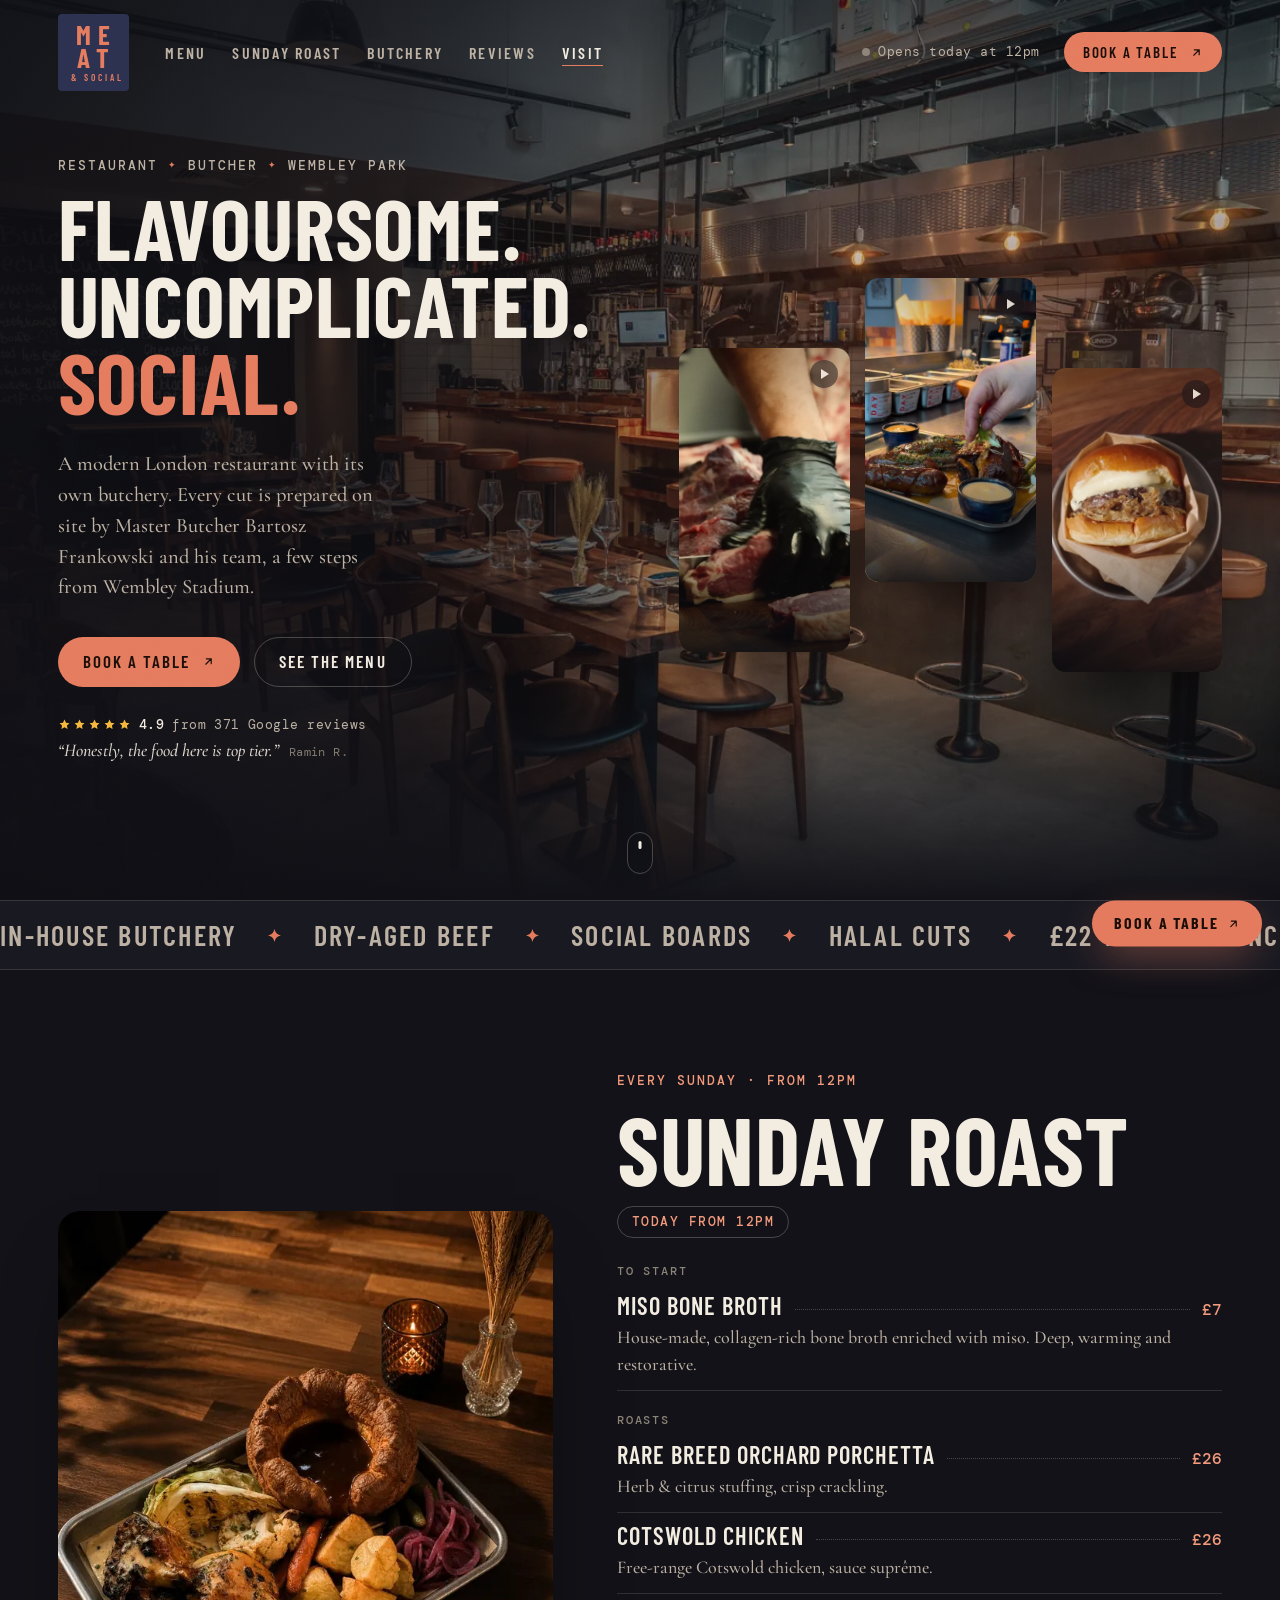
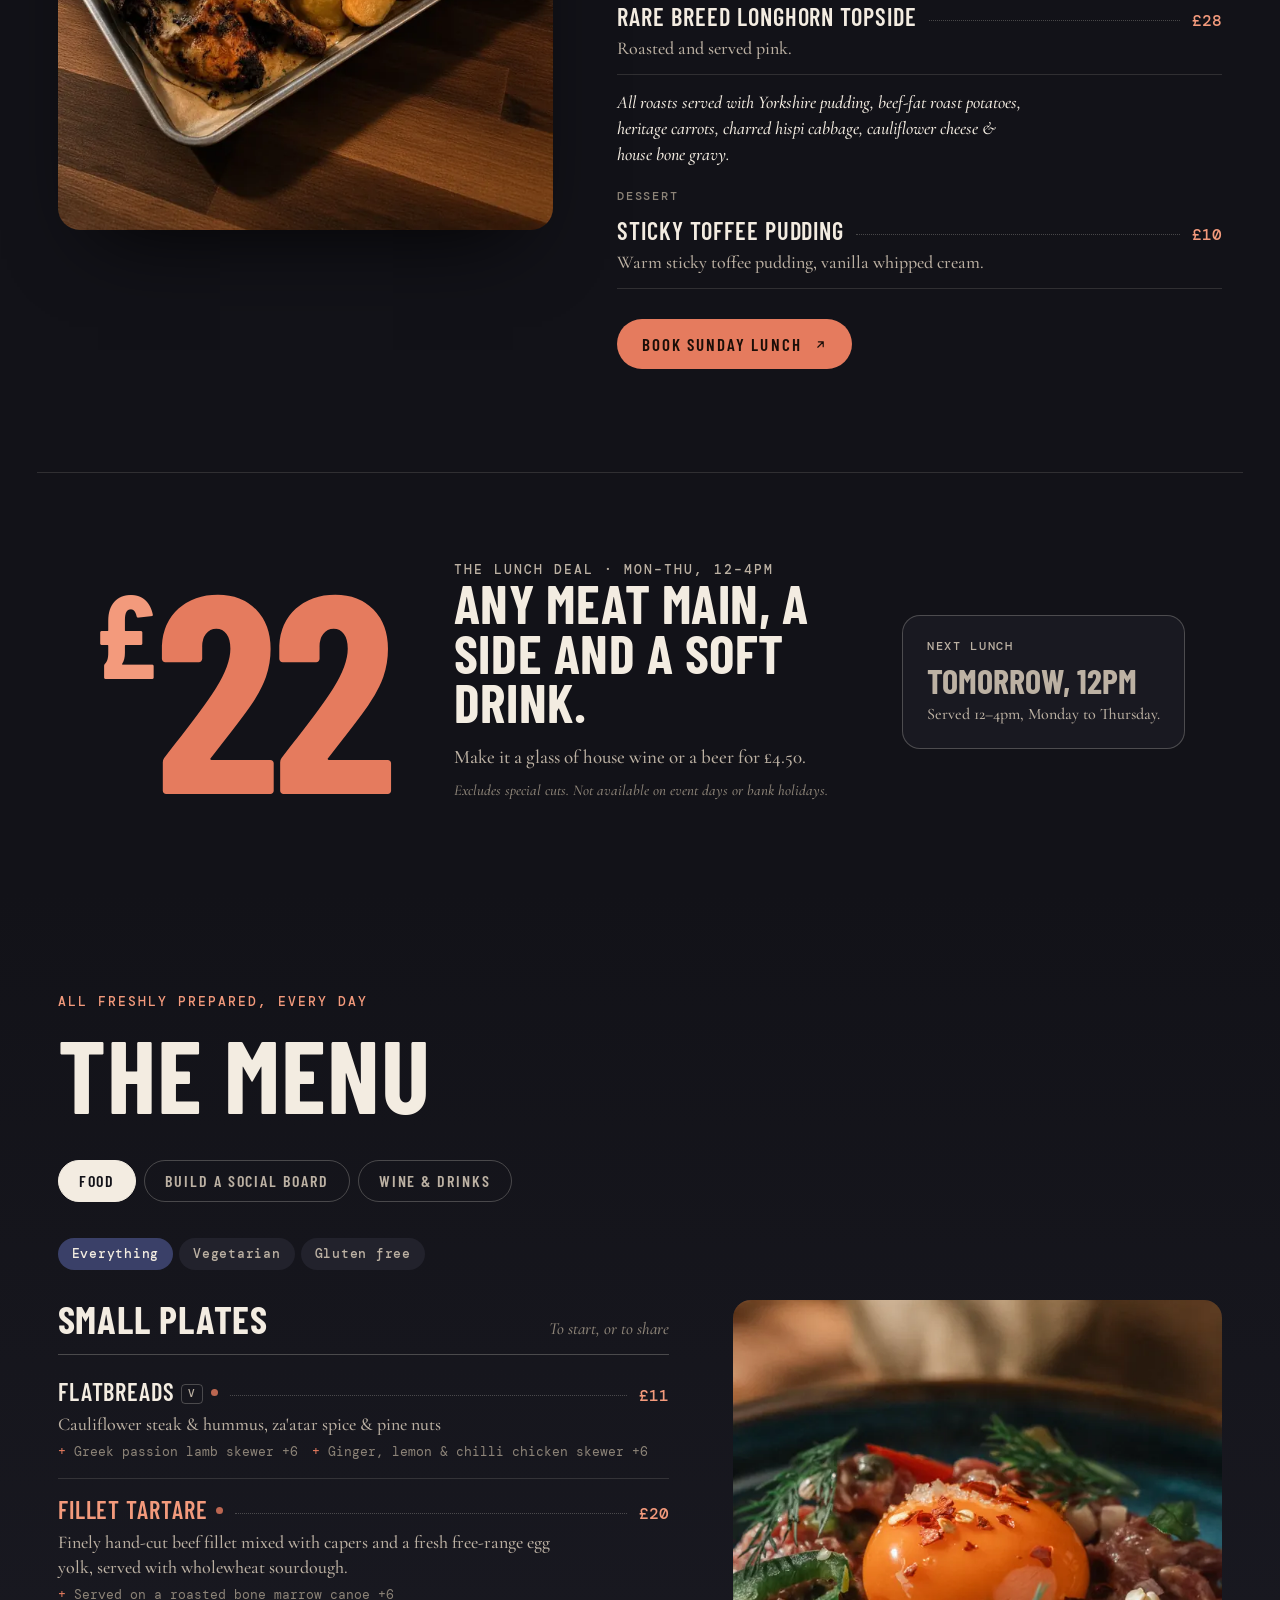
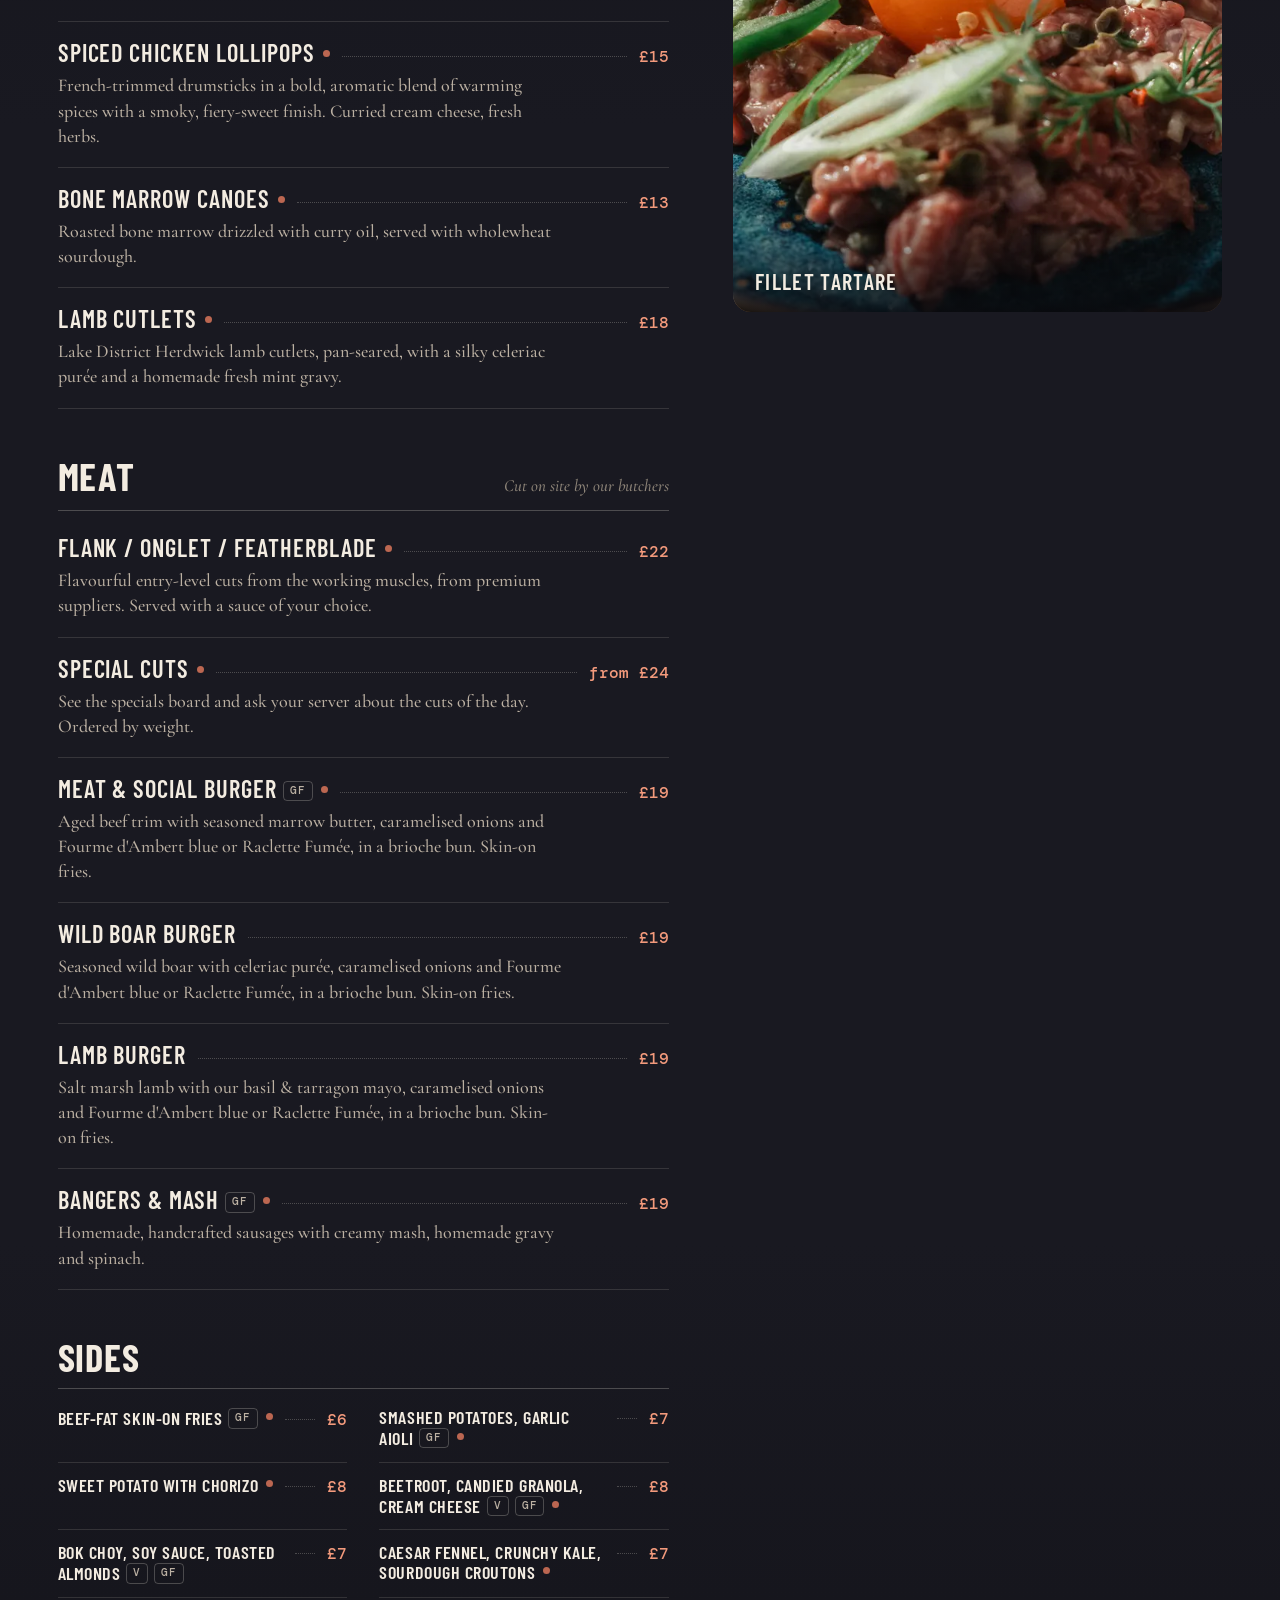
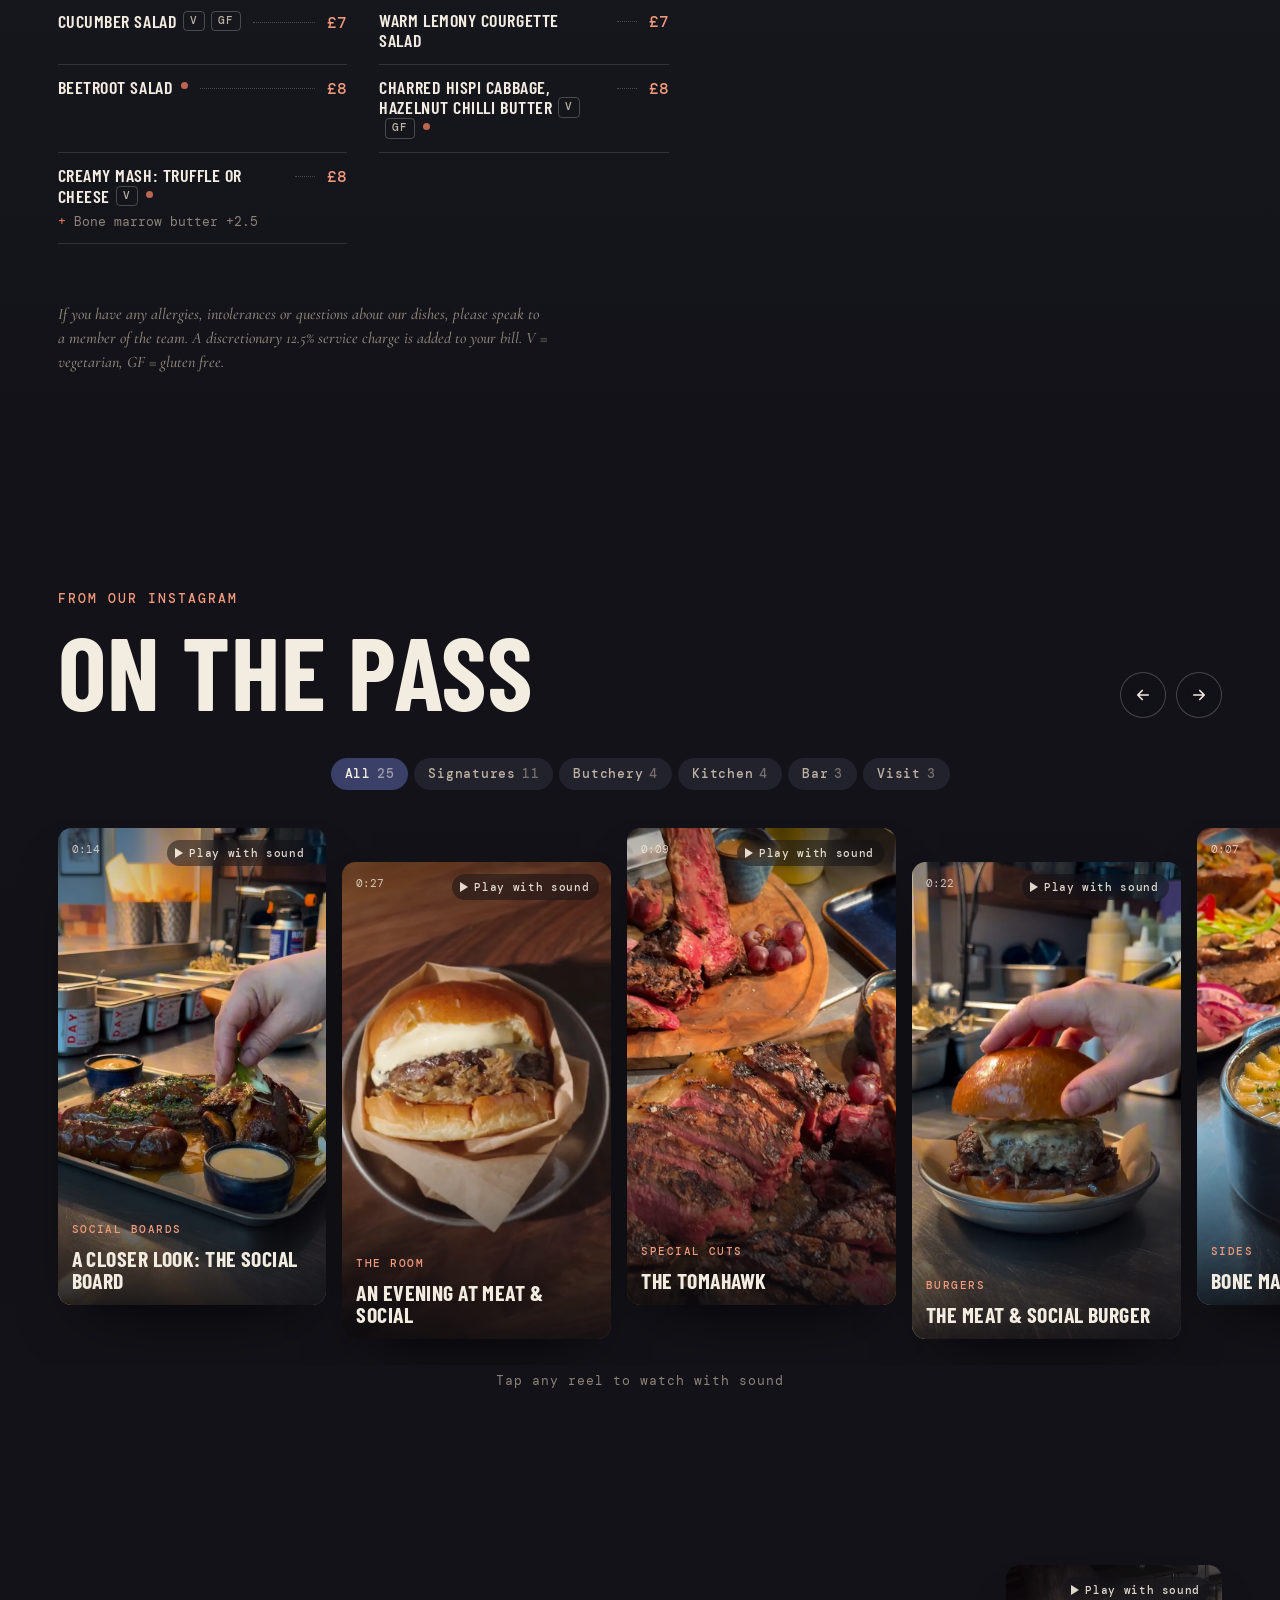
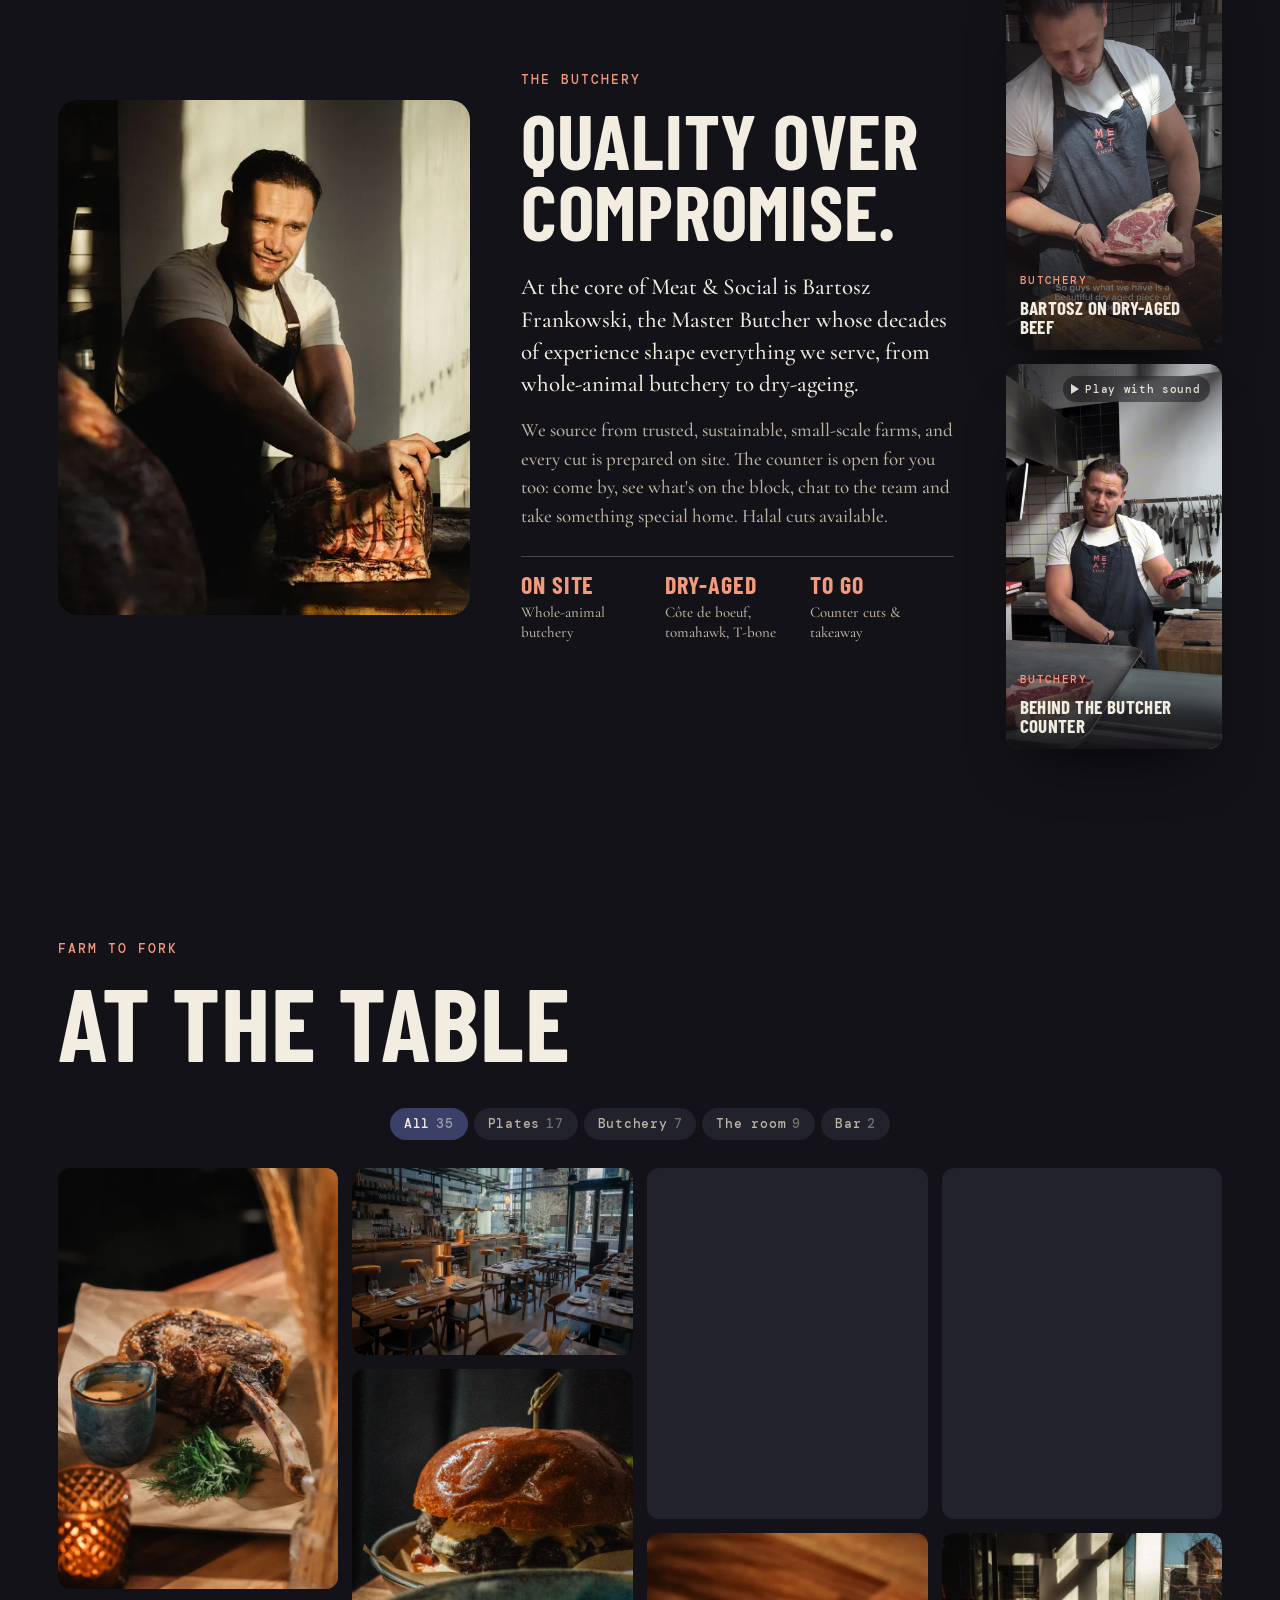
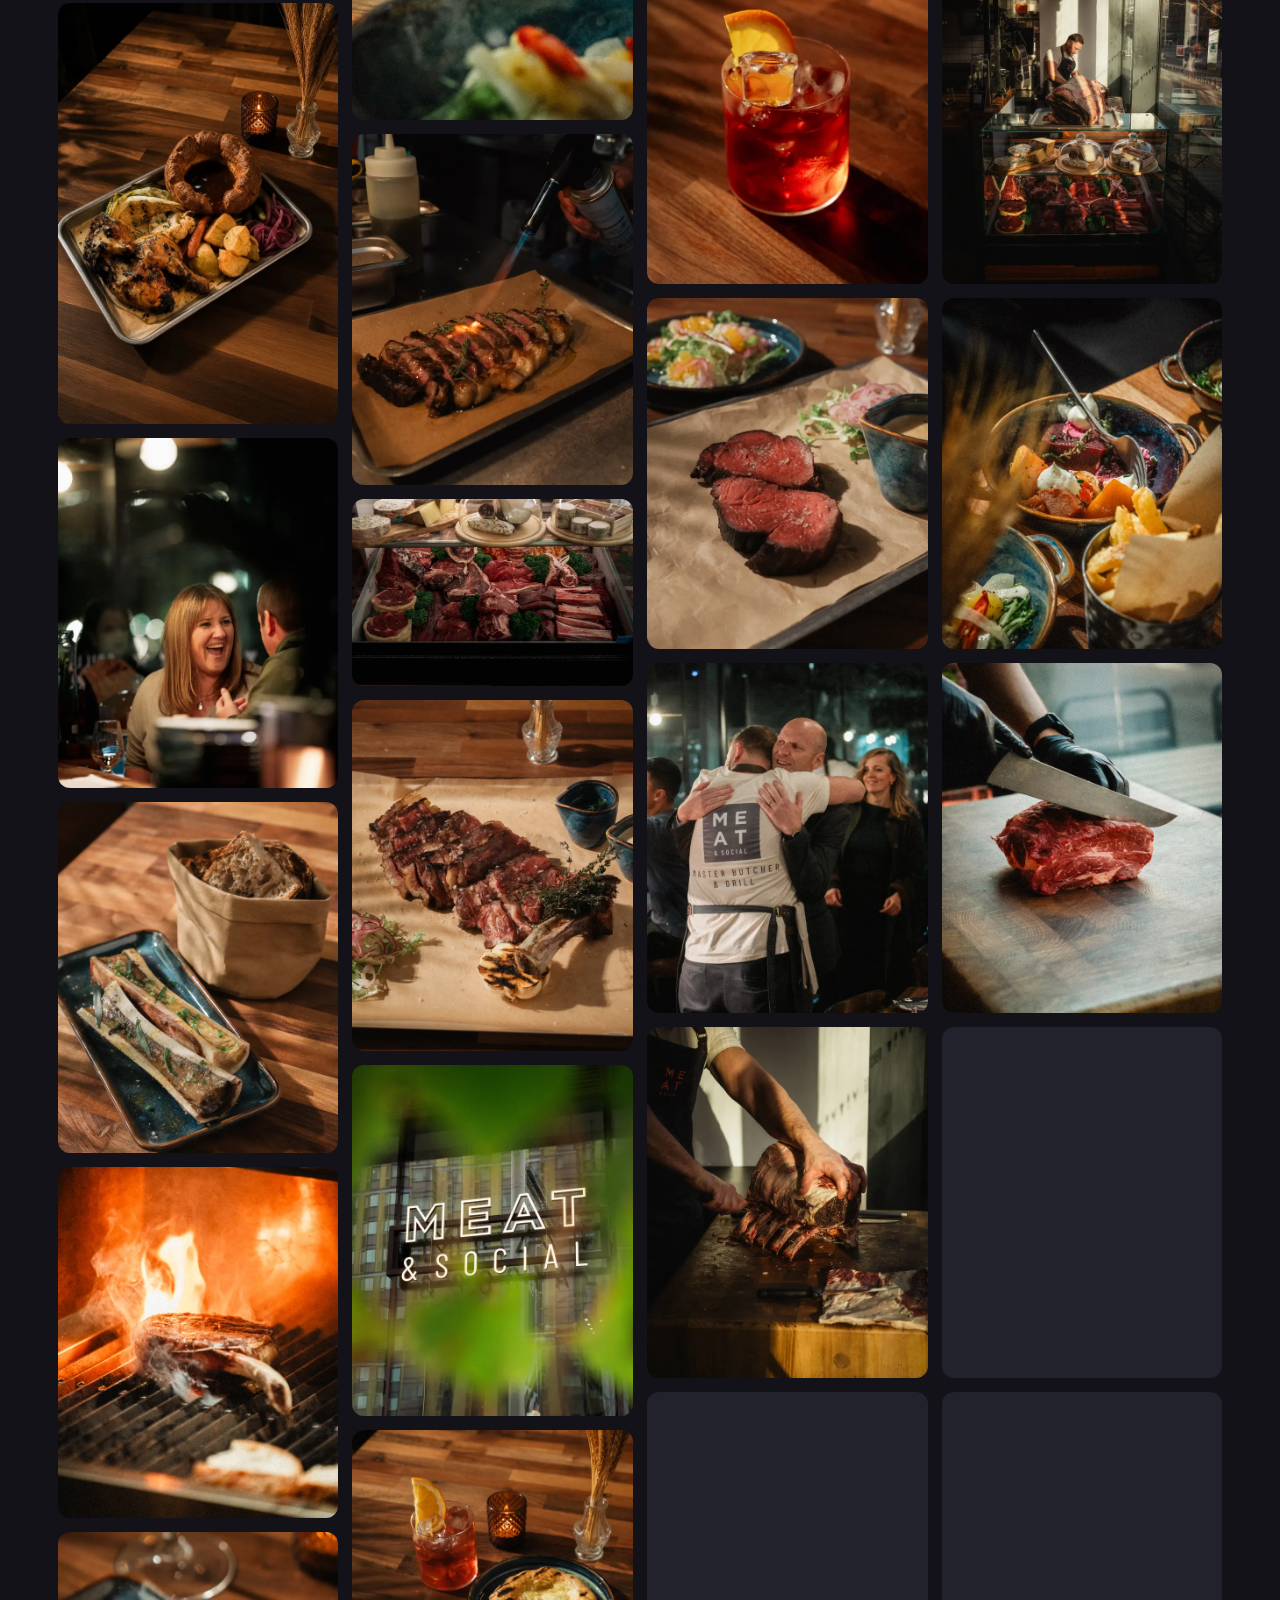
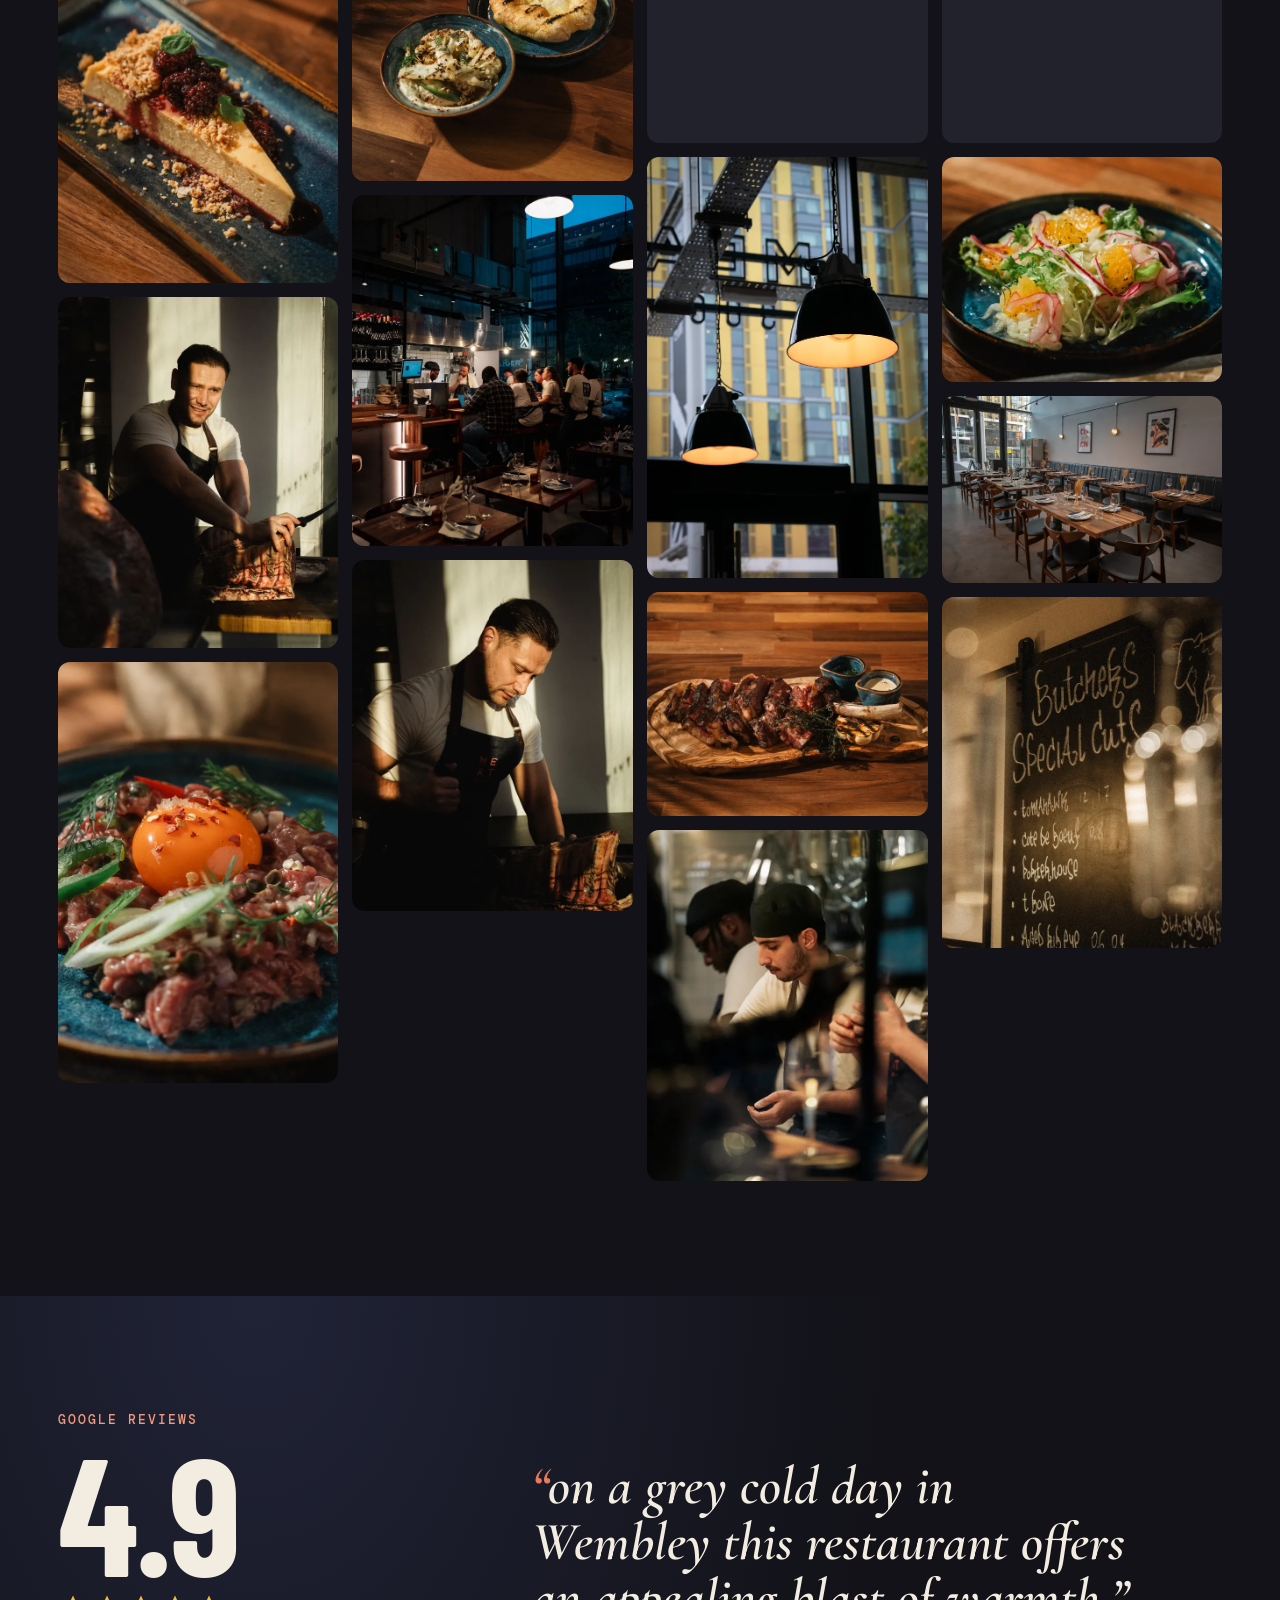
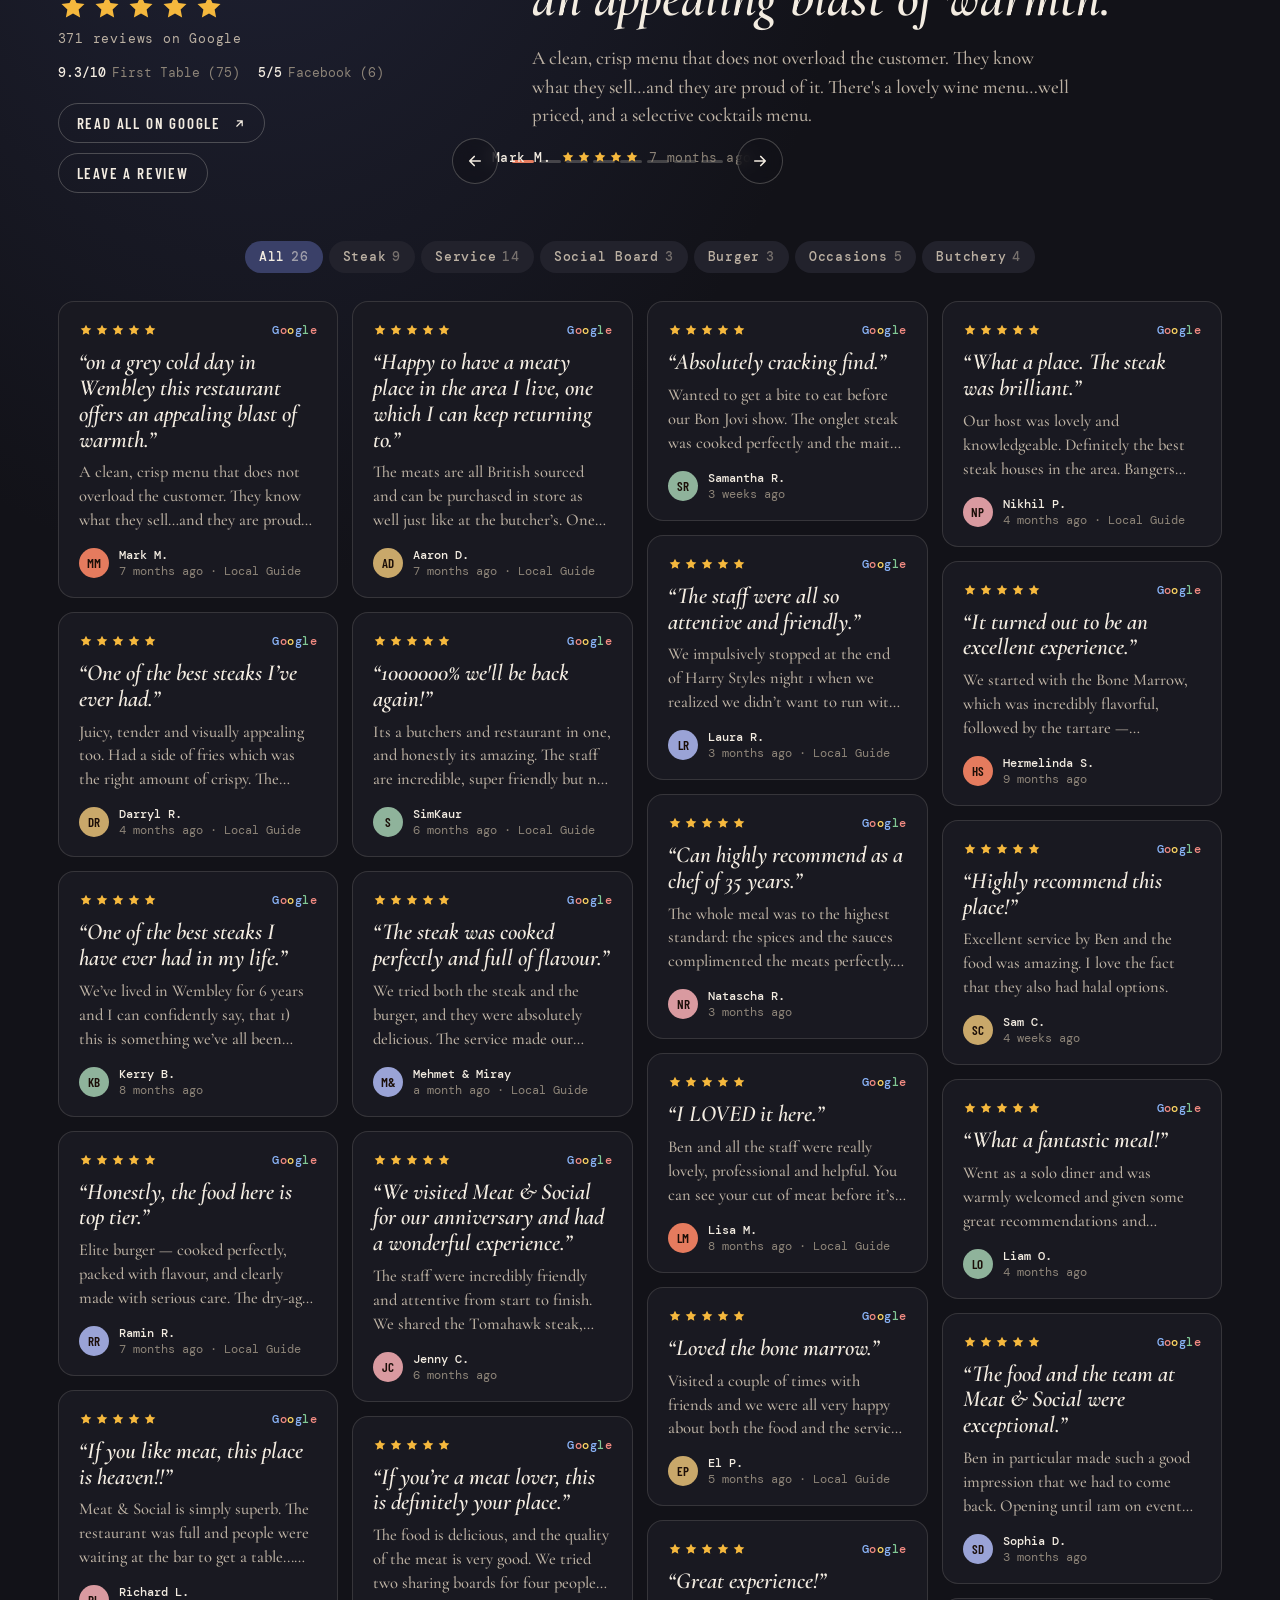
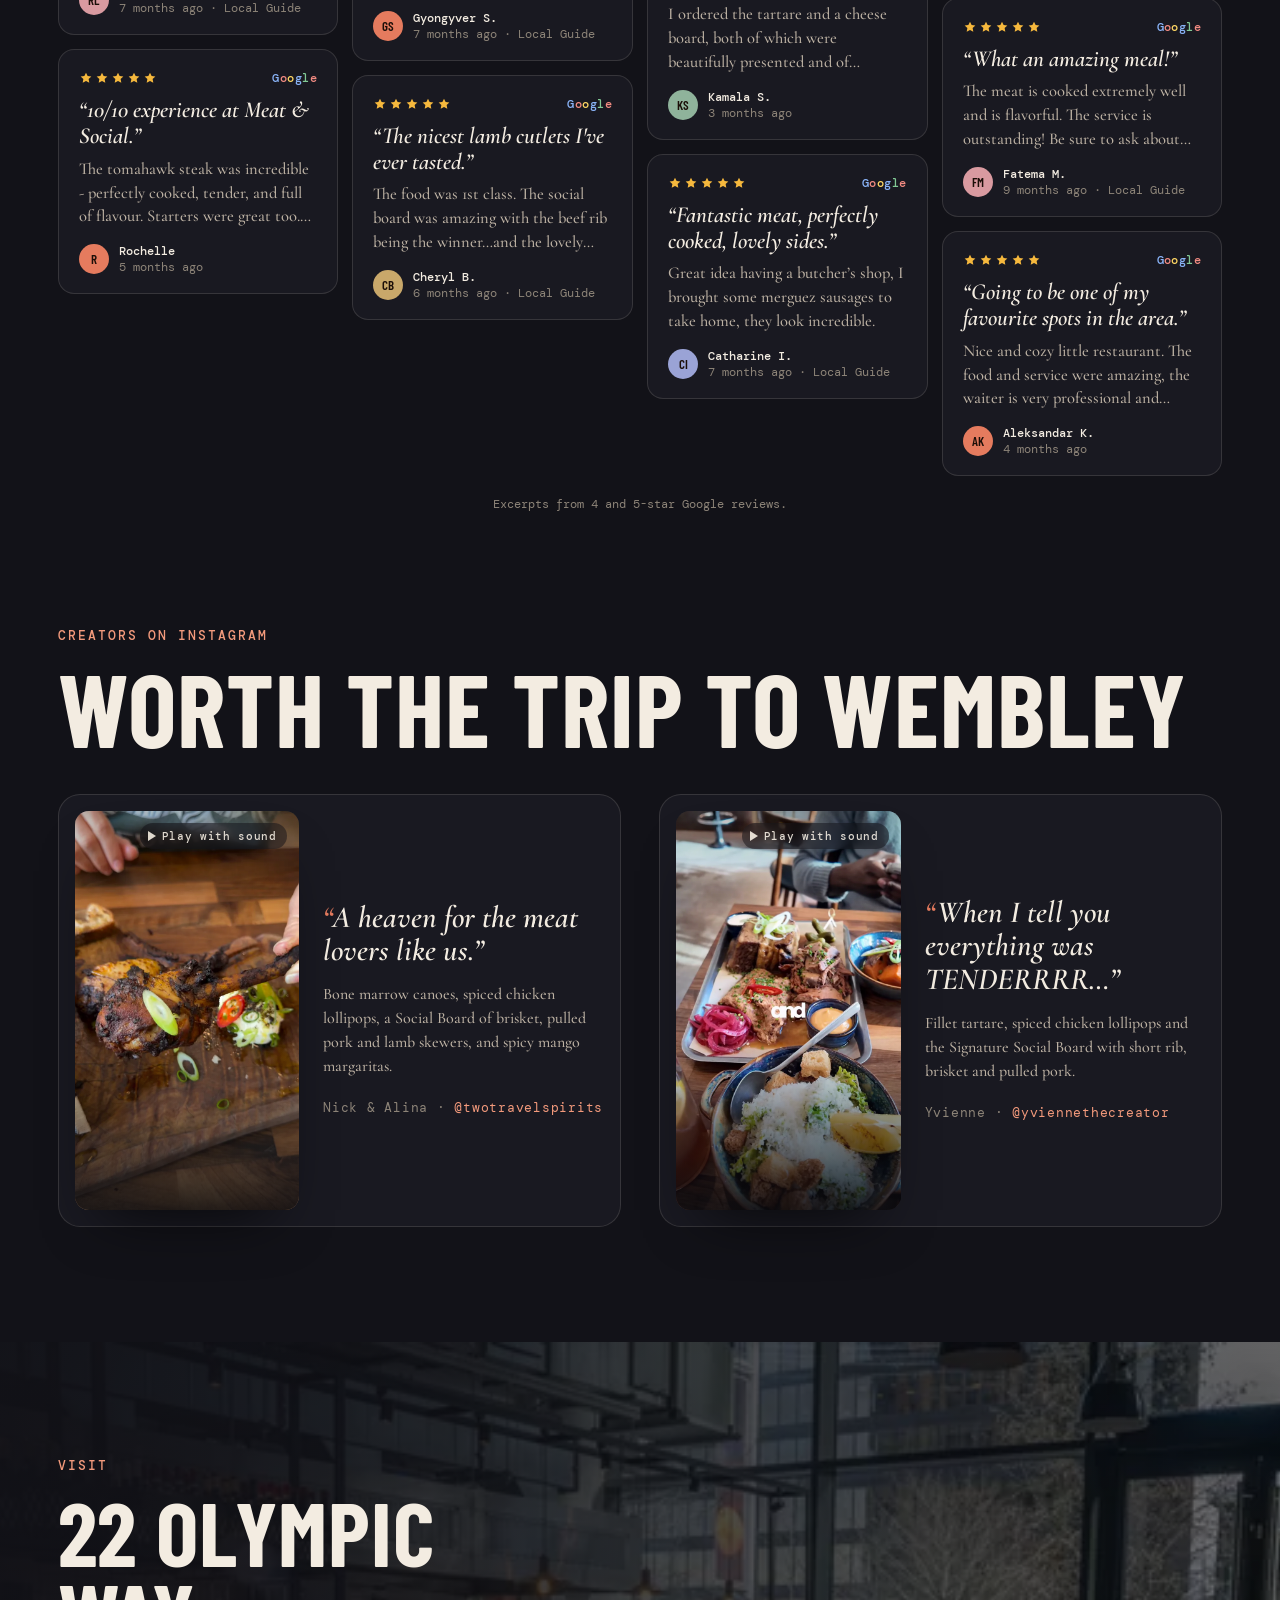
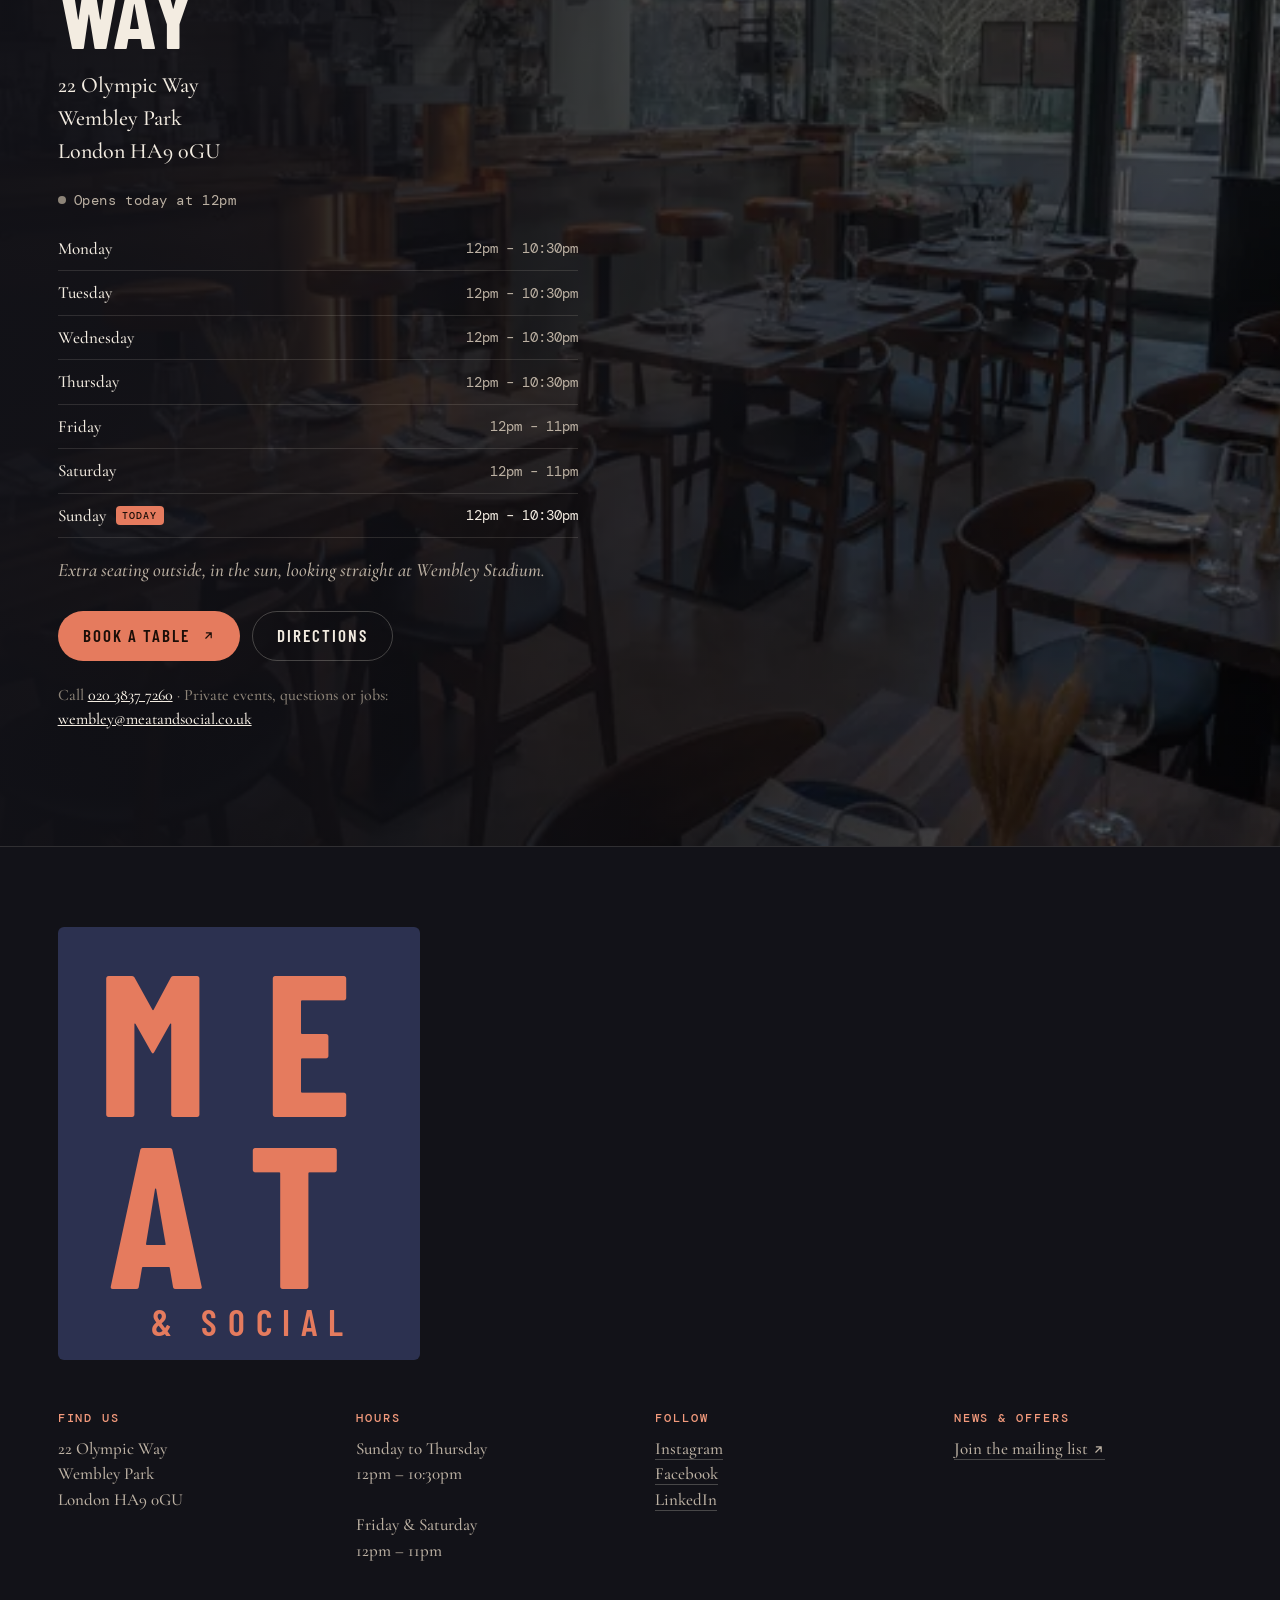
==== site/index.html @ 9e6794b2 "Meat & Social website Static site: menus, Sunday roast, Social Board builder, Instagram reels, photo" ====
<!doctype html>
<html lang="en-GB">
<head>
<meta charset="utf-8">
<meta name="viewport" content="width=device-width, initial-scale=1, viewport-fit=cover">
<title>Meat & Social · Restaurant & Butcher, Wembley Park</title>
<meta name="description" content="Meat & Social is a restaurant and in-house butcher on Olympic Way, Wembley Park. Dry-aged steaks, Social Boards for sharing, a £22 weekday lunch and a curated wine list.">
<meta name="theme-color" content="#14141b">
<link rel="canonical" href="https://www.meatandsocial.co.uk/">
<meta property="og:type" content="website">
<meta property="og:title" content="Meat & Social · Wembley Park">
<meta property="og:description" content="Flavoursome. Uncomplicated. Social. Restaurant and in-house butcher on Olympic Way.">
<meta property="og:image" content="media/og.jpg">
<meta name="twitter:card" content="summary_large_image">
<script src="analytics.js"></script>
<link rel="icon" href="favicon.svg" type="image/svg+xml">
<link rel="preconnect" href="https://fonts.googleapis.com">
<link rel="preconnect" href="https://fonts.gstatic.com" crossorigin>
<link href="https://fonts.googleapis.com/css2?family=Barlow+Condensed:wght@500;600;700&family=Cormorant+Garamond:ital,wght@0,500;0,600;1,500;1,600&family=DM+Mono:wght@400;500&display=swap" rel="stylesheet">
<link rel="stylesheet" href="styles.css">
<script type="application/ld+json">
{"@context":"https://schema.org","@type":"Restaurant","name":"Meat & Social","url":"https://www.meatandsocial.co.uk/","servesCuisine":["Steakhouse","British","Grill"],"priceRange":"££","email":"wembley@meatandsocial.co.uk","address":{"@type":"PostalAddress","streetAddress":"22 Olympic Way","addressLocality":"Wembley Park, London","postalCode":"HA9 0GU","addressCountry":"GB"},"openingHoursSpecification":[{"@type":"OpeningHoursSpecification","dayOfWeek":["Sunday","Monday","Tuesday","Wednesday","Thursday"],"opens":"12:00","closes":"22:30"},{"@type":"OpeningHoursSpecification","dayOfWeek":["Friday","Saturday"],"opens":"12:00","closes":"23:00"}],"acceptsReservations":"https://tables.toasttab.com/restaurants/7b301172-54dc-42ad-a1e6-c377e0faee1c/findTime","sameAs":["https://www.instagram.com/meatandsocial/","https://www.facebook.com/p/Meat-Social-61577580806661/"]}
</script>
<script src="data.js" defer></script>
<script src="app.js" defer></script>
</head>
<body>
<noscript><iframe src="https://www.googletagmanager.com/ns.html?id=GTM-W8H2LJHR" height="0" width="0" style="display:none;visibility:hidden" title="Google Tag Manager"></iframe></noscript>
<a class="skip" href="#main">Skip to content</a>

<header class="nav" id="nav">
  <a class="nav__brand" href="#top" aria-label="Meat & Social, back to top">
    <span class="mark" aria-hidden="true"><span>ME</span><span>AT</span><small>&amp; SOCIAL</small></span>
  </a>
  <nav class="nav__links" aria-label="Sections">
    <a href="#menu">Menu</a>
    <a href="#sunday">Sunday roast</a>
    <a href="#butchery">Butchery</a>
    <a href="#reviews">Reviews</a>
    <a href="#visit">Visit</a>
  </nav>
  <span class="status" data-status hidden><i></i><span></span></span>
  <a class="btn btn--book btn--sm" data-book href="#" target="_blank" rel="noopener">Book a table <svg class="ic" viewBox="0 0 24 24" width="13" height="13" aria-hidden="true" fill="none" stroke="currentColor" stroke-width="2.2" stroke-linecap="round" stroke-linejoin="round"><path d="M7 17 17 7M8 7h9v9"/></svg></a>
</header>

<main id="main">

<!-- HERO -->
<section class="hero" id="top" aria-label="Meat & Social">
  <div class="hero__bg" aria-hidden="true" data-hero-img></div>
  <div class="hero__copy">
    <p class="eyebrow"><span>Restaurant</span><span>Butcher</span><span>Wembley Park</span></p>
    <h1 class="hero__title">
      <span class="line"><span>Flavour&shy;some.</span></span>
      <span class="line"><span>Uncomplicated.</span></span>
      <span class="line accent"><span>Social.</span></span>
    </h1>
    <p class="hero__lede">A modern London restaurant with its own butchery. Every cut is prepared on site by Master Butcher Bartosz Frankowski and his team, a few steps from Wembley Stadium.</p>
    <div class="hero__ctas">
      <a class="btn btn--book" data-book href="#" target="_blank" rel="noopener">Book a table <svg class="ic" viewBox="0 0 24 24" width="13" height="13" aria-hidden="true" fill="none" stroke="currentColor" stroke-width="2.2" stroke-linecap="round" stroke-linejoin="round"><path d="M7 17 17 7M8 7h9v9"/></svg></a>
      <a class="btn btn--ghost" href="#menu">See the menu</a>
    </div>
    <a class="proof" href="#reviews" data-proof>
      <span class="proof__score"><span class="stars stars--sm" data-stars="4.9" aria-hidden="true"></span><b data-hrating>4.9</b> from <span data-hcount>371</span> Google reviews</span>
      <span class="proof__q" data-hquote aria-live="polite"></span>
    </a>
  </div>
  <div class="hero__reels" data-hero-reels></div>
  <a class="hero__scroll" href="#lunch" aria-label="Scroll to lunch and Sunday roast"><span></span></a>
</section>

<!-- TICKER -->
<div class="ticker" aria-hidden="true"><div class="ticker__track" data-ticker>
  <span>In-house butchery</span><span>Dry-aged beef</span><span>Social Boards</span><span>Halal cuts</span><span>£22 weekday lunch</span><span>Curated wine list</span><span>Now doing takeaway</span><span>Outside seating facing Wembley Stadium</span>
</div></div>

<!-- LUNCH & SUNDAY (order follows the day: Sunday leads Fri–Sun, lunch leads Mon–Thu) -->
<section class="deals" id="lunch" aria-label="Weekday lunch and Sunday roast" data-deals>
  <article class="sunday" id="sunday" aria-labelledby="sunday-h">
    <div class="sunday__img" data-img="roast"></div>
    <div class="sunday__body">
      <p class="kicker">Every Sunday · from 12pm</p>
      <h2 id="sunday-h" class="display">Sunday roast</h2>
      <p class="sunday__live" data-sunday-live aria-live="polite"></p>
      <div class="sunday__menu" data-sunday></div>
      <a class="btn btn--book" data-book href="#" target="_blank" rel="noopener">Book Sunday lunch <svg class="ic" viewBox="0 0 24 24" width="13" height="13" aria-hidden="true" fill="none" stroke="currentColor" stroke-width="2.2" stroke-linecap="round" stroke-linejoin="round"><path d="M7 17 17 7M8 7h9v9"/></svg></a>
    </div>
  </article>
  <article class="lunch" aria-labelledby="lunch-h">
    <div class="lunch__price" aria-hidden="true"><span class="cur">£</span><span>22</span></div>
    <div class="lunch__copy">
      <p class="kicker">The lunch deal · Mon–Thu, 12–4pm</p>
      <h2 id="lunch-h">Any meat main, a side and a soft drink.</h2>
      <p>Make it a glass of house wine or a beer for £4.50. <span class="small">Excludes special cuts. Not available on event days or bank holidays.</span></p>
    </div>
    <div class="lunch__live" data-lunch-live aria-live="polite"></div>
  </article>
</section>

<!-- MENU -->
<section class="menu" id="menu" aria-labelledby="menu-h">
  <header class="sec-head">
    <p class="kicker">All freshly prepared, every day</p>
    <h2 id="menu-h" class="display">The menu</h2>
  </header>
  <div class="tabs" role="tablist" aria-label="Menus" data-tabs>
    <button role="tab" id="tab-food" aria-controls="panel-food" aria-selected="true">Food</button>
    <button role="tab" id="tab-board" aria-controls="panel-board" aria-selected="false" tabindex="-1">Build a Social Board</button>
    <button role="tab" id="tab-drinks" aria-controls="panel-drinks" aria-selected="false" tabindex="-1">Wine &amp; drinks</button>
  </div>

  <div class="panel" role="tabpanel" id="panel-food" aria-labelledby="tab-food" tabindex="0">
    <div class="filters" role="group" aria-label="Dietary filter" data-diet>
      <button aria-pressed="true" data-diet-v="all">Everything</button>
      <button aria-pressed="false" data-diet-v="V">Vegetarian</button>
      <button aria-pressed="false" data-diet-v="GF">Gluten free</button>
    </div>
    <div class="food">
      <div class="food__list" data-food></div>
      <figure class="food__photo" data-food-photo aria-hidden="true">
        <div class="food__frames"></div>
        <figcaption><span data-food-cap>Hover a dish</span></figcaption>
      </figure>
    </div>
    <p class="foot" data-foot></p>
  </div>

  <div class="panel" role="tabpanel" id="panel-board" aria-labelledby="tab-board" tabindex="0" hidden>
    <div class="board" data-board></div>
  </div>

  <div class="panel" role="tabpanel" id="panel-drinks" aria-labelledby="tab-drinks" tabindex="0" hidden>
    <div class="drinks" data-drinks></div>
  </div>
</section>

<!-- REELS -->
<section class="reels" id="reels" aria-labelledby="reels-h">
  <header class="sec-head sec-head--row">
    <div>
      <p class="kicker">From our Instagram</p>
      <h2 id="reels-h" class="display">On the pass</h2>
    </div>
    <div class="reels__nav">
      <button class="round" data-strip-prev aria-label="Scroll reels left"><svg class="ic" viewBox="0 0 24 24" width="18" height="18" aria-hidden="true" fill="none" stroke="currentColor" stroke-width="2.2" stroke-linecap="round" stroke-linejoin="round"><path d="M19 12H5M11 6l-6 6 6 6"/></svg></button>
      <button class="round" data-strip-next aria-label="Scroll reels right"><svg class="ic" viewBox="0 0 24 24" width="18" height="18" aria-hidden="true" fill="none" stroke="currentColor" stroke-width="2.2" stroke-linecap="round" stroke-linejoin="round"><path d="M5 12h14M13 6l6 6-6 6"/></svg></button>
    </div>
  </header>
  <div class="filters filters--center" role="group" aria-label="Filter reels" data-reel-cats></div>
  <div class="strip" data-strip role="list"></div>
  <p class="reels__hint">Tap any reel to watch with sound</p>
</section>

<!-- BUTCHERY -->
<section class="butchery" id="butchery" aria-labelledby="butch-h">
  <div class="butchery__img" data-img="bartosz"></div>
  <div class="butchery__copy">
    <p class="kicker">The butchery</p>
    <h2 id="butch-h" class="display">Quality over<br>compromise.</h2>
    <p class="lead">At the core of Meat &amp; Social is Bartosz Frankowski, the Master Butcher whose decades of experience shape everything we serve, from whole-animal butchery to dry-ageing.</p>
    <p>We source from trusted, sustainable, small-scale farms, and every cut is prepared on site. The counter is open for you too: come by, see what's on the block, chat to the team and take something special home. Halal cuts available.</p>
    <ul class="facts">
      <li><strong>On site</strong><span>Whole-animal butchery</span></li>
      <li><strong>Dry-aged</strong><span>Côte de boeuf, tomahawk, T-bone</span></li>
      <li><strong>To go</strong><span>Counter cuts &amp; takeaway</span></li>
    </ul>
  </div>
  <div class="butchery__reels" data-butch-reels></div>
</section>

<!-- GALLERY -->
<section class="table" id="table" aria-labelledby="table-h">
  <header class="sec-head">
    <p class="kicker">Farm to fork</p>
    <h2 id="table-h" class="display">At the table</h2>
  </header>
  <div class="filters filters--center" role="group" aria-label="Filter photos" data-gal-cats></div>
  <div class="masonry" data-gallery></div>
</section>

<!-- REVIEWS -->
<section class="reviews" id="reviews" aria-labelledby="reviews-h">
  <div class="reviews__head">
    <div class="score" data-score>
      <p class="kicker">Google reviews</p>
      <p class="score__num"><span data-rating>4.9</span></p>
      <p class="score__stars" aria-hidden="true"><span class="stars stars--lg" data-stars="4.9"></span></p>
      <p class="score__count"><span data-rcount>371</span> reviews on Google</p>
      <ul class="score__else" data-elsewhere></ul>
      <div class="score__ctas">
        <a class="btn btn--ghost btn--sm" data-g-all href="#" target="_blank" rel="noopener">Read all on Google <svg class="ic" viewBox="0 0 24 24" width="13" height="13" aria-hidden="true" fill="none" stroke="currentColor" stroke-width="2.2" stroke-linecap="round" stroke-linejoin="round"><path d="M7 17 17 7M8 7h9v9"/></svg></a>
        <a class="btn btn--ghost btn--sm" data-g-write href="#" target="_blank" rel="noopener">Leave a review</a>
      </div>
    </div>
    <div class="feature" data-feature aria-live="polite">
      <h2 id="reviews-h" class="sr">What guests say</h2>
      <div class="feature__stage" data-feature-stage></div>
      <div class="feature__nav">
        <button class="round" data-fprev aria-label="Previous review"><svg class="ic" viewBox="0 0 24 24" width="18" height="18" aria-hidden="true" fill="none" stroke="currentColor" stroke-width="2.2" stroke-linecap="round" stroke-linejoin="round"><path d="M19 12H5M11 6l-6 6 6 6"/></svg></button>
        <div class="feature__dots" data-fdots></div>
        <button class="round" data-fnext aria-label="Next review"><svg class="ic" viewBox="0 0 24 24" width="18" height="18" aria-hidden="true" fill="none" stroke="currentColor" stroke-width="2.2" stroke-linecap="round" stroke-linejoin="round"><path d="M5 12h14M13 6l6 6-6 6"/></svg></button>
      </div>
    </div>
  </div>
  <div class="filters filters--center" role="group" aria-label="Filter reviews by topic" data-topics></div>
  <div class="wall" data-wall></div>
  <p class="reviews__note" data-rnote>Excerpts from 4 and 5-star Google reviews.</p>
</section>

<!-- GUESTS -->
<section class="guests" aria-labelledby="guests-h">
  <header class="sec-head">
    <p class="kicker">Creators on Instagram</p>
    <h2 id="guests-h" class="display">Worth the trip to Wembley</h2>
  </header>
  <div class="guests__grid" data-press></div>
</section>

<!-- VISIT -->
<section class="visit" id="visit" aria-labelledby="visit-h">
  <div class="visit__img" data-img="room"></div>
  <div class="visit__card">
    <p class="kicker">Visit</p>
    <h2 id="visit-h" class="display">22 Olympic Way</h2>
    <p class="addr" data-addr></p>
    <p class="status status--lg" data-status hidden><i></i><span></span></p>
    <table class="hours" data-hours><caption class="sr">Opening hours</caption></table>
    <p class="visit__note">Extra seating outside, in the sun, looking straight at Wembley Stadium.</p>
    <div class="visit__ctas">
      <a class="btn btn--book" data-book href="#" target="_blank" rel="noopener">Book a table <svg class="ic" viewBox="0 0 24 24" width="13" height="13" aria-hidden="true" fill="none" stroke="currentColor" stroke-width="2.2" stroke-linecap="round" stroke-linejoin="round"><path d="M7 17 17 7M8 7h9v9"/></svg></a>
      <a class="btn btn--ghost" data-maps href="#" target="_blank" rel="noopener">Directions</a>
    </div>
    <p class="visit__mail">Call <a data-tel href="#"></a> · Private events, questions or jobs: <a data-email href="#"></a></p>
  </div>
</section>

</main>

<footer class="foot-main">
  <div class="foot-main__mark" aria-hidden="true"><span class="mark mark--xl"><span>ME</span><span>AT</span><small>&amp; SOCIAL</small></span></div>
  <div class="foot-main__cols">
    <div><h3>Find us</h3><p data-addr></p></div>
    <div><h3>Hours</h3><p data-hours-short></p></div>
    <div><h3>Follow</h3><p><a data-ig href="#" target="_blank" rel="noopener">Instagram</a><br><a data-fb href="#" target="_blank" rel="noopener">Facebook</a><br><a data-li href="#" target="_blank" rel="noopener">LinkedIn</a></p></div>
    <div><h3>News &amp; offers</h3><p><a data-mailing href="#" target="_blank" rel="noopener">Join the mailing list <svg class="ic" viewBox="0 0 24 24" width="13" height="13" aria-hidden="true" fill="none" stroke="currentColor" stroke-width="2.2" stroke-linecap="round" stroke-linejoin="round"><path d="M7 17 17 7M8 7h9v9"/></svg></a></p></div>
  </div>
  <p class="foot-main__small">© Meat &amp; Social · Wembley Park, London · <a href="https://www.meatandsocial.co.uk/privacypolicy" target="_blank" rel="noopener">Privacy policy</a> · <button type="button" class="linkish" data-cookie-settings>Cookie settings</button></p>
</footer>

<a class="pill" data-book data-pill href="#" target="_blank" rel="noopener" aria-hidden="true" tabindex="-1">Book a table <svg class="ic" viewBox="0 0 24 24" width="13" height="13" aria-hidden="true" fill="none" stroke="currentColor" stroke-width="2.2" stroke-linecap="round" stroke-linejoin="round"><path d="M7 17 17 7M8 7h9v9"/></svg></a>

<!-- Reel player -->
<div class="player" data-player role="dialog" aria-modal="true" aria-label="Reel player" hidden>
  <div class="player__bars" data-bars></div>
  <div class="player__stage">
    <video data-pv playsinline preload="auto"></video>
    <button class="player__tap player__tap--prev" data-pprev aria-label="Previous reel"></button>
    <button class="player__tap player__tap--next" data-pnext aria-label="Next reel"></button>
    <div class="player__meta">
      <p class="player__tag" data-ptag></p>
      <h3 data-ptitle></h3>
      <p data-pblurb></p>
      <a data-plink target="_blank" rel="noopener">View on Instagram <svg class="ic" viewBox="0 0 24 24" width="13" height="13" aria-hidden="true" fill="none" stroke="currentColor" stroke-width="2.2" stroke-linecap="round" stroke-linejoin="round"><path d="M7 17 17 7M8 7h9v9"/></svg></a>
    </div>
  </div>
  <div class="player__ctrls">
    <button class="round" data-pmute aria-label="Mute"><svg class="ic" viewBox="0 0 24 24" width="19" height="19" aria-hidden="true" fill="none" stroke="currentColor" stroke-width="2.2" stroke-linecap="round" stroke-linejoin="round"><path d="M11 5 6 9H3v6h3l5 4V5z"/><path d="M15.5 8.5a5 5 0 0 1 0 7M18.5 5.5a9 9 0 0 1 0 13"/></svg></button>
    <button class="round" data-pclose aria-label="Close player"><svg class="ic" viewBox="0 0 24 24" width="18" height="18" aria-hidden="true" fill="none" stroke="currentColor" stroke-width="2.2" stroke-linecap="round" stroke-linejoin="round"><path d="M6 6l12 12M18 6 6 18"/></svg></button>
  </div>
  <div class="player__side">
    <button class="round" data-pprev2 aria-label="Previous reel"><svg class="ic" viewBox="0 0 24 24" width="18" height="18" aria-hidden="true" fill="none" stroke="currentColor" stroke-width="2.2" stroke-linecap="round" stroke-linejoin="round"><path d="M19 12H5M11 6l-6 6 6 6"/></svg></button>
    <button class="round" data-pnext2 aria-label="Next reel"><svg class="ic" viewBox="0 0 24 24" width="18" height="18" aria-hidden="true" fill="none" stroke="currentColor" stroke-width="2.2" stroke-linecap="round" stroke-linejoin="round"><path d="M5 12h14M13 6l6 6-6 6"/></svg></button>
  </div>
</div>

<!-- Lightbox -->
<div class="lightbox" data-lb role="dialog" aria-modal="true" aria-label="Photo" hidden>
  <figure><img data-lbimg alt=""><figcaption data-lbcap></figcaption></figure>
  <button class="round lightbox__close" data-lbclose aria-label="Close"><svg class="ic" viewBox="0 0 24 24" width="18" height="18" aria-hidden="true" fill="none" stroke="currentColor" stroke-width="2.2" stroke-linecap="round" stroke-linejoin="round"><path d="M6 6l12 12M18 6 6 18"/></svg></button>
  <button class="round lightbox__prev" data-lbprev aria-label="Previous photo"><svg class="ic" viewBox="0 0 24 24" width="18" height="18" aria-hidden="true" fill="none" stroke="currentColor" stroke-width="2.2" stroke-linecap="round" stroke-linejoin="round"><path d="M19 12H5M11 6l-6 6 6 6"/></svg></button>
  <button class="round lightbox__next" data-lbnext aria-label="Next photo"><svg class="ic" viewBox="0 0 24 24" width="18" height="18" aria-hidden="true" fill="none" stroke="currentColor" stroke-width="2.2" stroke-linecap="round" stroke-linejoin="round"><path d="M5 12h14M13 6l6 6-6 6"/></svg></button>
</div>
</body>
</html>
---- site/styles.css ----
/* Meat & Social — dark, warm, editorial. Brand navy + terracotta; the food is the colour. */
:root {
  --bg: #121218;
  --bg-2: #191921;
  --bg-3: #22222c;
  --navy: #2c3150;
  --navy-2: #3a4068;
  --bone: #f3ece1;
  --dim: #bcb1a3;
  --faint: #8d8478;
  --terra: #e57b5e;
  --terra-2: #f39a7c;
  --walnut: #6d4125;
  --line: rgba(243, 236, 225, .13);
  --line-2: rgba(243, 236, 225, .24);
  --display: "Barlow Condensed", "Arial Narrow", sans-serif;
  --serif: "Cormorant Garamond", Georgia, serif;
  --mono: "DM Mono", ui-monospace, Menlo, monospace;
  --pad: clamp(16px, 4.5vw, 64px);
  --max: 1360px;
  --ease: cubic-bezier(.2, .7, .1, 1);
  color-scheme: dark;
}
* { box-sizing: border-box; }
html { scroll-behavior: smooth; scroll-padding-top: 76px; -webkit-text-size-adjust: 100%; }
body {
  margin: 0; background: var(--bg); color: var(--bone);
  font: 500 19px/1.5 var(--serif); overflow-x: hidden;
  -webkit-font-smoothing: antialiased;
}
body::after { /* film grain */
  content: ""; position: fixed; inset: 0; pointer-events: none; z-index: 90; opacity: .07; mix-blend-mode: overlay;
  background-image: url("data:image/svg+xml,%3Csvg xmlns='http://www.w3.org/2000/svg' width='180' height='180'%3E%3Cfilter id='n'%3E%3CfeTurbulence type='fractalNoise' baseFrequency='.85' numOctaves='3' stitchTiles='stitch'/%3E%3C/filter%3E%3Crect width='100%25' height='100%25' filter='url(%23n)'/%3E%3C/svg%3E");
}
img, video { display: block; max-width: 100%; }
a { color: inherit; }
button { font: inherit; color: inherit; cursor: pointer; }
:focus-visible { outline: 2px solid var(--terra-2); outline-offset: 3px; border-radius: 4px; }
.sr { position: absolute; width: 1px; height: 1px; overflow: hidden; clip: rect(0 0 0 0); white-space: nowrap; }
.skip { position: fixed; left: 12px; top: -60px; z-index: 200; background: var(--terra); color: #1a0f0a; padding: 10px 14px; border-radius: 8px; font: 500 14px var(--mono); }
.skip:focus { top: 12px; }

/* ---------- type ---------- */
.display, h1, h2 { font-family: var(--display); font-weight: 700; text-transform: uppercase; letter-spacing: .01em; line-height: .92; margin: 0; }
.display { font-size: clamp(48px, 8vw, 118px); }
.kicker, .eyebrow { font: 500 12.5px/1.3 var(--mono); letter-spacing: .16em; text-transform: uppercase; color: var(--terra-2); margin: 0 0 16px; }
.eyebrow { display: flex; gap: 10px; flex-wrap: wrap; color: var(--dim); }
.eyebrow span + span::before { content: "\2726\FE0E"; color: var(--terra); margin-right: 10px; font-size: 9px; vertical-align: 2px; }
.sec-head { padding: 0 var(--pad); max-width: var(--max); margin: 0 auto 40px; }
.sec-head--row { display: flex; align-items: end; justify-content: space-between; gap: 24px; }

/* ---------- logo mark ---------- */
.mark { display: inline-grid; grid-template-columns: 1fr; place-items: center; background: var(--navy); color: var(--terra);
  font: 700 17px/0.86 var(--display); letter-spacing: .28em; padding: 7px 4px 6px 9px; border-radius: 3px; }
.mark small { font: 600 6.5px/1 var(--display); letter-spacing: .3em; margin-top: 3px; }
.mark--xl { font-size: clamp(90px, 16vw, 200px); padding: .12em .06em .1em .2em; border-radius: 6px; }
.mark--xl small { font-size: .18em; margin-top: .25em; }

/* ---------- buttons ---------- */
.btn { display: inline-flex; align-items: center; gap: 10px; min-height: 50px; padding: 0 24px; border-radius: 999px;
  font: 600 17px/1 var(--display); letter-spacing: .12em; text-transform: uppercase; text-decoration: none;
  transition: transform .25s var(--ease), background .25s, color .25s, border-color .25s; border: 1px solid transparent; }
.btn--book { background: var(--terra); color: #1b0e08; }
.btn--book:hover { background: var(--terra-2); transform: translateY(-2px); }
.btn--ghost { border-color: var(--line-2); color: var(--bone); }
.btn--ghost:hover { border-color: var(--bone); transform: translateY(-2px); }
.btn--sm { min-height: 40px; padding: 0 18px; font-size: 15px; }
.round { width: 46px; height: 46px; border-radius: 50%; border: 1px solid var(--line-2); background: rgba(18,18,24,.55);
  backdrop-filter: blur(8px); -webkit-backdrop-filter: blur(8px); display: grid; place-items: center; font: 500 17px var(--mono); transition: background .2s, border-color .2s; }
.round:hover { background: var(--bone); color: var(--bg); border-color: var(--bone); }

/* ---------- nav ---------- */
.nav { position: fixed; inset: 0 0 auto; z-index: 50; display: flex; align-items: center; gap: 24px; padding: 12px var(--pad);
  transition: background .35s, border-color .35s, transform .35s var(--ease); border-bottom: 1px solid transparent; }
.nav.is-solid { background: rgba(18,18,24,.82); backdrop-filter: blur(14px) saturate(1.2); -webkit-backdrop-filter: blur(14px) saturate(1.2); border-color: var(--line); }
.nav.is-hidden { transform: translateY(-100%); }
.nav__brand { text-decoration: none; }
.nav__links { display: flex; gap: 26px; margin-left: 12px; }
.nav__links a { font: 600 16px var(--display); letter-spacing: .14em; text-transform: uppercase; text-decoration: none; color: var(--dim); position: relative; }
.nav__links a::after { content: ""; position: absolute; left: 0; right: 100%; bottom: -4px; height: 1px; background: var(--terra); transition: right .3s var(--ease); }
.nav__links a:hover, .nav__links a.is-on { color: var(--bone); }
.nav__links a:hover::after, .nav__links a.is-on::after { right: 0; }
.nav .status { margin-left: auto; }
.status { display: inline-flex; align-items: center; gap: 8px; font: 400 12.5px var(--mono); color: var(--dim); letter-spacing: .04em; }
.status i { width: 8px; height: 8px; border-radius: 50%; background: var(--faint); }
.status.is-open i { background: #7fd49a; box-shadow: 0 0 0 0 rgba(127,212,154,.6); animation: pulse 2s infinite; }
.status--lg { font-size: 14px; margin: 0 0 18px; }
@keyframes pulse { 70% { box-shadow: 0 0 0 8px rgba(127,212,154,0); } 100% { box-shadow: 0 0 0 0 rgba(127,212,154,0); } }

/* ---------- hero ---------- */
.hero { position: relative; min-height: 100svh; display: grid; grid-template-columns: minmax(0, 1.05fr) minmax(0, 1fr);
  align-items: center; gap: clamp(24px, 4vw, 64px); padding: 110px var(--pad) 90px; max-width: 1600px; margin: 0 auto; isolation: isolate; }
.hero__bg { position: absolute; inset: 0; z-index: -1; overflow: hidden; }
.hero__bg::before { content: ""; position: absolute; inset: -10%;
  background: radial-gradient(60% 55% at 72% 45%, rgba(229,123,94,.22), transparent 70%), radial-gradient(50% 60% at 10% 90%, rgba(44,49,80,.7), transparent 70%); }
.hero__title { font-size: clamp(54px, 6.7vw, 132px); line-height: .86; margin: 0 0 28px; }
.hero__title .line { display: block; overflow: hidden; padding-bottom: .04em; }
.hero__title .line > span { display: inline-block; transform: translateY(105%); transition: transform 1.1s var(--ease); }
.hero__title .accent { color: var(--terra); }
.is-ready .hero__title .line > span { transform: none; }
.is-ready .hero__title .line:nth-child(2) > span { transition-delay: .09s; }
.is-ready .hero__title .line:nth-child(3) > span { transition-delay: .18s; }
.hero__lede { max-width: 33ch; font-size: clamp(19px, 1.6vw, 23px); color: var(--dim); margin: 0 0 34px; }
.hero__ctas { display: flex; gap: 14px; flex-wrap: wrap; }
.hero__copy > *:not(h1) { opacity: 0; transform: translateY(16px); transition: opacity .9s .35s, transform .9s .35s var(--ease); }
.is-ready .hero__copy > * { opacity: 1; transform: none; }

.hero__reels { position: relative; display: grid; grid-template-columns: repeat(3, 1fr); gap: clamp(10px, 1.2vw, 18px); align-items: center; perspective: 1200px; }
.hero__reels .rtile { transform: translate3d(var(--px, 0), calc(var(--py, 0px) + var(--lift, 0px)), 0); transition: transform .9s var(--ease), opacity 1s; opacity: 0; }
.is-ready .hero__reels .rtile { opacity: 1; }
.hero__reels .rtile:nth-child(1) { --lift: 40px; transition-delay: .25s; }
.hero__reels .rtile:nth-child(2) { --lift: -30px; transition-delay: .4s; }
.hero__reels .rtile:nth-child(3) { --lift: 60px; transition-delay: .55s; }
.hero__scroll { position: absolute; left: 50%; bottom: 26px; width: 26px; height: 42px; border: 1px solid var(--line-2); border-radius: 20px; transform: translateX(-50%); }
.hero__scroll span { position: absolute; left: 50%; top: 8px; width: 3px; height: 8px; border-radius: 2px; background: var(--bone); transform: translateX(-50%); animation: scrolly 1.8s infinite var(--ease); }
@keyframes scrolly { 0% { opacity: 0; transform: translate(-50%, 0); } 30% { opacity: 1; } 100% { opacity: 0; transform: translate(-50%, 14px); } }

/* ---------- reel tile (shared) ---------- */
.rtile { position: relative; display: block; width: 100%; aspect-ratio: 9 / 16; border-radius: 14px; overflow: hidden; background: var(--bg-3);
  border: 0; padding: 0; text-align: left; box-shadow: 0 30px 60px -30px rgba(0,0,0,.8); isolation: isolate; }
.rtile img, .rtile video { position: absolute; inset: 0; width: 100%; height: 100%; object-fit: cover; }
.rtile video { opacity: 0; transition: opacity .6s; }
.rtile video.is-playing { opacity: 1; }
.rtile::after { content: ""; position: absolute; inset: 0; background: linear-gradient(180deg, rgba(0,0,0,.25) 0%, transparent 25%, transparent 55%, rgba(10,10,14,.88) 100%); }
.rtile__meta { position: absolute; left: 14px; right: 14px; bottom: 14px; z-index: 2; }
.rtile__tag { font: 500 10.5px var(--mono); letter-spacing: .14em; text-transform: uppercase; color: var(--terra-2); }
.rtile__title { display: block; font: 700 clamp(20px, 1.7vw, 26px)/1 var(--display); text-transform: uppercase; letter-spacing: .02em; margin-top: 6px; }
.rtile__play { position: absolute; top: 12px; right: 12px; z-index: 2; display: inline-flex; align-items: center; gap: 6px; padding: 6px 10px 6px 8px;
  border-radius: 999px; background: rgba(18,18,24,.55); backdrop-filter: blur(6px); -webkit-backdrop-filter: blur(6px); font: 500 11px var(--mono); letter-spacing: .06em; opacity: .9; white-space: nowrap; }
.rtile__play::before { content: ""; border-left: 8px solid currentColor; border-top: 5px solid transparent; border-bottom: 5px solid transparent; }
.rtile__dur { position: absolute; top: 14px; left: 14px; z-index: 2; font: 400 11px var(--mono); color: rgba(243,236,225,.8); }
.rtile:hover img, .rtile:hover video { transform: scale(1.04); }
.rtile img, .rtile video { transition: transform 1.2s var(--ease), opacity .6s; }
.hero .rtile__meta { display: none; }
.hero .rtile__play { font-size: 0; gap: 0; padding: 9px 9px 9px 11px; }
.hero .rtile__dur { display: none; }

/* ---------- ticker ---------- */
.ticker { border-block: 1px solid var(--line); overflow: hidden; background: var(--bg-2); }
.ticker__track { display: flex; width: max-content; animation: tick 48s linear infinite; }
.ticker span { font: 600 clamp(20px, 2.2vw, 30px)/1 var(--display); text-transform: uppercase; letter-spacing: .08em; padding: 20px 0; white-space: nowrap; color: var(--dim); }
.ticker span::after { content: "\2726\FE0E"; color: var(--terra); margin: 0 30px; font-size: .6em; vertical-align: .25em; }
@keyframes tick { to { transform: translateX(-50%); } }

/* ---------- lunch ---------- */
.lunch { max-width: var(--max); margin: 0 auto; padding: clamp(70px, 10vw, 130px) var(--pad); display: grid; grid-template-columns: auto 1fr auto; gap: clamp(24px, 5vw, 80px); align-items: center; }
.lunch__price { font: 700 clamp(140px, 22vw, 300px)/.78 var(--display); color: var(--terra); letter-spacing: -.02em; display: flex; }
.lunch__price .cur { font-size: .42em; margin-top: .12em; margin-right: .04em; color: var(--terra-2); }
.lunch h2 { font-size: clamp(34px, 4.2vw, 60px); margin-bottom: 16px; max-width: 16ch; }
.lunch p { margin: 0; color: var(--dim); max-width: 44ch; }
.lunch .small { display: block; font-size: 15px; color: var(--faint); margin-top: 8px; font-style: italic; }
.lunch__live { border: 1px solid var(--line-2); border-radius: 18px; padding: 22px 24px; min-width: 230px; background: var(--bg-2); }
.lunch__live .l1 { font: 500 12px var(--mono); letter-spacing: .14em; text-transform: uppercase; color: var(--dim); display: flex; gap: 8px; align-items: center; }
.lunch__live .l2 { font: 700 34px/1 var(--display); text-transform: uppercase; margin: 10px 0 4px; }
.lunch__live .l3 { font-size: 16px; color: var(--dim); }
.lunch__live.is-on { border-color: rgba(127,212,154,.5); }
.lunch__live.is-on .l2 { color: #9fe2b5; }

/* ---------- tabs / panels ---------- */
.menu { padding: clamp(60px, 8vw, 110px) 0; background: linear-gradient(var(--bg), var(--bg-2) 30%, var(--bg-2) 70%, var(--bg)); }
.tabs { display: flex; gap: 8px; padding: 0 var(--pad); max-width: var(--max); margin: 0 auto 36px; overflow-x: auto; scrollbar-width: none; }
.tabs::-webkit-scrollbar { display: none; }
.tabs button { flex: none; border: 1px solid var(--line-2); background: transparent; padding: 12px 20px; border-radius: 999px;
  font: 600 16px/1 var(--display); letter-spacing: .12em; text-transform: uppercase; color: var(--dim); transition: all .25s; }
.tabs button[aria-selected="true"] { background: var(--bone); color: var(--bg); border-color: var(--bone); }
.tabs button:hover:not([aria-selected="true"]) { color: var(--bone); border-color: var(--bone); }
.panel { max-width: var(--max); margin: 0 auto; padding: 0 var(--pad); }
.panel:focus-visible { outline-offset: 8px; }
.panel.is-entering { animation: panelIn .55s var(--ease); }
@keyframes panelIn { from { opacity: 0; transform: translateY(14px); } }

.filters { display: flex; gap: 6px; flex-wrap: wrap; margin-bottom: 30px; }
.filters button { border: 0; background: var(--bg-3); padding: 8px 14px; border-radius: 999px; font: 500 12.5px var(--mono); letter-spacing: .06em; color: var(--dim); }
.filters button[aria-pressed="true"] { background: var(--navy-2); color: var(--bone); }

/* ---------- food ---------- */
.food { display: grid; grid-template-columns: minmax(0, 1.25fr) minmax(0, 1fr); gap: clamp(30px, 5vw, 80px); align-items: start; }
.cat { margin-bottom: 48px; }
.cat__head { display: flex; align-items: baseline; justify-content: space-between; gap: 16px; border-bottom: 1px solid var(--line-2); padding-bottom: 12px; margin-bottom: 6px; }
.cat__head h3 { font: 700 clamp(30px, 3vw, 42px)/1 var(--display); text-transform: uppercase; margin: 0; letter-spacing: .02em; }
.cat__head p { margin: 0; font-style: italic; color: var(--faint); font-size: 17px; }
.dish { position: relative; display: block; width: 100%; text-align: left; background: none; border: 0; border-bottom: 1px solid var(--line); padding: 18px 0 18px; transition: opacity .35s, padding .35s var(--ease); }
.dish.is-dim { opacity: .22; }
.dish__row { display: flex; align-items: baseline; gap: 12px; }
.dish__name { font: 600 clamp(21px, 1.9vw, 26px)/1.1 var(--display); text-transform: uppercase; letter-spacing: .04em; transition: color .25s; }
.dish__lead { flex: 1; border-bottom: 1px dotted var(--line-2); transform: translateY(-5px); min-width: 20px; }
.dish__price { font: 500 16px var(--mono); color: var(--terra-2); white-space: nowrap; }
.dish__desc { margin: 6px 0 0; color: var(--dim); font-size: 18px; line-height: 1.4; max-width: 56ch; }
.dish__opts { margin: 6px 0 0; padding: 0; list-style: none; display: flex; flex-wrap: wrap; gap: 6px 14px; font: 400 13px var(--mono); color: var(--faint); }
.dish__opts li::before { content: "+ "; color: var(--terra); }
.tag { display: inline-block; font: 500 10.5px/1 var(--mono); letter-spacing: .08em; padding: 4px 6px; border-radius: 4px; border: 1px solid var(--line-2); color: var(--dim); vertical-align: 4px; margin-left: 6px; }
.dish__cam { display: inline-block; width: 7px; height: 7px; border-radius: 50%; background: var(--terra); margin-left: 8px; vertical-align: 5px; opacity: .8; }
.dish:hover .dish__name, .dish.is-active .dish__name { color: var(--terra-2); }
.dish__thumb { display: none; }
.sides { display: grid; grid-template-columns: 1fr 1fr; column-gap: 32px; }
.sides .dish { padding: 13px 0; }
.sides .dish__name { font-size: 18px; letter-spacing: .03em; }
.food__photo { position: sticky; top: 96px; margin: 0; border-radius: 18px; overflow: hidden; aspect-ratio: 4 / 5; background: var(--bg-3); }
.food__frames img { position: absolute; inset: 0; width: 100%; height: 100%; object-fit: cover; opacity: 0; transform: scale(1.06); transition: opacity .7s, transform 1.6s var(--ease); }
.food__frames img.is-on { opacity: 1; transform: scale(1); }
.food__photo figcaption { position: absolute; left: 0; right: 0; bottom: 0; padding: 60px 22px 20px; background: linear-gradient(transparent, rgba(8,8,12,.85));
  font: 600 22px/1 var(--display); text-transform: uppercase; letter-spacing: .06em; }
.foot { color: var(--faint); font-style: italic; font-size: 16px; max-width: 70ch; margin: 10px 0 0; }

/* ---------- board builder ---------- */
.board { display: grid; grid-template-columns: minmax(0, 1.1fr) minmax(0, .9fr); gap: clamp(28px, 4vw, 64px); align-items: start; }
.board__intro h3 { font: 700 clamp(34px, 3.6vw, 52px)/.95 var(--display); text-transform: uppercase; margin: 0 0 10px; }
.board__intro p { margin: 0 0 30px; color: var(--dim); }
.step { margin-bottom: 30px; }
.step__head { display: flex; justify-content: space-between; align-items: baseline; margin-bottom: 12px; }
.step__head h4 { margin: 0; font: 600 20px var(--display); letter-spacing: .12em; text-transform: uppercase; }
.step__head span { font: 400 13px var(--mono); color: var(--faint); }
.step__head span.is-full { color: #9fe2b5; }
.chips { display: flex; flex-wrap: wrap; gap: 8px; }
.chip { border: 1px solid var(--line-2); background: transparent; border-radius: 999px; padding: 10px 16px; font: 500 17px/1 var(--serif); color: var(--bone);
  transition: background .2s, border-color .2s, transform .2s var(--ease), opacity .2s; }
.chip small { font: 400 10.5px var(--mono); letter-spacing: .1em; text-transform: uppercase; color: var(--faint); margin-right: 6px; }
.chip:hover { border-color: var(--bone); }
.chip[aria-pressed="true"] { background: var(--terra); border-color: var(--terra); color: #1b0e08; }
.chip[aria-pressed="true"] small { color: rgba(27,14,8,.65); }
.chip:disabled { opacity: .35; cursor: not-allowed; }
.chip.bump { animation: bump .4s var(--ease); }
@keyframes bump { 40% { transform: scale(1.08); } }
.tray { position: sticky; top: 96px; border-radius: 22px; overflow: hidden; background: var(--bg-3); border: 1px solid var(--line); }
.tray__img { position: relative; aspect-ratio: 4 / 3; overflow: hidden; }
.tray__img img { width: 100%; height: 100%; object-fit: cover; filter: saturate(1.05); }
.tray__img::after { content: ""; position: absolute; inset: 0; background: linear-gradient(transparent 40%, rgba(20,20,26,.95)); }
.tray__picked { position: absolute; left: 18px; right: 18px; bottom: 16px; z-index: 2; display: flex; flex-wrap: wrap; gap: 6px; }
.tray__picked span { background: rgba(243,236,225,.94); color: var(--bg); font: 600 14px/1 var(--display); letter-spacing: .08em; text-transform: uppercase; padding: 7px 10px; border-radius: 6px; animation: drop .45s var(--ease); }
.tray__picked span.s { background: var(--navy-2); color: var(--bone); }
.tray__picked span.c { background: var(--terra); color: #1b0e08; }
@keyframes drop { from { opacity: 0; transform: translateY(-10px) scale(.9); } }
.tray__body { padding: 22px 24px 26px; }
.people { display: flex; align-items: center; justify-content: space-between; gap: 16px; padding-bottom: 18px; border-bottom: 1px solid var(--line); }
.people__lbl { font: 600 18px var(--display); letter-spacing: .12em; text-transform: uppercase; }
.stepper { display: flex; align-items: center; gap: 14px; }
.stepper output { font: 700 32px/1 var(--display); min-width: 2ch; text-align: center; }
.stepper .round { width: 40px; height: 40px; }
.total { display: flex; justify-content: space-between; align-items: baseline; padding: 18px 0 6px; }
.total span { font: 400 13px var(--mono); color: var(--dim); letter-spacing: .06em; }
.total strong { font: 700 52px/1 var(--display); color: var(--terra); }
.tray__note { font-size: 15px; color: var(--faint); font-style: italic; margin: 0 0 18px; }
.tray__ready { font: 500 12.5px var(--mono); letter-spacing: .06em; color: var(--dim); margin: 0 0 16px; }
.tray__ready.is-done { color: #9fe2b5; }
.tray .btn { width: 100%; justify-content: center; }

/* ---------- drinks ---------- */
.drinks__bar { display: flex; flex-wrap: wrap; justify-content: space-between; gap: 14px; align-items: center; margin-bottom: 30px; }
.seg { display: inline-flex; background: var(--bg-3); border-radius: 999px; padding: 4px; }
.seg button { border: 0; background: none; padding: 9px 16px; border-radius: 999px; font: 500 12.5px var(--mono); letter-spacing: .06em; color: var(--dim); }
.seg button[aria-pressed="true"] { background: var(--bone); color: var(--bg); }
.drinks__grid { display: grid; grid-template-columns: repeat(2, minmax(0, 1fr)); gap: 0 56px; margin-top: 30px; }
.wine { display: grid; grid-template-columns: 1fr 58px 64px; gap: 12px; align-items: center; padding: 15px 0; border-bottom: 1px solid var(--line); animation: panelIn .5s var(--ease) both; }
.wine--head { padding: 0 0 8px; border-color: var(--line-2); animation: none; }
.wine--head span { font: 500 10.5px var(--mono); letter-spacing: .14em; text-transform: uppercase; color: var(--faint); text-align: right; }
.wine__txt { display: flex; flex-direction: column; gap: 2px; }
.wine__name { font: 600 20px/1.15 var(--display); text-transform: uppercase; letter-spacing: .04em; }
.wine__maker { font-style: italic; color: var(--faint); font-size: 16px; }
.wine__p { font: 500 15px var(--mono); color: var(--terra-2); text-align: right; }
.wine.is-na { opacity: .3; }
.drinks__lede { font-style: italic; color: var(--dim); max-width: 60ch; margin: 0; }

/* ---------- reels strip ---------- */
.reels { padding: clamp(70px, 9vw, 120px) 0 60px; }
.reels__nav { display: flex; gap: 10px; }
.strip { display: grid; grid-auto-flow: column; grid-auto-columns: clamp(220px, 21vw, 300px); gap: 16px; overflow-x: auto; scroll-snap-type: x mandatory;
  padding: 10px var(--pad) 26px; scroll-padding: 0 var(--pad); scrollbar-width: thin; scrollbar-color: var(--line-2) transparent; }
.strip .rtile { scroll-snap-align: start; }
.strip .rtile:nth-child(even) { margin-top: 34px; }
.reels__hint { text-align: center; font: 400 12.5px var(--mono); letter-spacing: .08em; color: var(--faint); margin: 8px 0 0; }

/* ---------- butchery ---------- */
.butchery { max-width: var(--max); margin: 0 auto; padding: clamp(70px, 9vw, 130px) var(--pad); display: grid; grid-template-columns: minmax(0, .95fr) minmax(0, 1fr) minmax(0, .5fr); gap: clamp(24px, 4vw, 60px); align-items: center; }
.butchery__img { position: relative; aspect-ratio: 4 / 5; border-radius: 20px; overflow: hidden; }
.butchery__img img { width: 100%; height: 115%; object-fit: cover; transform: translateY(var(--par, 0)); }
.butchery .display { font-size: clamp(48px, 6vw, 90px); margin-bottom: 26px; }
.lead { font-size: clamp(21px, 1.8vw, 25px); line-height: 1.4; margin: 0 0 16px; }
.butchery__copy p:not(.kicker):not(.lead) { color: var(--dim); margin: 0 0 26px; }
.facts { list-style: none; margin: 0; padding: 0; display: grid; grid-template-columns: repeat(3, 1fr); border-top: 1px solid var(--line-2); }
.facts li { padding: 16px 12px 0 0; }
.facts strong { display: block; font: 700 24px/1 var(--display); text-transform: uppercase; color: var(--terra-2); letter-spacing: .04em; }
.facts span { font-size: 15px; color: var(--dim); line-height: 1.3; display: block; margin-top: 6px; }
.butchery__reels { display: grid; gap: 14px; }
.butchery__reels .rtile__title { font-size: 19px; }

/* ---------- gallery ---------- */
.table { padding: clamp(40px, 6vw, 90px) 0 clamp(70px, 9vw, 120px); }
.masonry { columns: 4 260px; column-gap: 14px; padding: 0 var(--pad); max-width: 1600px; margin: 0 auto; }
.ph { display: block; width: 100%; break-inside: avoid; margin: 0 0 14px; border: 0; padding: 0; background: var(--bg-3); border-radius: 12px; overflow: hidden; position: relative; }
.ph img { width: 100%; height: auto; transition: transform 1.2s var(--ease), filter .6s; }
.ph:hover img { transform: scale(1.045); }
.ph::after { content: "\2922\FE0E"; position: absolute; right: 12px; top: 10px; font: 400 16px var(--mono); opacity: 0; transition: opacity .3s; text-shadow: 0 1px 6px rgba(0,0,0,.6); }
.ph:hover::after { opacity: 1; }

/* ---------- guests ---------- */
.guests { padding: 0 0 clamp(70px, 9vw, 120px); }
.guests__grid { max-width: var(--max); margin: 0 auto; padding: 0 var(--pad); display: grid; grid-template-columns: 1fr 1fr; gap: clamp(20px, 3vw, 40px); }
.gcard { display: grid; grid-template-columns: minmax(150px, .8fr) 1fr; gap: 24px; align-items: center; background: var(--bg-2); border: 1px solid var(--line); border-radius: 22px; padding: 16px; }
.gcard blockquote { margin: 0; }
.gcard q { display: block; font: italic 600 clamp(26px, 2.4vw, 36px)/1.1 var(--serif); quotes: "“" "”"; }
.gcard q::before { color: var(--terra); }
.gcard p { color: var(--dim); font-size: 16px; margin: 14px 0; }
.gcard cite { font: 400 12.5px var(--mono); font-style: normal; letter-spacing: .06em; color: var(--faint); }
.gcard cite a { color: var(--terra-2); text-decoration: none; }

/* ---------- visit ---------- */
.visit { position: relative; min-height: 88vh; display: grid; align-items: center; padding: clamp(70px, 9vw, 120px) var(--pad); isolation: isolate; }
.visit__img { position: absolute; inset: 0; z-index: -1; overflow: hidden; }
.visit__img img { width: 100%; height: 100%; object-fit: cover; filter: brightness(.55) saturate(.9); }
.visit__img::after { content: ""; position: absolute; inset: 0; background: linear-gradient(90deg, rgba(18,18,24,.92) 0%, rgba(18,18,24,.55) 55%, rgba(18,18,24,.2)); }
.visit__card { max-width: 520px; }
.visit .display { font-size: clamp(52px, 7vw, 100px); margin-bottom: 14px; }
.addr { font-size: 22px; margin: 0 0 16px; }
.hours { width: 100%; border-collapse: collapse; margin: 0 0 18px; font-size: 17px; }
.hours td { padding: 9px 0; border-bottom: 1px solid var(--line); }
.hours td:last-child { text-align: right; font: 400 14px var(--mono); color: var(--dim); }
.hours tr.is-today td { color: var(--bone); }
.hours tr.is-today td:first-child::after { content: "Today"; font: 500 10px var(--mono); letter-spacing: .12em; text-transform: uppercase; background: var(--terra); color: #1b0e08; padding: 3px 6px; border-radius: 4px; margin-left: 10px; vertical-align: 2px; }
.visit__note { font-style: italic; color: var(--dim); margin: 0 0 26px; }
.visit__ctas { display: flex; gap: 12px; flex-wrap: wrap; margin-bottom: 22px; }
.visit__mail { font-size: 16px; color: var(--faint); margin: 0; }
.visit__mail a { color: var(--bone); }

/* ---------- footer ---------- */
.foot-main { padding: 80px var(--pad) 40px; border-top: 1px solid var(--line); background: var(--bg); }
.foot-main__mark { margin-bottom: 50px; }
.foot-main__cols { display: grid; grid-template-columns: repeat(4, 1fr); gap: 30px; max-width: var(--max); }
.foot-main h3 { font: 500 12px var(--mono); letter-spacing: .16em; text-transform: uppercase; color: var(--terra-2); margin: 0 0 10px; }
.foot-main p { margin: 0; color: var(--dim); font-size: 17px; }
.foot-main a { text-decoration: none; border-bottom: 1px solid var(--line-2); }
.foot-main a:hover { border-color: var(--terra); color: var(--bone); }
.foot-main__small { font: 400 12px var(--mono) !important; color: var(--faint) !important; margin-top: 50px !important; }

/* ---------- floating pill ---------- */
.pill { position: fixed; right: 18px; bottom: calc(18px + env(safe-area-inset-bottom)); z-index: 60; display: inline-flex; gap: 8px; align-items: center;
  background: var(--terra); color: #1b0e08; text-decoration: none; padding: 15px 22px; border-radius: 999px; font: 700 16px/1 var(--display); letter-spacing: .12em; text-transform: uppercase;
  box-shadow: 0 14px 40px -10px rgba(229,123,94,.55); transform: translateY(140%); transition: transform .5s var(--ease); }
.pill.is-on { transform: none; }

/* ---------- reveal ---------- */
.rv { opacity: 0; transform: translateY(28px); transition: opacity 1s var(--ease), transform 1s var(--ease); }
.rv.is-in { opacity: 1; transform: none; }

/* ---------- player ---------- */
.player { position: fixed; inset: 0; z-index: 120; background: rgba(8,8,11,.94); backdrop-filter: blur(18px); -webkit-backdrop-filter: blur(18px); display: grid; place-items: center; animation: fadeIn .3s; }
.player[hidden], .lightbox[hidden] { display: none; }
@keyframes fadeIn { from { opacity: 0; } }
.player__stage { position: relative; height: min(92svh, 177.7vw); aspect-ratio: 9 / 16; border-radius: 16px; overflow: hidden; background: #000; animation: popIn .45s var(--ease); }
@keyframes popIn { from { transform: scale(.94); opacity: 0; } }
.player__stage video { width: 100%; height: 100%; object-fit: cover; }
.player__stage::after { content: ""; position: absolute; inset: auto 0 0; height: 45%; background: linear-gradient(transparent, rgba(0,0,0,.8)); pointer-events: none; }
.player__bars { position: absolute; top: calc(12px + env(safe-area-inset-top)); left: 50%; transform: translateX(-50%); width: min(560px, 92vw); display: flex; gap: 4px; z-index: 3; }
.player__bars i { flex: 1; height: 3px; border-radius: 2px; background: rgba(255,255,255,.25); overflow: hidden; }
.player__bars i b { display: block; height: 100%; width: 0; background: var(--bone); }
.player__bars i.done b { width: 100%; }
.player__tap { position: absolute; top: 0; bottom: 30%; width: 35%; background: none; border: 0; z-index: 2; }
.player__tap--prev { left: 0; } .player__tap--next { right: 0; }
.player__meta { position: absolute; left: 20px; right: 20px; bottom: 22px; z-index: 3; }
.player__tag { margin: 0; font: 500 11px var(--mono); letter-spacing: .14em; text-transform: uppercase; color: var(--terra-2); }
.player__meta h3 { margin: 6px 0; font: 700 30px/1 var(--display); text-transform: uppercase; }
.player__meta p { margin: 0 0 10px; font-size: 17px; color: var(--dim); }
.player__meta a { font: 500 12.5px var(--mono); color: var(--bone); }
.player__ctrls { position: absolute; top: calc(28px + env(safe-area-inset-top)); right: 20px; display: flex; gap: 10px; z-index: 4; }
.player__side { position: absolute; left: 0; right: 0; top: 50%; display: flex; justify-content: space-between; padding: 0 max(20px, calc(50vw - 26.5svh - 90px)); pointer-events: none; }
.player__side .round { pointer-events: auto; width: 56px; height: 56px; }

/* ---------- lightbox ---------- */
.lightbox { position: fixed; inset: 0; z-index: 120; background: rgba(8,8,11,.95); display: grid; place-items: center; animation: fadeIn .3s; }
.lightbox figure { margin: 0; max-width: 92vw; animation: popIn .4s var(--ease); }
.lightbox img { max-height: 84svh; width: auto; border-radius: 10px; margin: 0 auto; }
.lightbox figcaption { text-align: center; margin-top: 14px; color: var(--dim); font-style: italic; font-size: 17px; }
.lightbox figcaption a { font: 400 12.5px var(--mono); font-style: normal; color: var(--terra-2); margin-left: 8px; }
.lightbox__close { position: absolute; top: 18px; right: 18px; }
.lightbox__prev { position: absolute; left: 18px; top: 50%; }
.lightbox__next { position: absolute; right: 18px; top: 50%; }
body.is-locked { overflow: hidden; }

/* ---------- responsive ---------- */
@media (max-width: 1100px) {
  .nav__links { display: none; }
  .butchery { grid-template-columns: 1fr 1fr; }
  .butchery__reels { grid-column: 1 / -1; grid-template-columns: repeat(2, minmax(0, 260px)); justify-content: center; }
  .lunch { grid-template-columns: auto 1fr; }
  .lunch__live { grid-column: 1 / -1; }
  .gcard { grid-template-columns: 1fr; }
}
@media (max-width: 860px) {
  body { font-size: 18px; }
  .hero { grid-template-columns: 1fr; padding-top: 0; padding-bottom: 60px; min-height: auto; align-items: end; }
  .hero__reels { position: absolute; inset: 0; display: block; z-index: -1; }
  .hero__reels .rtile { position: absolute; inset: 0; height: 100%; aspect-ratio: auto; border-radius: 0; --lift: 0px !important; transform: none; opacity: 0 !important; transition: opacity 1.2s; box-shadow: none; pointer-events: none; }
  .hero__reels .rtile.is-front { opacity: 1 !important; pointer-events: auto; }
  .hero__reels .rtile::after { background: linear-gradient(180deg, rgba(18,18,24,.55) 0%, rgba(18,18,24,.05) 30%, rgba(18,18,24,.5) 55%, rgba(18,18,24,.97) 100%); }
  .hero__reels .rtile__play { top: auto; bottom: auto; top: 76px; }
  .hero__copy { padding-top: 58svh; }
  .hero__lede { color: var(--bone); }
  .hero__scroll { display: none; }
  .hero__dots { position: absolute; top: 80px; left: var(--pad); display: flex; gap: 6px; z-index: 2; }
  .food, .board { grid-template-columns: 1fr; }
  .food__photo { display: none; }
  .dish__thumb { display: block; float: right; width: 74px; height: 74px; border-radius: 10px; object-fit: cover; margin: 4px 0 6px 14px; }
  .tray { position: relative; top: 0; }
  .drinks__grid { grid-template-columns: 1fr; }
  .wcol + .wcol .wine--head { display: none; }
  .guests__grid { grid-template-columns: 1fr; }
  .gcard { grid-template-columns: 140px 1fr; gap: 16px; }
  .gcard q { font-size: 23px; }
  .foot-main__cols { grid-template-columns: 1fr 1fr; }
  .visit__img::after { background: linear-gradient(180deg, rgba(18,18,24,.5), rgba(18,18,24,.92) 45%); }
  .visit { align-items: end; }
}
@media (min-width: 861px) { .hero__dots { display: none; } }
@media (max-width: 620px) {
  .nav .status { display: none; }
  .nav { justify-content: space-between; }
  .sides { grid-template-columns: 1fr; }
  .lunch { grid-template-columns: 1fr; gap: 20px; }
  .lunch__price { font-size: 150px; }
  .butchery { grid-template-columns: 1fr; }
  .butchery__reels { grid-template-columns: 1fr 1fr; }
  .facts { grid-template-columns: 1fr 1fr 1fr; }
  .facts strong { font-size: 19px; }
  .facts span { font-size: 13.5px; }
  .masonry { columns: 2; column-gap: 8px; }
  .ph { margin-bottom: 8px; border-radius: 8px; }
  .strip { grid-auto-columns: 62vw; gap: 10px; }
  .strip .rtile:nth-child(even) { margin-top: 0; }
  .sec-head--row .reels__nav { display: none; }
  .gcard { grid-template-columns: 1fr; }
  .gcard .rtile { max-width: 220px; }
  .player__stage { height: 100svh; width: 100vw; aspect-ratio: auto; border-radius: 0; }
  .player__side { display: none; }
  .lightbox__prev, .lightbox__next { top: auto; bottom: 24px; }
  .pill { left: 16px; right: 16px; justify-content: center; }
  .foot-main__cols { grid-template-columns: 1fr; }
}
.hero__dots i { width: 22px; height: 3px; border-radius: 2px; background: rgba(243,236,225,.3); }
.hero__dots i.is-on { background: var(--bone); }

@media (prefers-reduced-motion: reduce) {
  *, *::before, *::after { animation-duration: .001ms !important; animation-iteration-count: 1 !important; transition-duration: .001ms !important; scroll-behavior: auto !important; }
  .rv { opacity: 1; transform: none; }
}
.gcard .rtile__meta, .gcard .rtile__dur { display: none; }
.butchery__reels .rtile__dur { display: none; }
@media (min-width: 1000px) {
  .player__stage { overflow: visible; background: none; }
  .player__stage video { border-radius: 16px; background: #000; }
  .player__stage::after { display: none; }
  .player__meta { left: calc(100% + 32px); right: auto; width: 260px; bottom: 30px; }
  .player__meta h3 { font-size: 34px; }
  .player__side { padding: 0 max(20px, calc(50vw - 26.5svh - 420px)); }
}

/* ---------- bigger logo ---------- */
.nav .mark { font-size: 27px; padding: 9px 6px 8px 13px; border-radius: 4px; }
.nav .mark small { font-size: 9.5px; margin-top: 4px; }
.nav { padding-top: 14px; padding-bottom: 14px; }
.nav.is-solid .mark { font-size: 22px; }
.nav .mark { transition: font-size .35s var(--ease); }
@media (max-width: 620px) { .nav .mark { font-size: 22px; } .nav.is-solid .mark { font-size: 19px; } }

/* ---------- filter chips (centred rows) ---------- */
.filters--center { justify-content: center; padding: 0 var(--pad); margin: 0 auto 28px; max-width: var(--max); }
.filters button .n { opacity: .55; margin-left: 6px; }
.rtile.is-out, .ph.is-out { display: none; }

/* ---------- reviews ---------- */
.reviews { padding: clamp(70px, 9vw, 120px) 0; background: radial-gradient(70% 50% at 20% 0%, rgba(44,49,80,.55), transparent 70%), var(--bg); }
.reviews__head { max-width: var(--max); margin: 0 auto 48px; padding: 0 var(--pad); display: grid; grid-template-columns: minmax(240px, .6fr) minmax(0, 1.4fr); gap: clamp(30px, 5vw, 80px); align-items: center; }
.score__num { font: 700 clamp(110px, 13vw, 180px)/.8 var(--display); margin: 0; color: var(--bone); letter-spacing: -.02em; }
.score__stars { margin: 14px 0 8px; }
.stars { display: inline-flex; gap: 2px; vertical-align: middle; line-height: 0; }
.stars .st { width: 16px; height: 16px; fill: rgba(243,236,225,.2); overflow: visible; }
.stars .st--full { fill: #f5b83d; }
.stars--sm .st { width: 14px; height: 14px; }
.stars--lg { gap: 4px; }
.stars--lg .st { width: 30px; height: 30px; }
.score .stars--lg .st { transform: scale(0); transition: transform .6s var(--ease); }
.score.is-in .stars--lg .st { transform: none; }
.score.is-in .stars--lg .st:nth-child(2) { transition-delay: .08s; } .score.is-in .stars--lg .st:nth-child(3) { transition-delay: .16s; }
.score.is-in .stars--lg .st:nth-child(4) { transition-delay: .24s; } .score.is-in .stars--lg .st:nth-child(5) { transition-delay: .32s; }
.score__count { font: 400 13px var(--mono); letter-spacing: .06em; color: var(--dim); margin: 0 0 18px; }
.score__else { list-style: none; margin: 0 0 22px; padding: 0; display: flex; gap: 18px; flex-wrap: wrap; }
.score__else li { font: 400 12.5px var(--mono); color: var(--faint); }
.score__else strong { color: var(--bone); font-weight: 500; margin-right: 6px; }
.score__ctas { display: flex; gap: 10px; flex-wrap: wrap; }
.feature { position: relative; }
.feature__stage { position: relative; min-height: 300px; }
.fq { position: absolute; inset: 0; opacity: 0; transform: translateY(18px); transition: opacity .7s var(--ease), transform .9s var(--ease); pointer-events: none; }
.fq.is-on { opacity: 1; transform: none; pointer-events: auto; }
.fq q { display: block; font: italic 600 clamp(34px, 4.2vw, 64px)/1.04 var(--serif); quotes: "“" "”"; text-wrap: balance; }
.fq q::before { color: var(--terra); }
.fq p { color: var(--dim); max-width: 60ch; margin: 18px 0 16px; font-size: 19px; }
.fq cite { font: 400 13px var(--mono); font-style: normal; color: var(--faint); letter-spacing: .04em; display: flex; gap: 10px; align-items: center; flex-wrap: wrap; }
.fq cite b { color: var(--bone); font-weight: 500; }
.badge { font: 500 10px var(--mono); letter-spacing: .1em; text-transform: uppercase; padding: 3px 7px; border-radius: 4px; background: var(--navy-2); color: var(--bone); }
.badge--new { background: #2f6b47; }
.feature__nav { display: flex; align-items: center; gap: 14px; margin-top: 18px; }
.feature__dots { display: flex; gap: 5px; flex-wrap: wrap; }
.feature__dots button { width: 22px; height: 3px; border: 0; padding: 0; border-radius: 2px; background: rgba(243,236,225,.22); }
.feature__dots button[aria-current="true"] { background: var(--terra); }
.feature__dots button b { display: none; }
.wall { columns: 4 280px; column-gap: 14px; max-width: 1600px; margin: 0 auto; padding: 0 var(--pad); }
.rcard { display: block; width: 100%; text-align: left; break-inside: avoid; margin: 0 0 14px; background: var(--bg-2); border: 1px solid var(--line); border-radius: 16px; padding: 20px 20px 18px; transition: border-color .25s, transform .35s var(--ease), background .25s; }
.rcard:hover { border-color: var(--line-2); transform: translateY(-3px); background: var(--bg-3); }
.rcard__top { display: flex; justify-content: space-between; align-items: center; gap: 10px; margin-bottom: 12px; }
.rcard__q { font: italic 600 23px/1.12 var(--serif); margin: 0 0 8px; }
.rcard__t { color: var(--dim); font-size: 16.5px; line-height: 1.45; margin: 0; display: -webkit-box; -webkit-line-clamp: 3; -webkit-box-orient: vertical; overflow: hidden; }
.rcard[aria-expanded="true"] .rcard__t { -webkit-line-clamp: unset; display: block; }
.rcard__by { display: flex; align-items: center; gap: 10px; margin-top: 14px; font: 400 12px var(--mono); color: var(--faint); }
.rcard__av { width: 30px; height: 30px; border-radius: 50%; display: grid; place-items: center; font: 600 13px var(--display); color: #1b0e08; background: var(--terra); flex: none; }
.rcard__by b { color: var(--bone); font-weight: 500; display: block; }
.rcard__more { font: 500 11px var(--mono); color: var(--terra-2); letter-spacing: .06em; margin-top: 10px; display: inline-block; }
.rcard.is-out { display: none; }
.rcard.is-new { border-color: rgba(127,212,154,.35); }
.g-mark { font: 500 12px var(--mono); color: var(--faint); letter-spacing: .04em; }
.g-mark span:nth-child(1) { color: #8ab4f8; } .g-mark span:nth-child(2) { color: #f28b82; } .g-mark span:nth-child(3) { color: #fdd663; } .g-mark span:nth-child(4) { color: #8ab4f8; } .g-mark span:nth-child(5) { color: #81c995; } .g-mark span:nth-child(6) { color: #f28b82; }
.reviews__note { text-align: center; font: 400 12px var(--mono); color: var(--faint); margin: 20px var(--pad) 0; }
@media (max-width: 860px) {
  .reviews__head { grid-template-columns: 1fr; }
  .feature__stage { min-height: 380px; }
  .wall { columns: 1; }
}

/* ---------- hero photo + trust line ---------- */
.hero { max-width: none; }
.hero__bg .hero__photo { position: absolute; inset: 0; width: 100%; height: 100%; object-fit: cover; transform: scale(1.06); animation: drift 26s ease-in-out infinite alternate; }
@keyframes drift { from { transform: scale(1.06) translate3d(0, 0, 0); } to { transform: scale(1.12) translate3d(-1.5%, -1%, 0); } }
.hero__bg::before { z-index: 1; }
.hero__bg::after { content: ""; position: absolute; inset: 0; z-index: 1;
  background: linear-gradient(90deg, rgba(14,14,19,.92) 0%, rgba(14,14,19,.74) 32%, rgba(14,14,19,.18) 64%, rgba(14,14,19,.3) 100%), linear-gradient(180deg, rgba(14,14,19,.45) 0%, transparent 22%, transparent 70%, var(--bg) 100%); }
.hero__copy, .hero__reels { position: relative; z-index: 2; }
.hero__copy, .hero__reels { max-width: 780px; }
.hero__reels { justify-self: end; width: 100%; max-width: 640px; }
.proof { display: inline-flex; flex-direction: column; gap: 6px; margin-top: 30px; text-decoration: none; color: var(--dim); }
.proof__score { font: 400 12.5px var(--mono); letter-spacing: .04em; display: inline-flex; align-items: center; gap: 8px; }
.proof__score b { color: var(--bone); font-weight: 500; }
.proof .stars--sm .st { width: 13px; height: 13px; }
.proof__q { font: italic 500 18px/1.3 var(--serif); color: var(--bone); min-height: 1.3em; opacity: 0; transform: translateY(4px); transition: opacity .35s, transform .35s var(--ease); }
.proof__q.is-on { opacity: .9; transform: none; }
.proof__q span { font: normal 400 11.5px var(--mono); color: var(--faint); margin-left: 6px; letter-spacing: .04em; }
.proof:hover .proof__score b { color: var(--terra-2); }
@media (max-width: 860px) {
  .hero__bg .hero__photo { object-position: 30% 50%; }
  .hero__bg::after { background: linear-gradient(180deg, rgba(14,14,19,.55) 0%, rgba(14,14,19,.2) 30%, rgba(14,14,19,.75) 58%, var(--bg) 100%); }
  .hero__copy { padding-top: 46svh; }
  .hero__reels { position: absolute; inset: 0; width: 100%; max-width: none; justify-self: stretch; z-index: 1; display: block; }
  .hero__reels .rtile { position: absolute; inset: 0; height: 100%; aspect-ratio: auto; border-radius: 0; box-shadow: none; outline: 0; transition: opacity 1.4s var(--ease); }
  .hero__reels .rtile::after { background: linear-gradient(180deg, rgba(14,14,19,.55) 0%, rgba(14,14,19,.1) 28%, rgba(14,14,19,.6) 55%, var(--bg) 100%); }
  .hero__reels .rtile__play { top: 92px; right: var(--pad); }
  .hero__dots { top: 100px; left: var(--pad); right: auto; z-index: 3; }
}
@media (prefers-reduced-motion: reduce) { .hero__bg .hero__photo { animation: none; } }

.ic { display: inline-block; vertical-align: -2px; flex: none; }
.btn .ic { margin-left: 2px; }

/* ---------- consent ---------- */
.consent { position: fixed; left: 16px; bottom: calc(16px + env(safe-area-inset-bottom)); z-index: 150; max-width: 420px; background: rgba(25,25,33,.96);
  backdrop-filter: blur(14px); -webkit-backdrop-filter: blur(14px); border: 1px solid var(--line-2); border-radius: 16px; padding: 18px 18px 16px;
  box-shadow: 0 24px 60px -20px rgba(0,0,0,.8); transform: translateY(20px); opacity: 0; transition: opacity .4s, transform .5s var(--ease); }
.consent.is-on { transform: none; opacity: 1; }
.consent p { margin: 0 0 14px; font-size: 16px; line-height: 1.4; color: var(--dim); }
.consent strong { color: var(--bone); font-weight: 600; display: block; margin-bottom: 2px; }
.consent a { color: var(--terra-2); }
.consent__btns { display: flex; gap: 8px; justify-content: flex-end; }
.consent__btns button { border-radius: 999px; padding: 10px 18px; font: 600 14px/1 var(--display); letter-spacing: .12em; text-transform: uppercase; border: 1px solid var(--line-2); background: transparent; }
.consent__yes { background: var(--terra) !important; border-color: var(--terra) !important; color: #1b0e08; }
.linkish { background: none; border: 0; padding: 0; font: inherit; color: inherit; text-decoration: underline; text-underline-offset: 3px; }
.foot-main__small a { border: 0; text-decoration: underline; text-underline-offset: 3px; }
@media (max-width: 620px) { .consent { left: 12px; right: 12px; max-width: none; bottom: calc(84px + env(safe-area-inset-bottom)); } }

/* ---------- lunch & Sunday ---------- */
.deals { display: flex; flex-direction: column; }
.deals .sunday { order: 2; }
.deals .lunch { order: 1; }
.deals.is-sunday-first .sunday { order: 1; }
.deals.is-sunday-first .lunch { order: 2; }
.sunday { max-width: var(--max); width: 100%; margin: 0 auto; padding: clamp(60px, 8vw, 110px) var(--pad); display: grid; grid-template-columns: minmax(0, .9fr) minmax(0, 1.1fr); gap: clamp(28px, 5vw, 80px); align-items: center; scroll-margin-top: 60px; }
.deals .lunch { padding-top: clamp(50px, 7vw, 100px); padding-bottom: clamp(50px, 7vw, 100px); }
.deals .sunday + .lunch, .deals .lunch + .sunday { border-top: 1px solid var(--line); }
.sunday__img { position: relative; border-radius: 22px; overflow: hidden; aspect-ratio: 4 / 5; box-shadow: 0 40px 80px -40px rgba(0,0,0,.9); }
.sunday__img img { width: 100%; height: 100%; object-fit: cover; transition: transform 1.6s var(--ease); }
.sunday__img:hover img { transform: scale(1.03); }
.sunday .display { font-size: clamp(56px, 7.4vw, 108px); margin-bottom: 14px; }
.sunday__live { display: inline-flex; align-items: center; gap: 8px; font: 500 12.5px var(--mono); letter-spacing: .12em; text-transform: uppercase; color: var(--terra-2); border: 1px solid var(--line-2); border-radius: 999px; padding: 7px 14px; margin: 0 0 26px; }
.sunday__live.is-on { color: #9fe2b5; border-color: rgba(127,212,154,.5); }
.sunday__live .status { margin: 0; }
.sunday__h { font: 500 11.5px var(--mono); letter-spacing: .16em; text-transform: uppercase; color: var(--faint); margin: 22px 0 4px; }
.sunday__h:first-child { margin-top: 0; }
.srow { padding: 10px 0 12px; border-bottom: 1px solid var(--line); }
.srow__top { display: flex; align-items: baseline; gap: 12px; }
.srow__name { font: 600 clamp(20px, 1.9vw, 25px)/1.1 var(--display); text-transform: uppercase; letter-spacing: .04em; }
.srow__price { font: 500 16px var(--mono); color: var(--terra-2); white-space: nowrap; }
.srow__desc { margin: 4px 0 0; color: var(--dim); font-size: 18px; }
.sunday__with { margin: 14px 0 0; font-style: italic; color: var(--bone); font-size: 18px; line-height: 1.45; max-width: 52ch; }
.sunday__body .btn { margin-top: 30px; }
@media (max-width: 860px) {
  .sunday { grid-template-columns: 1fr; }
  .sunday__img { aspect-ratio: 4 / 4.4; }
}
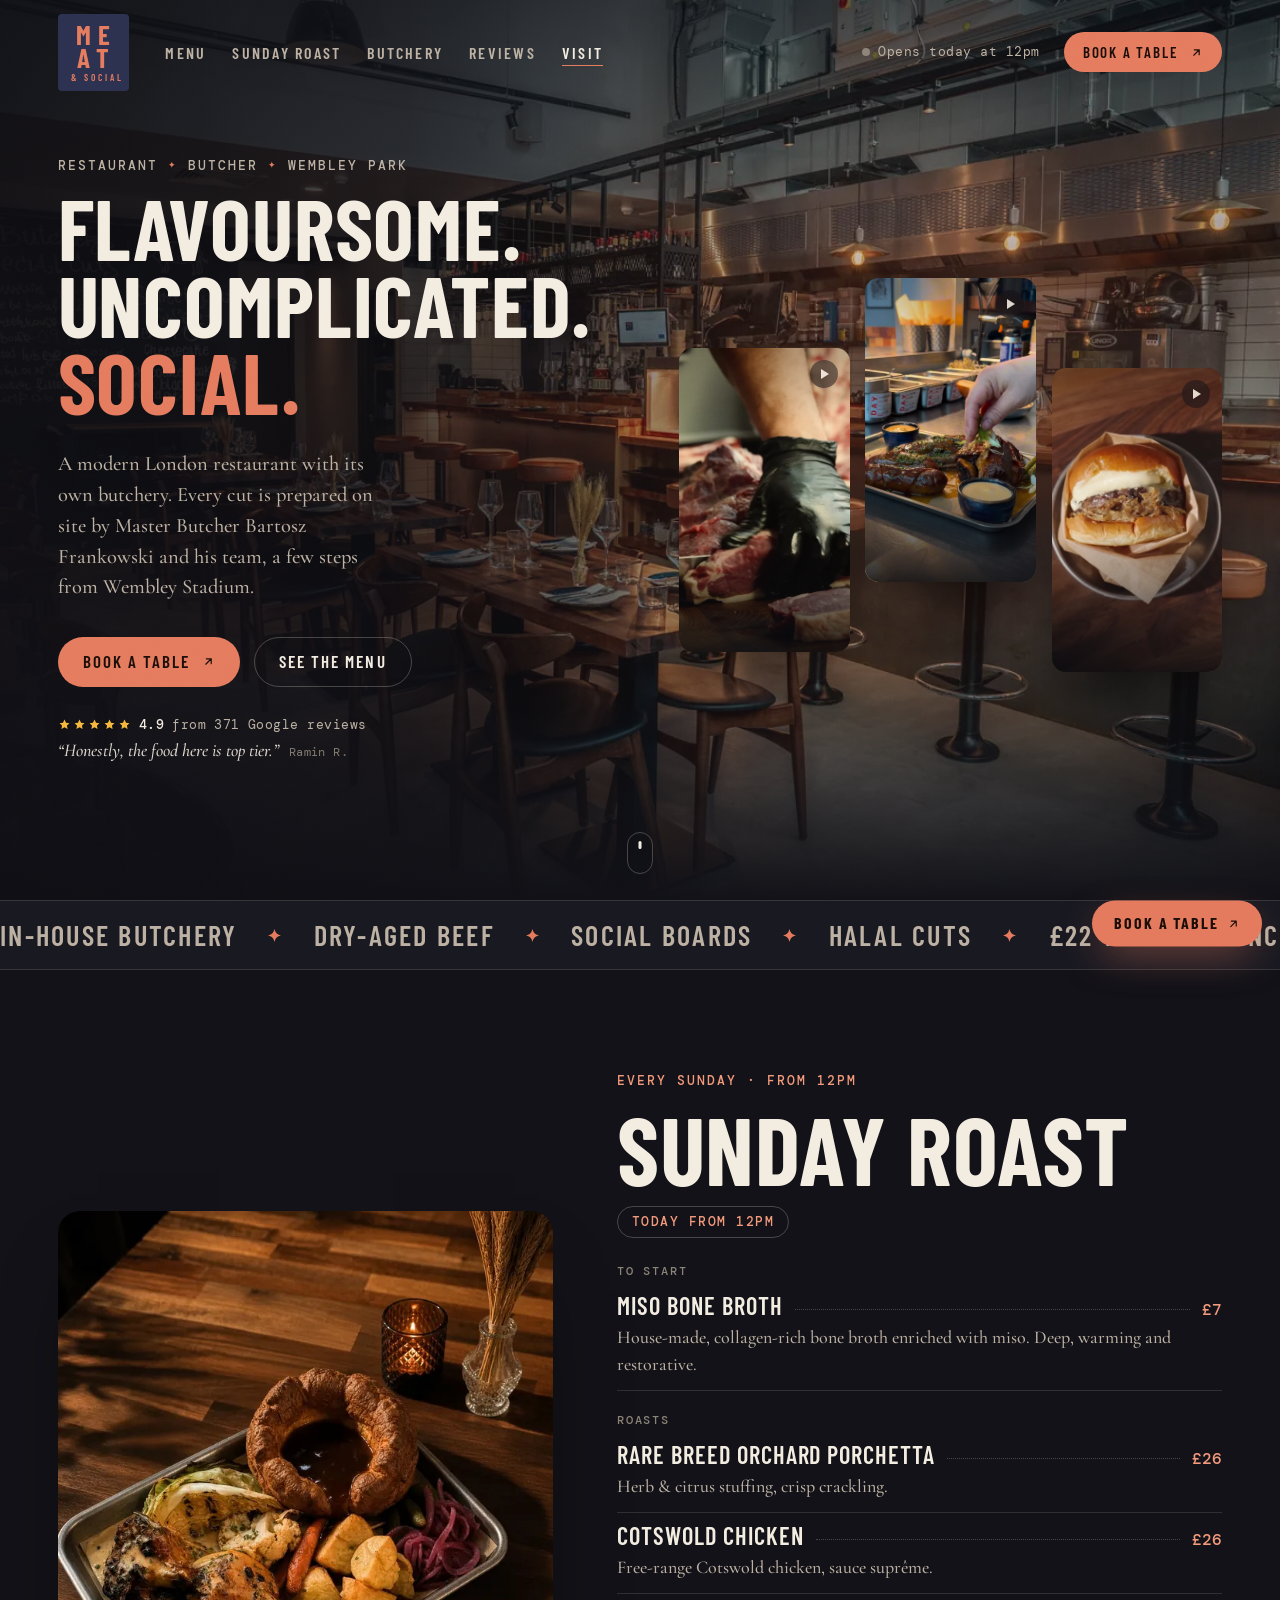
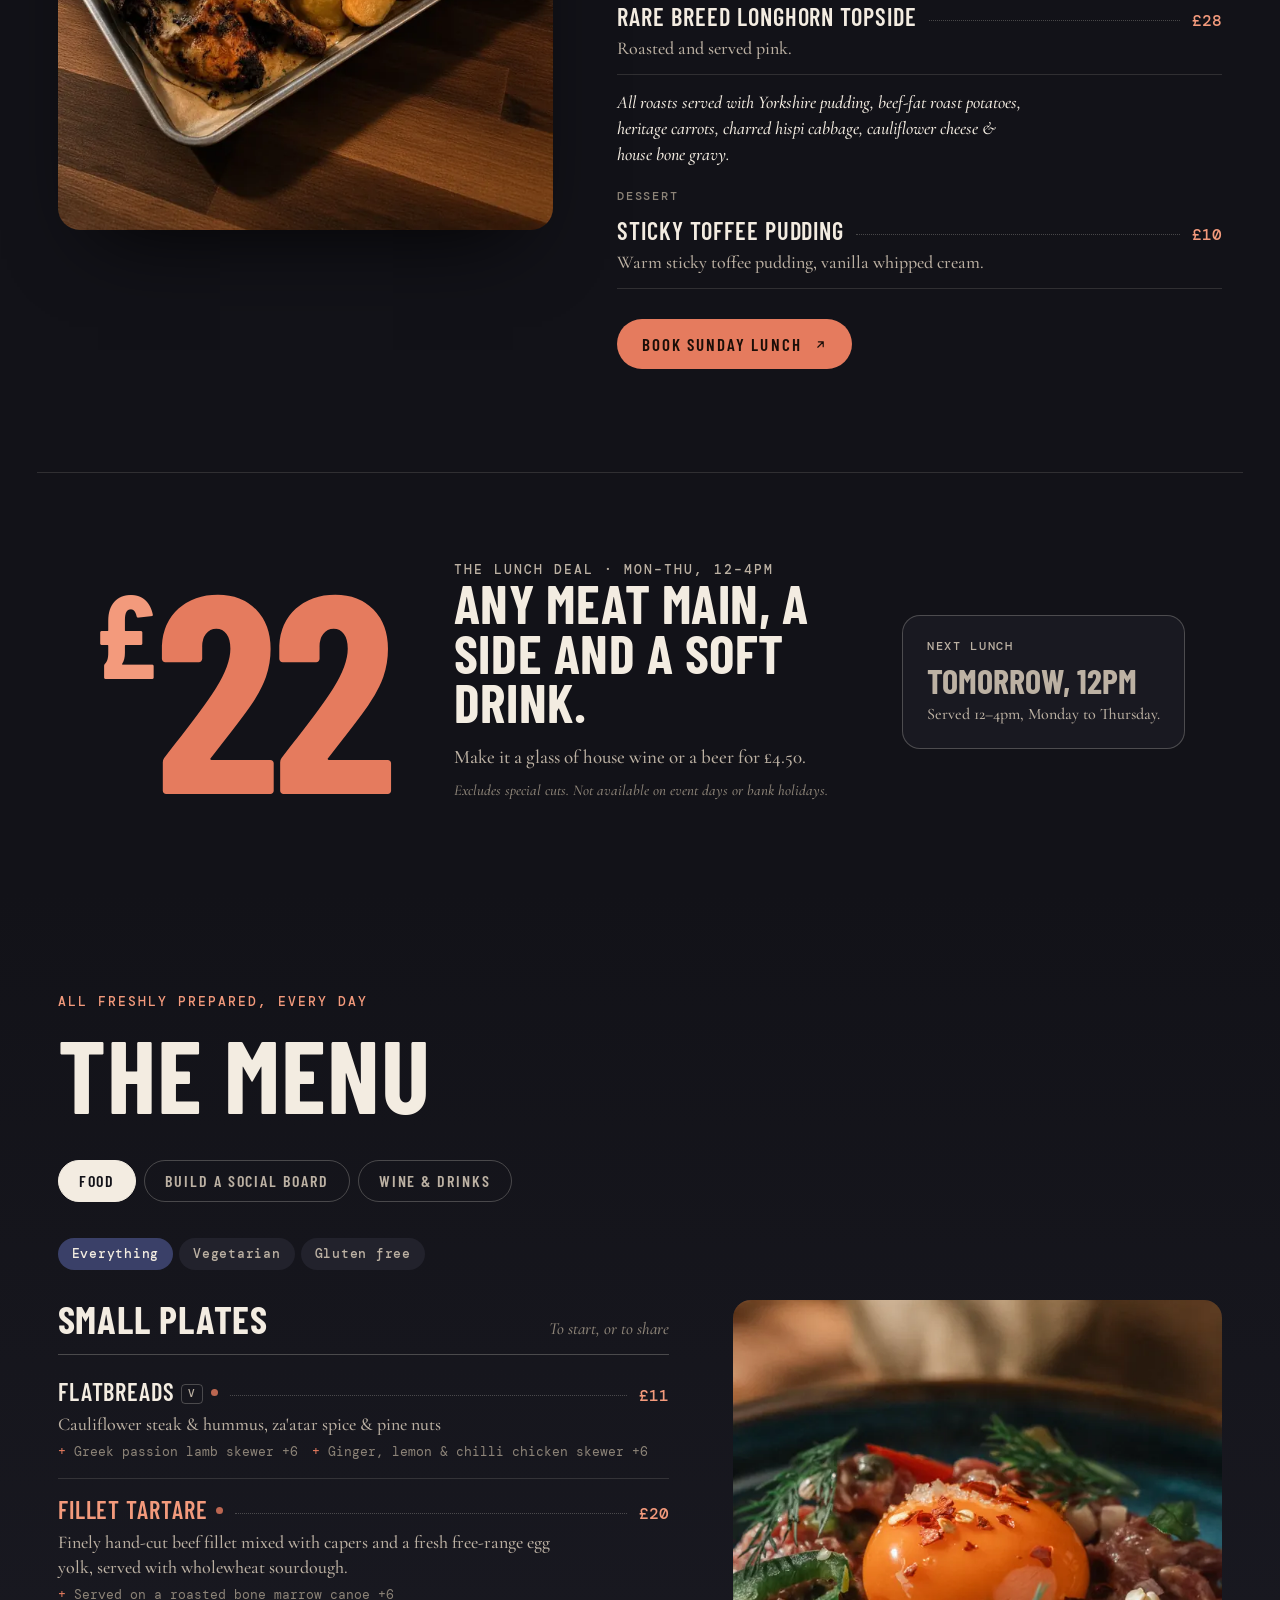
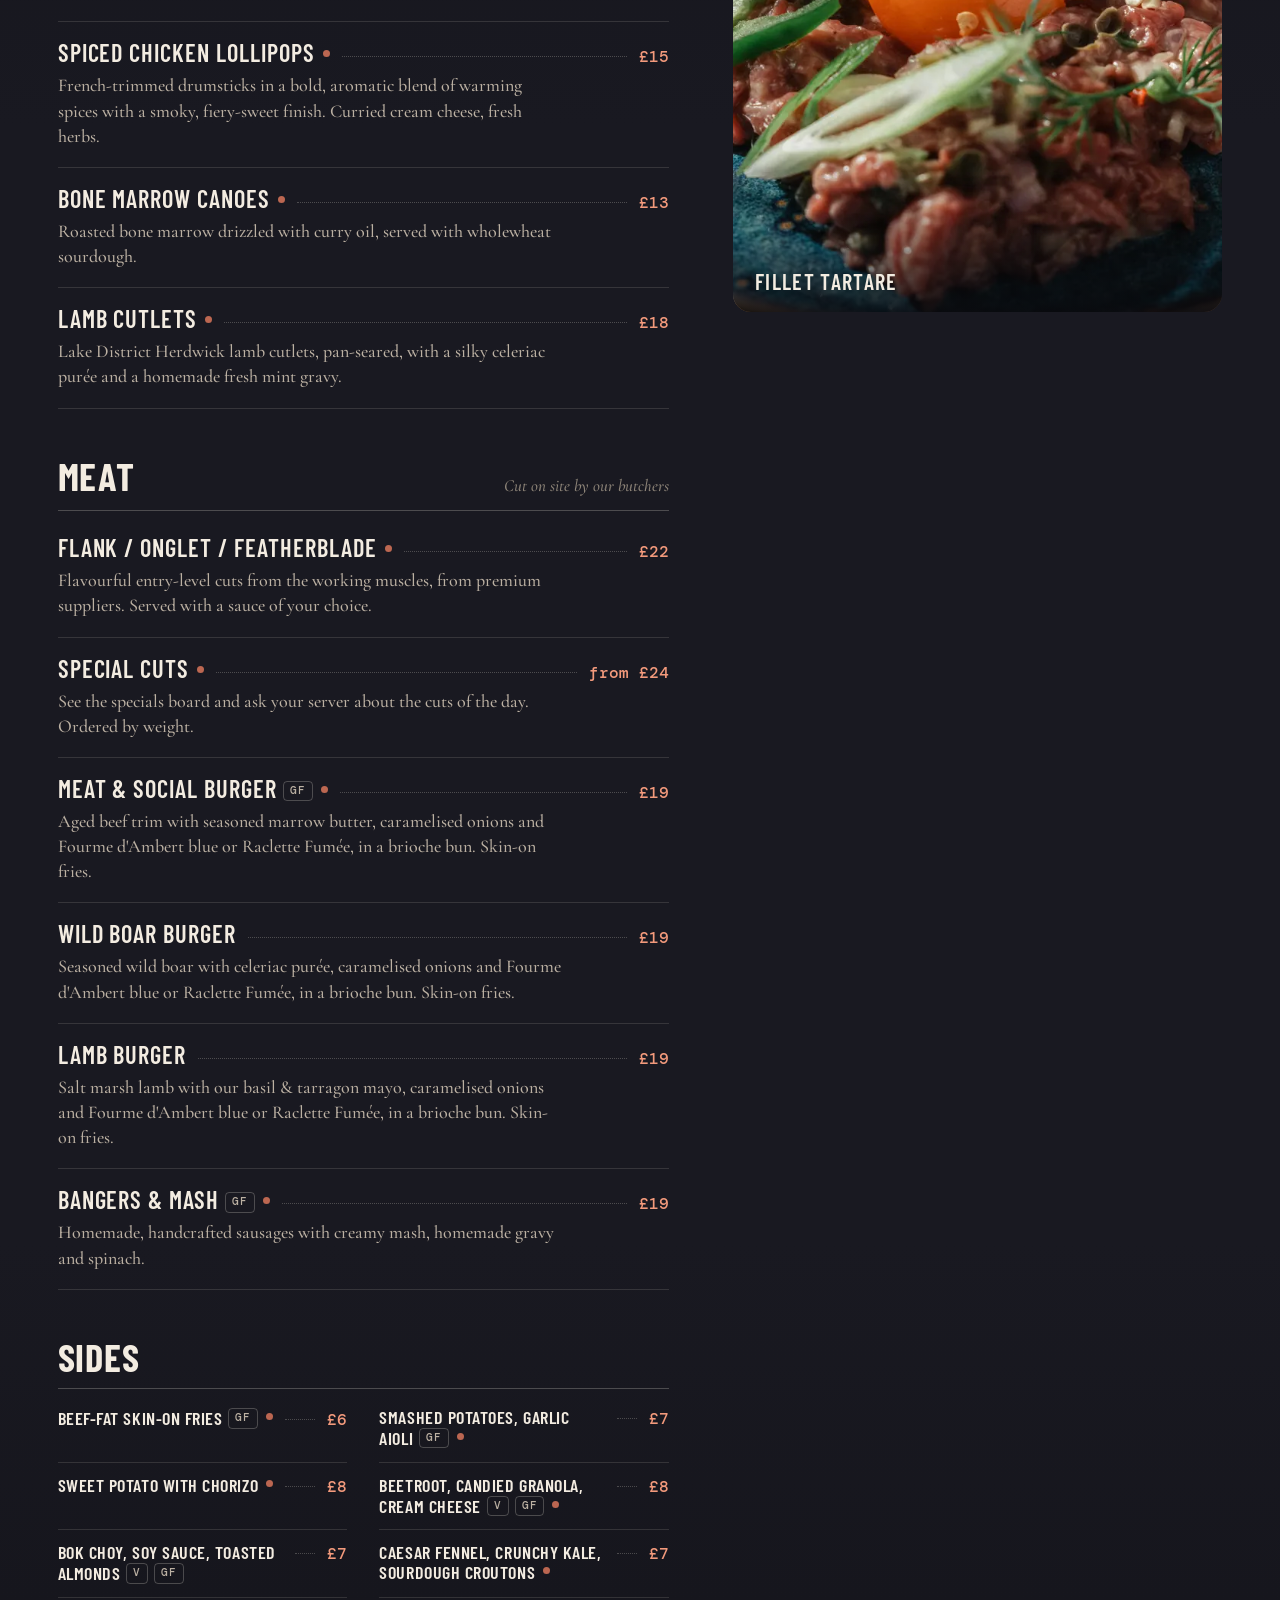
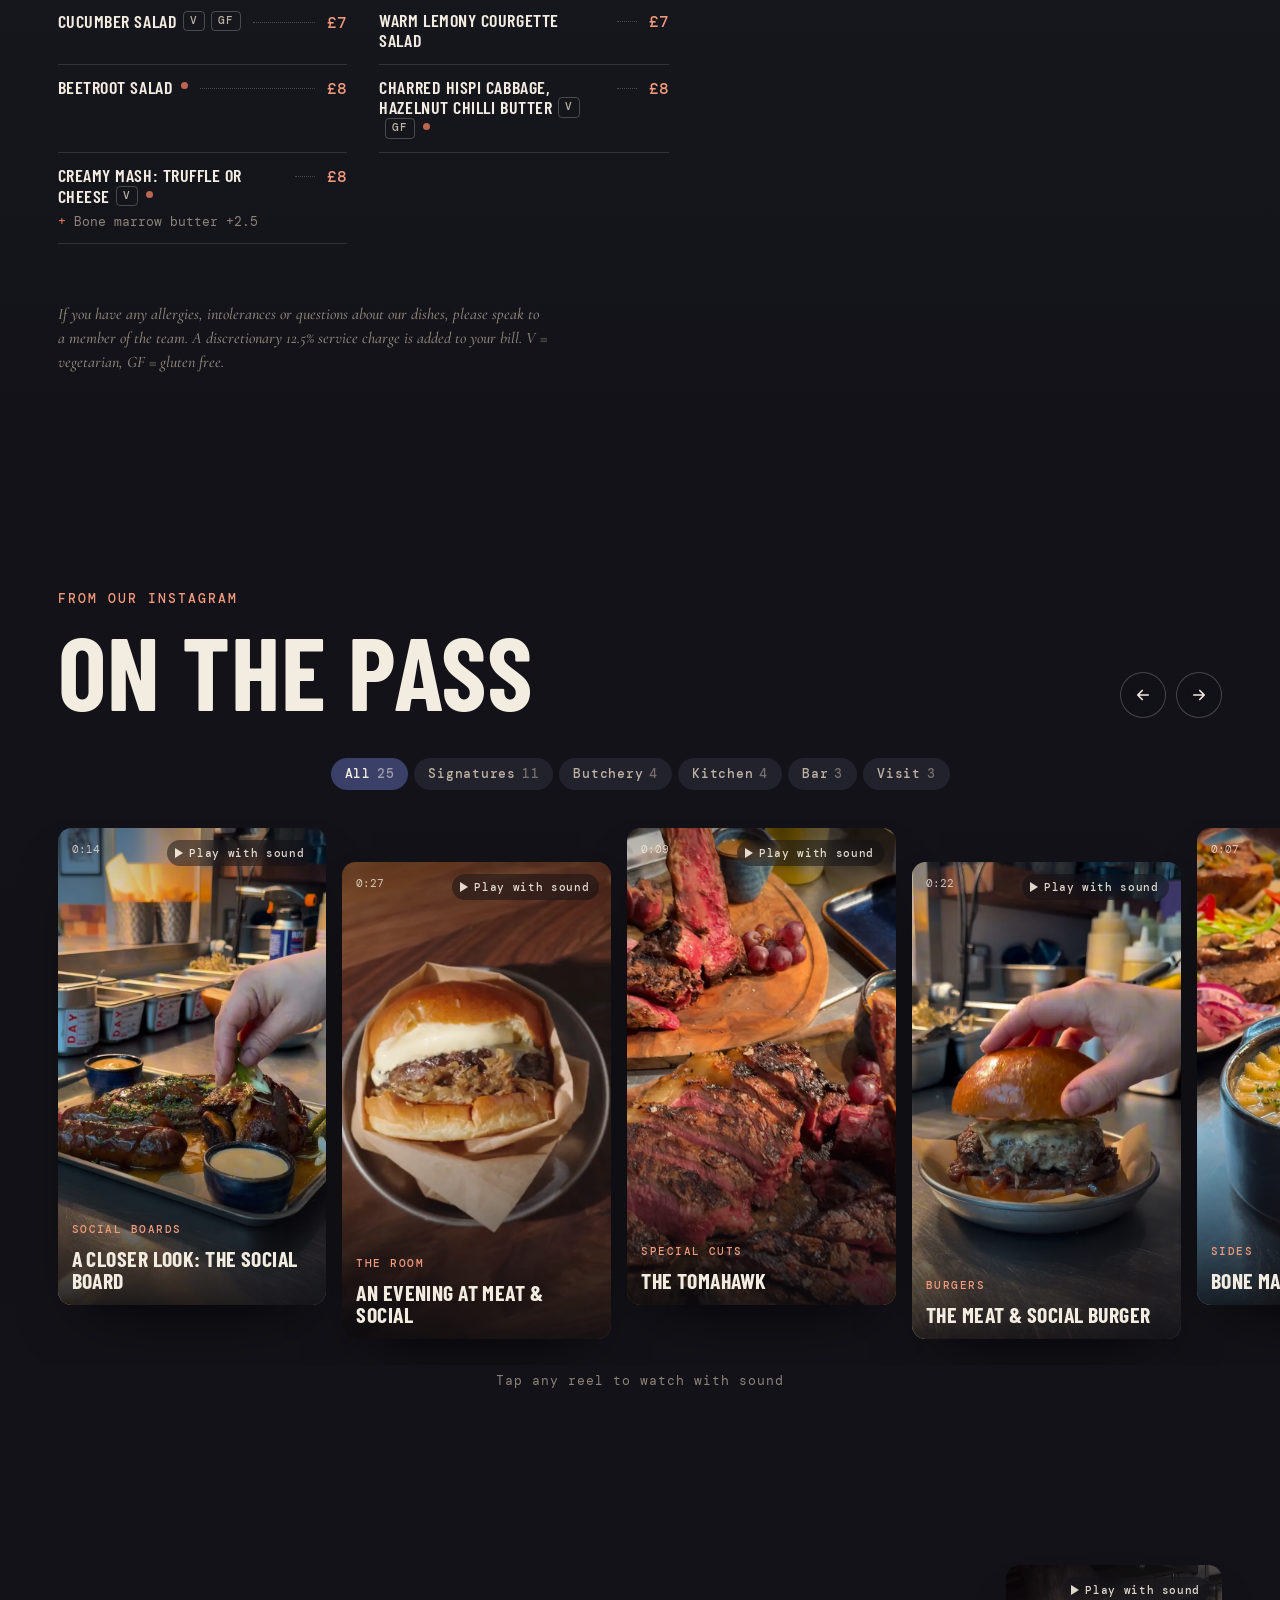
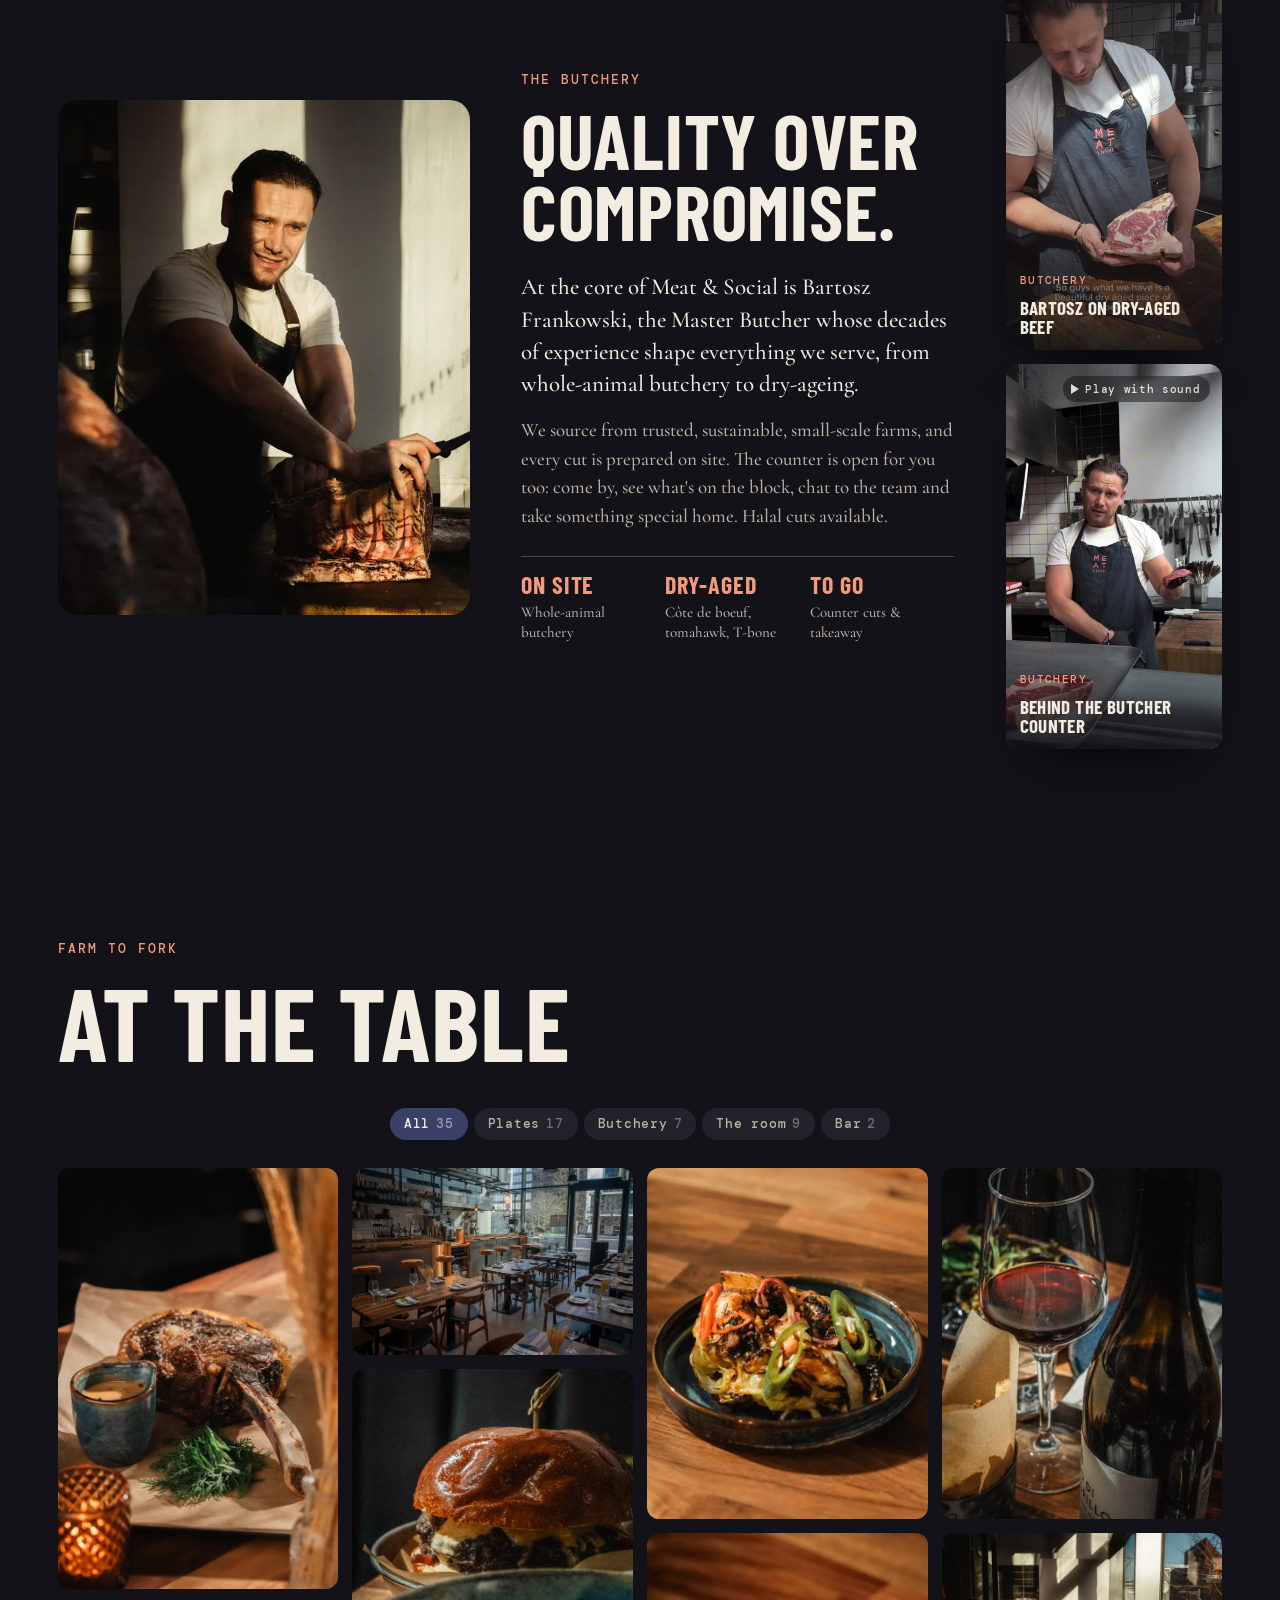
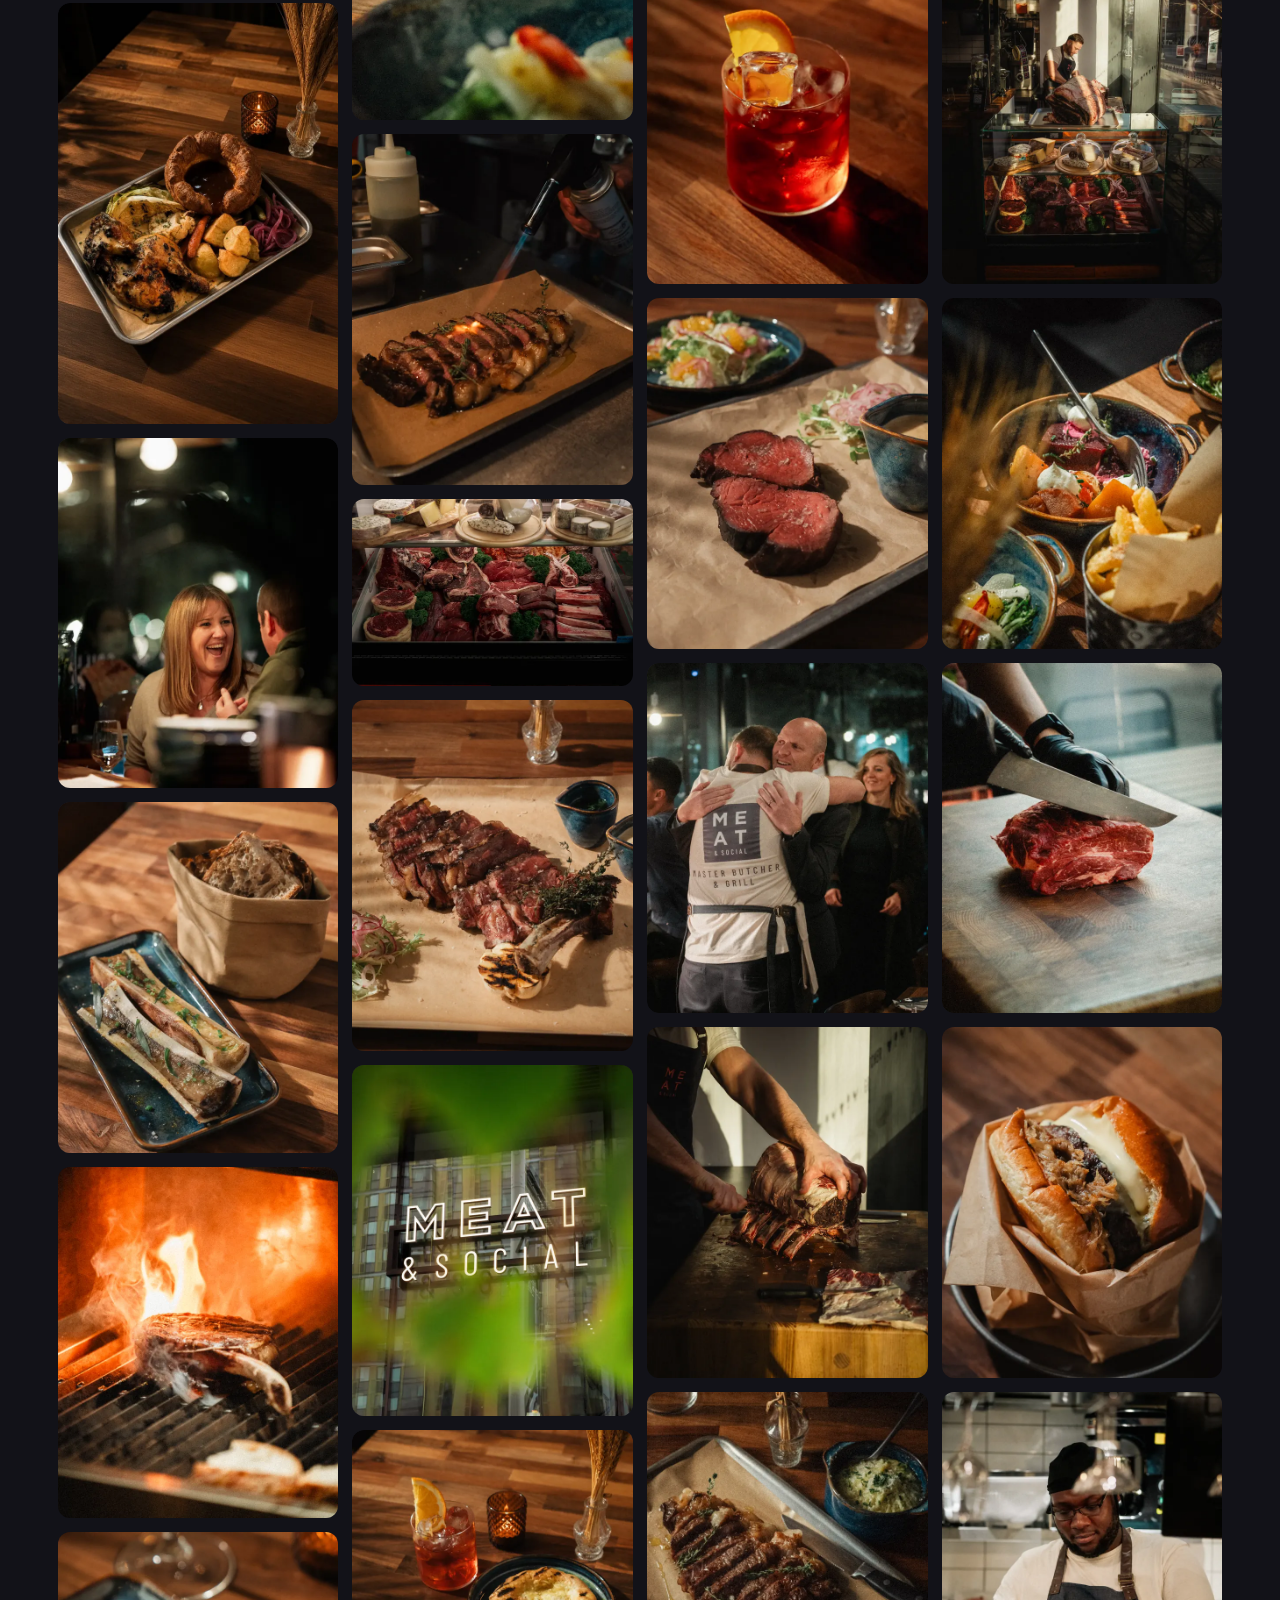
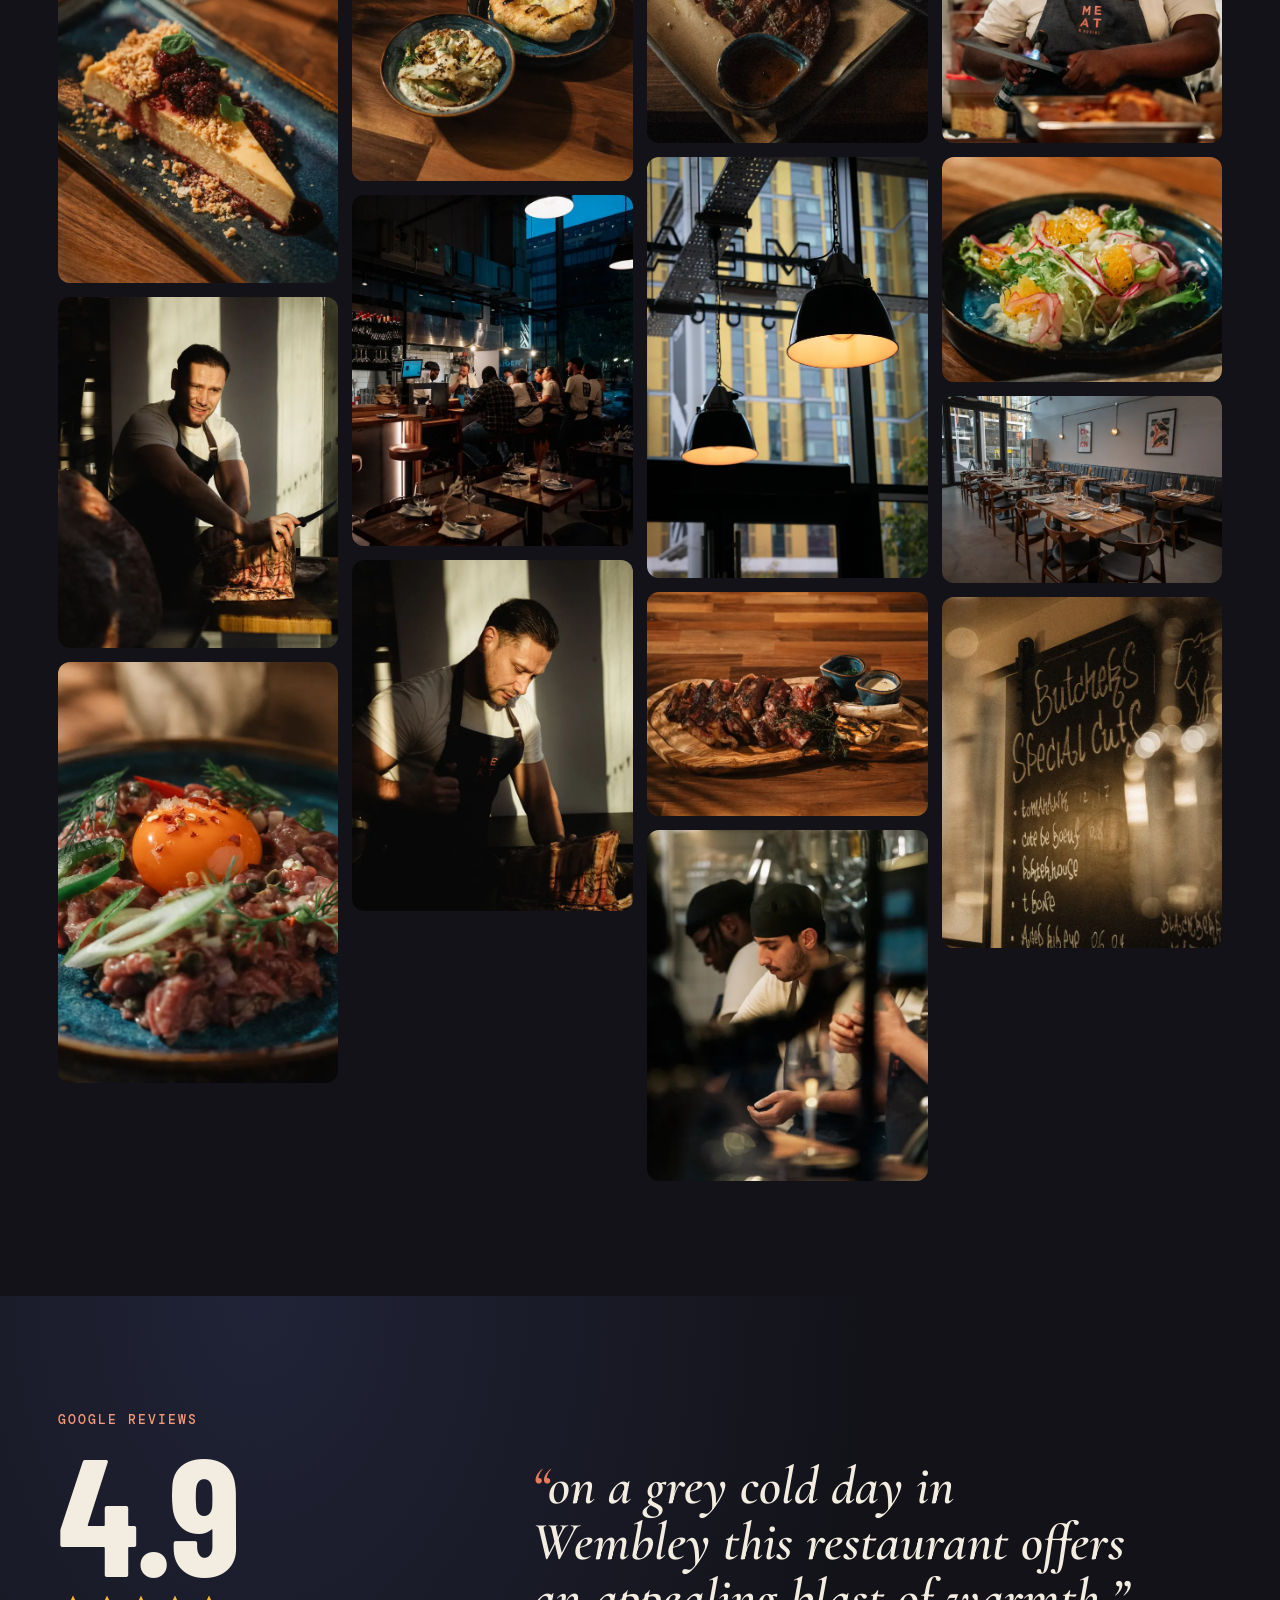
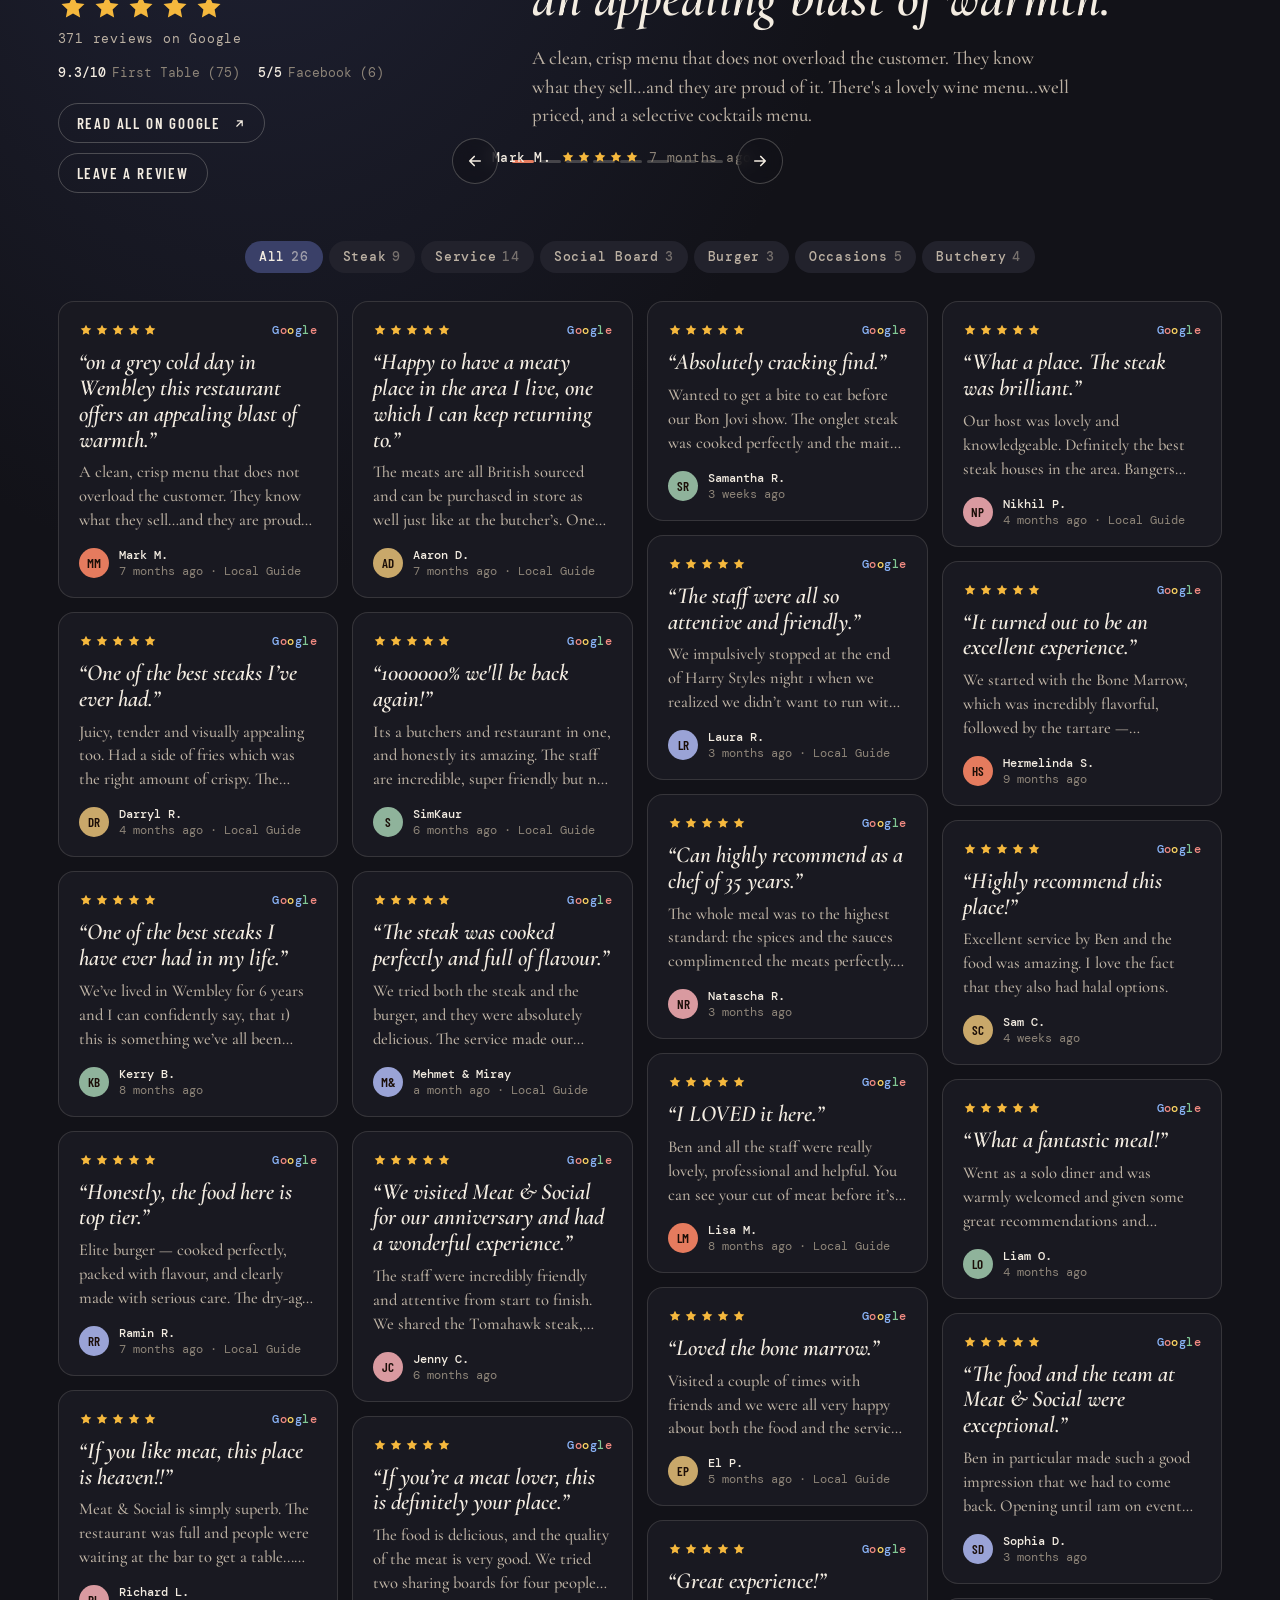
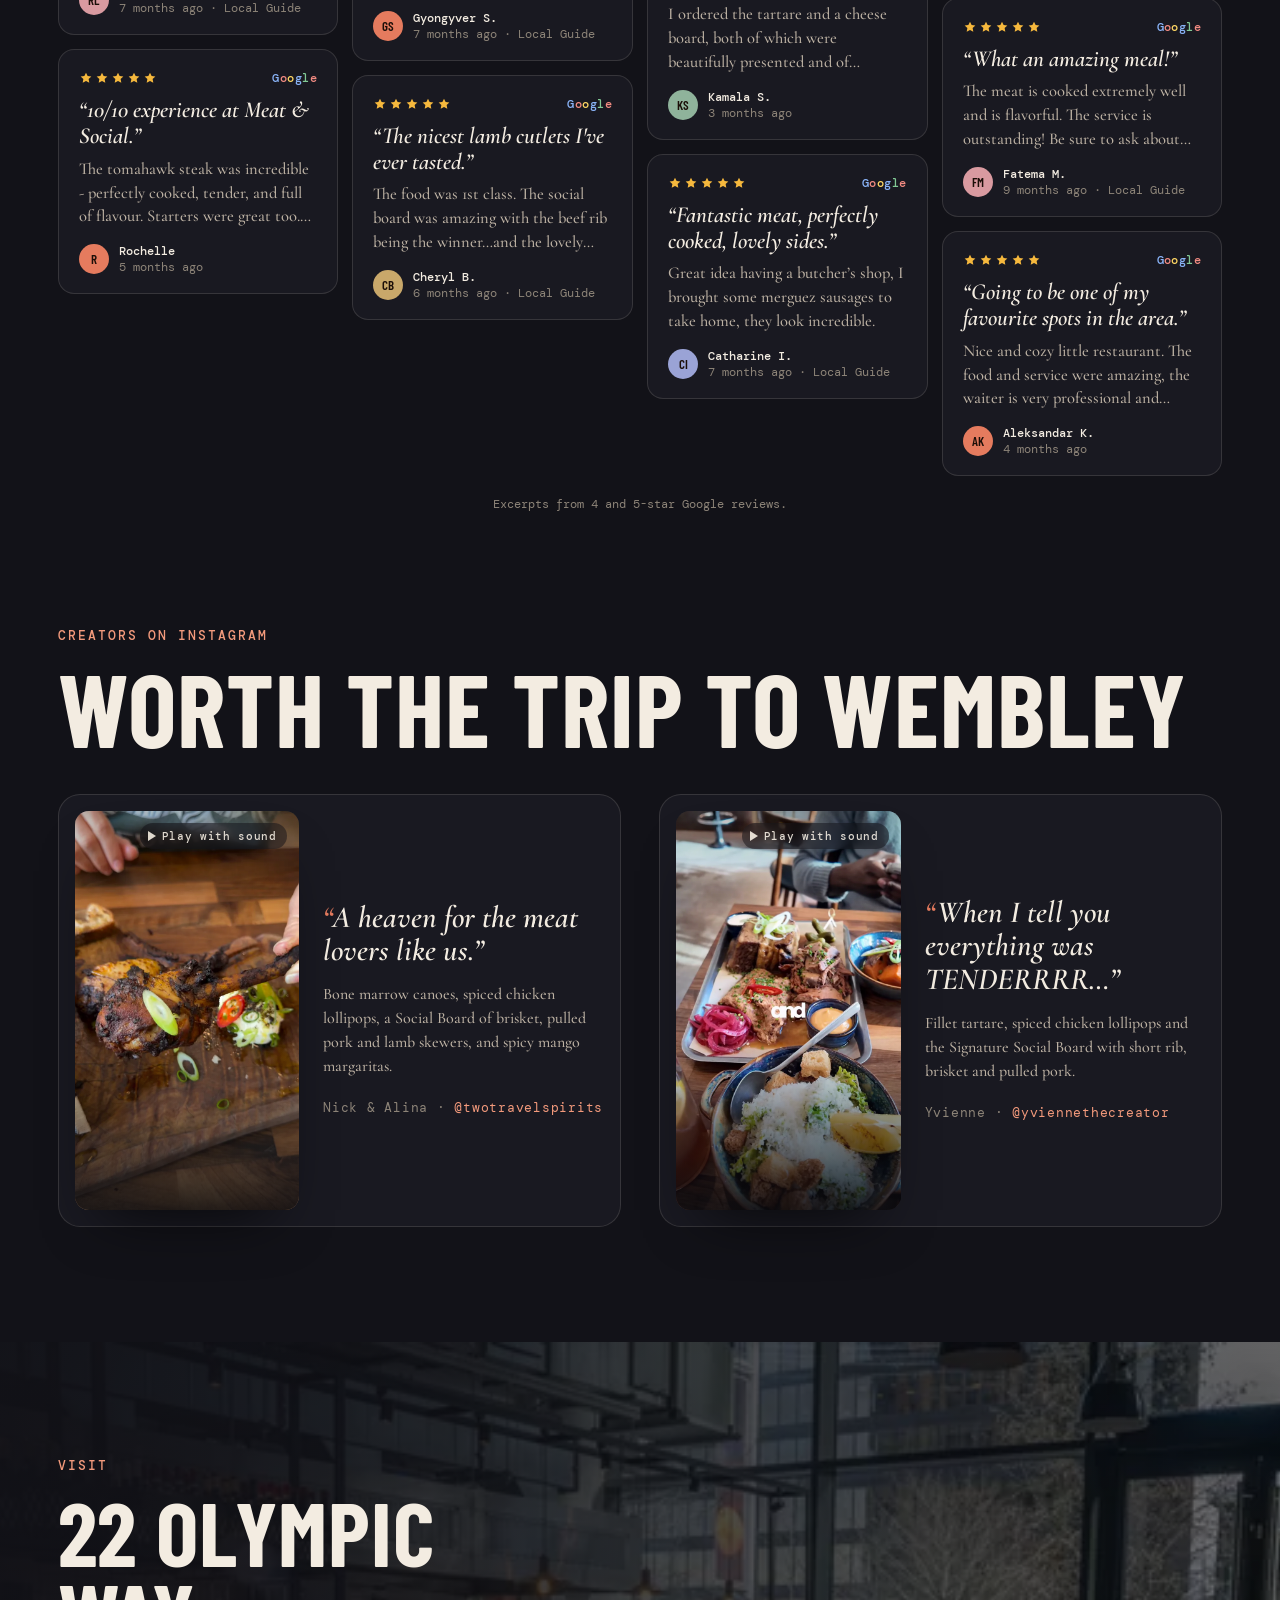
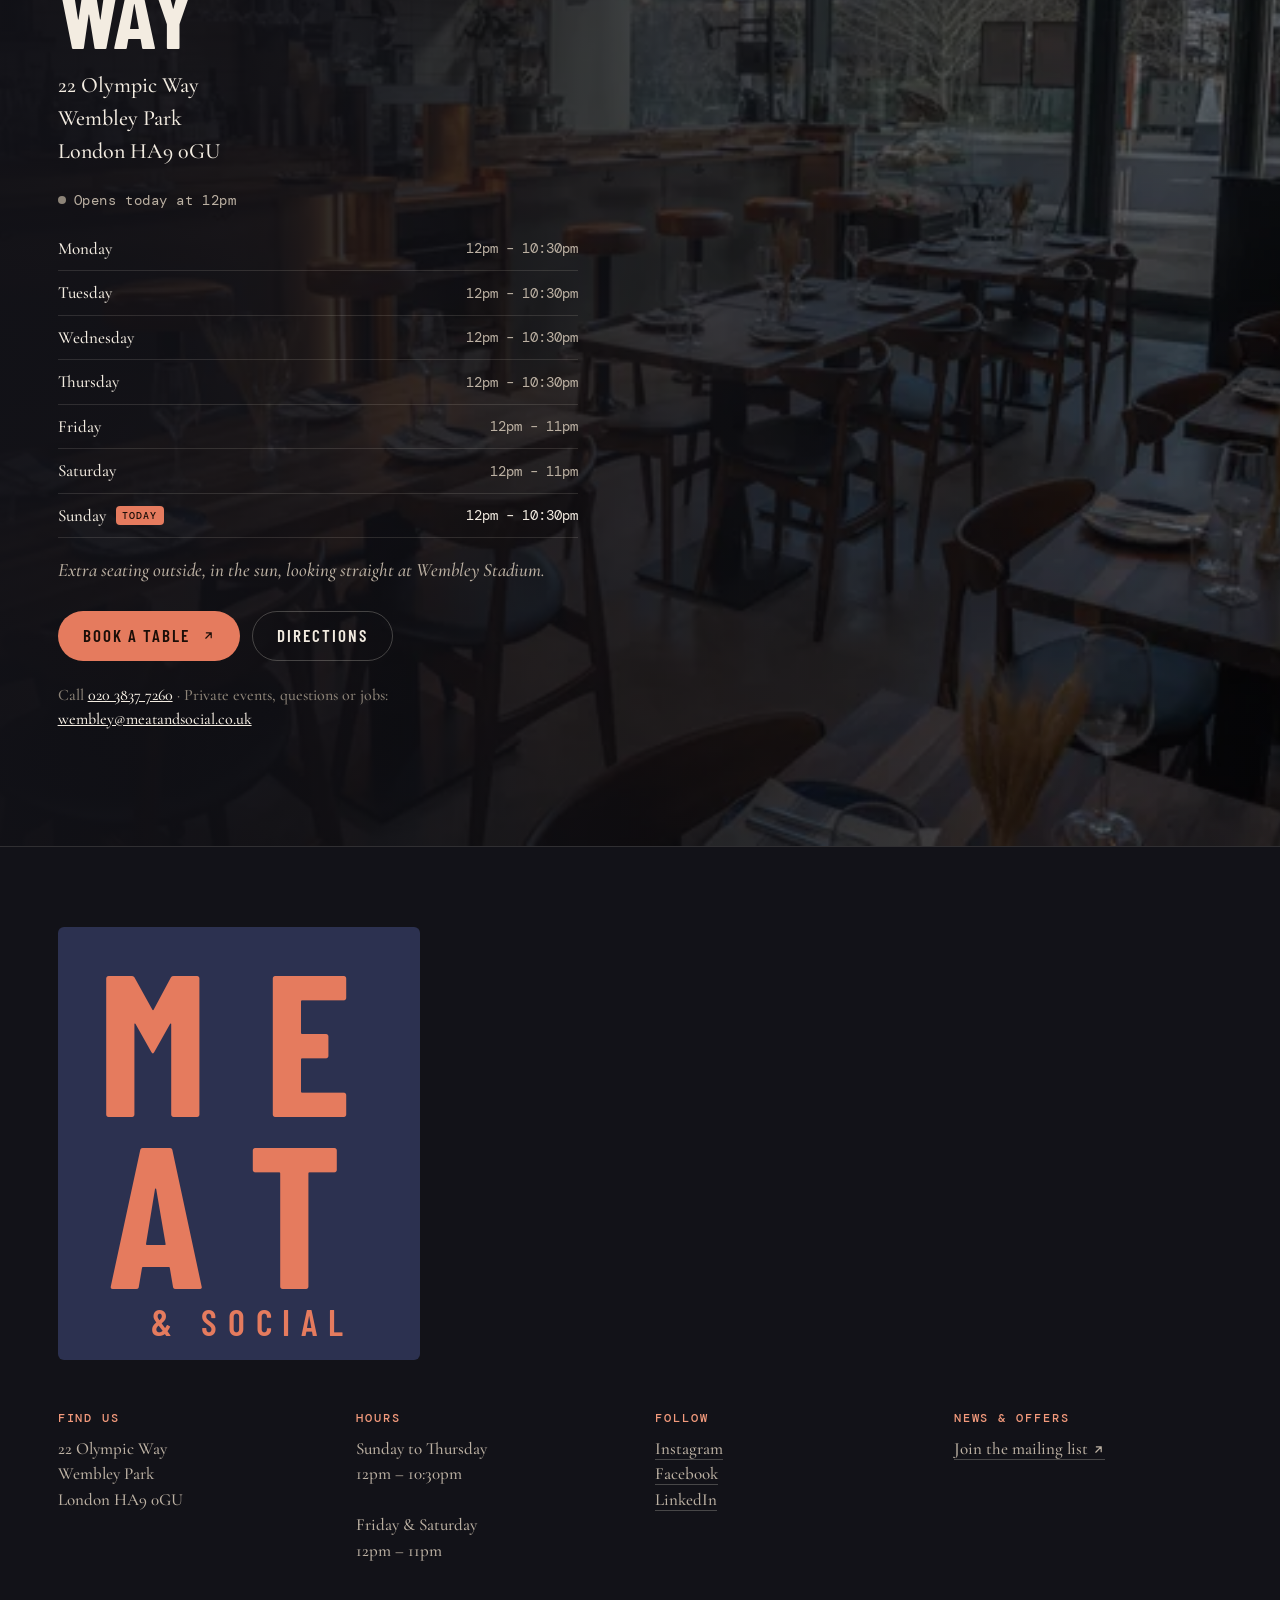
==== commit ec8e0c48: "Add privacy page, 404 page and redirects from old Squarespace URLs - /privacy/: privacy policy carri" ====
--- a/site/index.html
+++ b/site/index.html
@@ -244,7 +244,7 @@
     <div><h3>Follow</h3><p><a data-ig href="#" target="_blank" rel="noopener">Instagram</a><br><a data-fb href="#" target="_blank" rel="noopener">Facebook</a><br><a data-li href="#" target="_blank" rel="noopener">LinkedIn</a></p></div>
     <div><h3>News &amp; offers</h3><p><a data-mailing href="#" target="_blank" rel="noopener">Join the mailing list <svg class="ic" viewBox="0 0 24 24" width="13" height="13" aria-hidden="true" fill="none" stroke="currentColor" stroke-width="2.2" stroke-linecap="round" stroke-linejoin="round"><path d="M7 17 17 7M8 7h9v9"/></svg></a></p></div>
   </div>
-  <p class="foot-main__small">© Meat &amp; Social · Wembley Park, London · <a href="https://www.meatandsocial.co.uk/privacypolicy" target="_blank" rel="noopener">Privacy policy</a> · <button type="button" class="linkish" data-cookie-settings>Cookie settings</button></p>
+  <p class="foot-main__small">© Meat &amp; Social · Wembley Park, London · <a href="/privacy/">Privacy policy</a> · <button type="button" class="linkish" data-cookie-settings>Cookie settings</button></p>
 </footer>
 
 <a class="pill" data-book data-pill href="#" target="_blank" rel="noopener" aria-hidden="true" tabindex="-1">Book a table <svg class="ic" viewBox="0 0 24 24" width="13" height="13" aria-hidden="true" fill="none" stroke="currentColor" stroke-width="2.2" stroke-linecap="round" stroke-linejoin="round"><path d="M7 17 17 7M8 7h9v9"/></svg></a>
--- a/site/styles.css
+++ b/site/styles.css
@@ -600,3 +600,27 @@
   .sunday { grid-template-columns: 1fr; }
   .sunday__img { aspect-ratio: 4 / 4.4; }
 }
+
+/* ---------- standalone pages (privacy, 404) ---------- */
+.page .nav { justify-content: space-between; }
+.nav__back { margin-left: auto; }
+.doc { max-width: 760px; margin: 0 auto; padding: 150px var(--pad) 60px; }
+.doc .display { font-size: clamp(52px, 8vw, 96px); margin-bottom: 30px; }
+.doc__body { font-size: 19px; line-height: 1.6; color: var(--dim); }
+.doc__body h2 { font: 600 clamp(24px, 2.4vw, 30px)/1.15 var(--display); text-transform: uppercase; letter-spacing: .04em; color: var(--bone); margin: 44px 0 12px; }
+.doc__body h3 { font: 500 13px var(--mono); letter-spacing: .12em; text-transform: uppercase; color: var(--terra-2); margin: 22px 0 8px; }
+.doc__body p { margin: 0 0 14px; }
+.doc__body .meta { font: 400 13px var(--mono); letter-spacing: .04em; color: var(--faint); margin: 0 0 6px; }
+.doc__body ul { margin: 0 0 16px; padding-left: 20px; }
+.doc__body li { margin: 0 0 6px; }
+.doc__body li::marker { color: var(--terra); }
+.doc__body a { color: var(--terra-2); }
+.doc__cookies { margin-top: 40px; }
+.foot-main--slim { padding-top: 30px; }
+.foot-main--slim .foot-main__small { margin-top: 0 !important; }
+.lost { min-height: 100svh; display: flex; flex-direction: column; justify-content: center; align-items: flex-start; max-width: 900px; margin: 0 auto; padding: 60px var(--pad); }
+.lost .nav__brand { margin-bottom: 40px; }
+.lost .mark--xl { font-size: clamp(60px, 10vw, 110px); }
+.lost .display { font-size: clamp(48px, 7vw, 92px); margin-bottom: 18px; }
+.lost p { color: var(--dim); font-size: 20px; margin: 0 0 30px; }
+.lost__ctas { display: flex; gap: 12px; flex-wrap: wrap; }
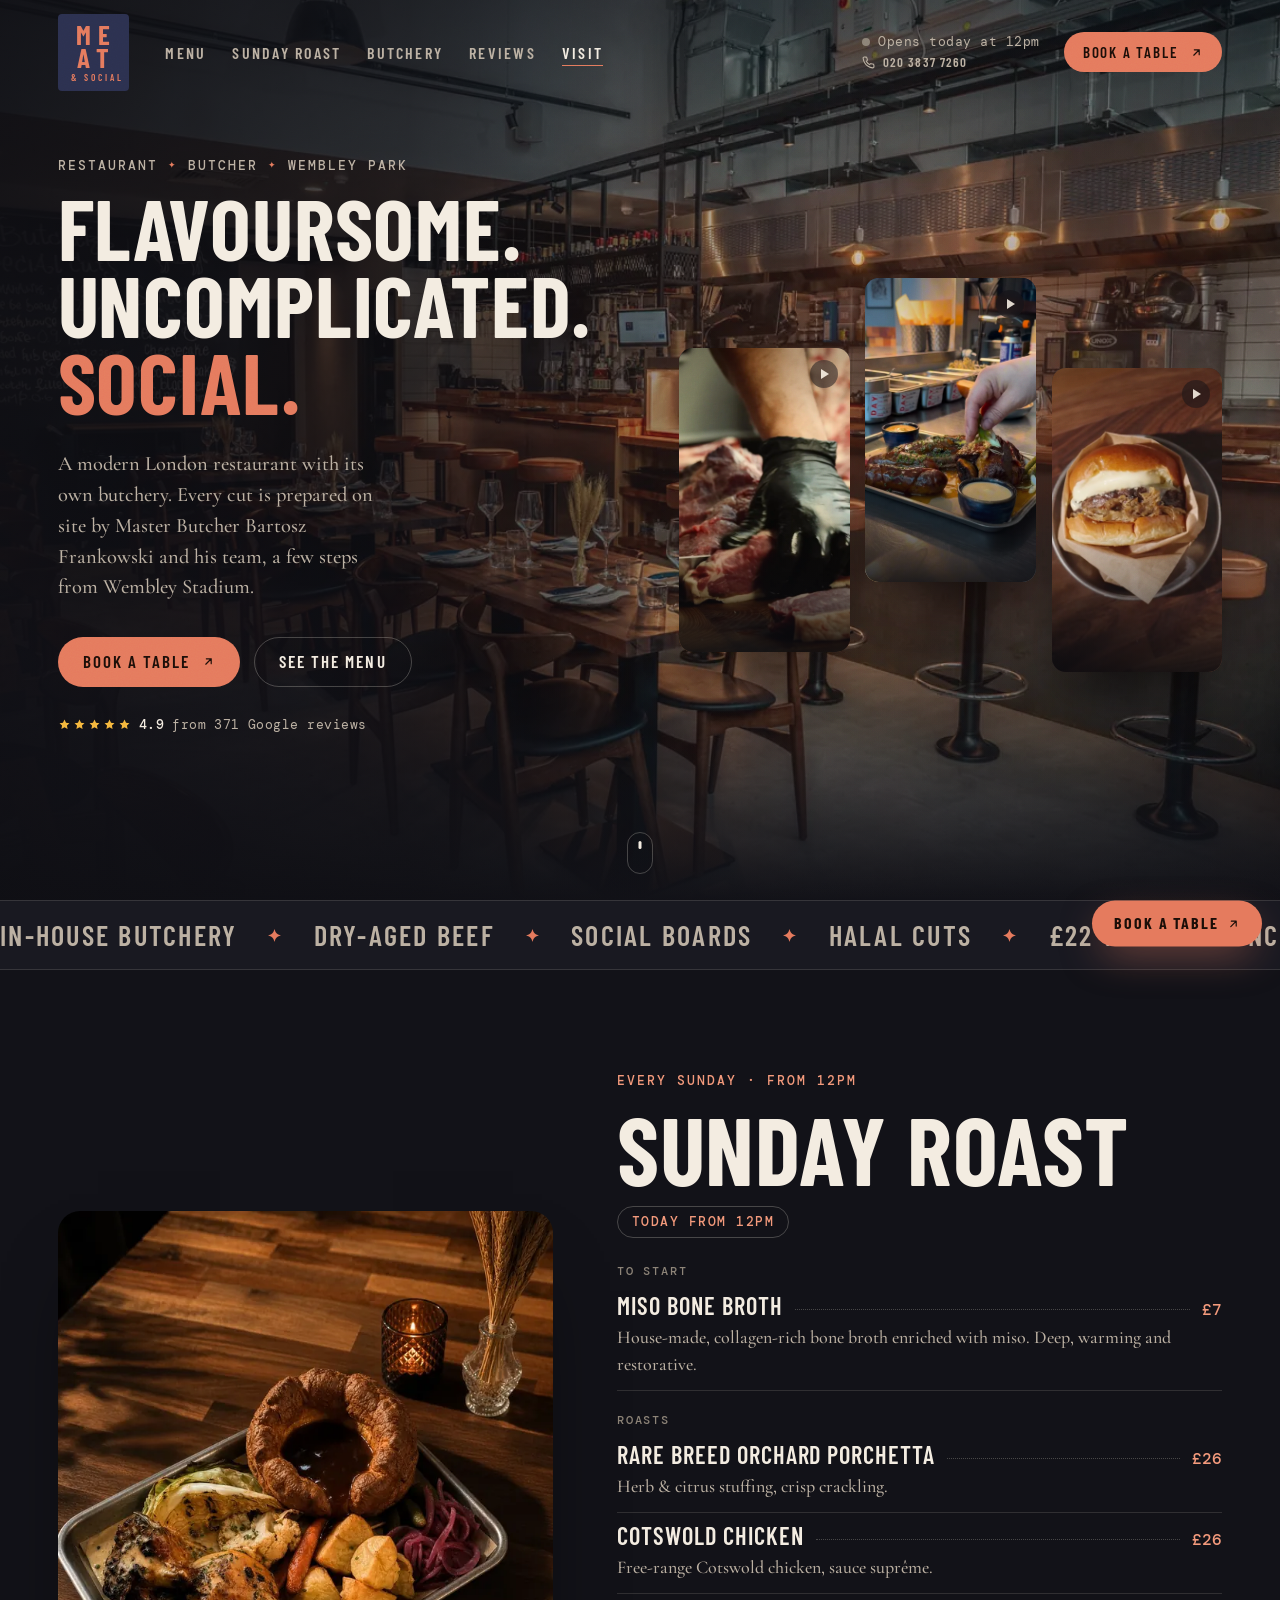
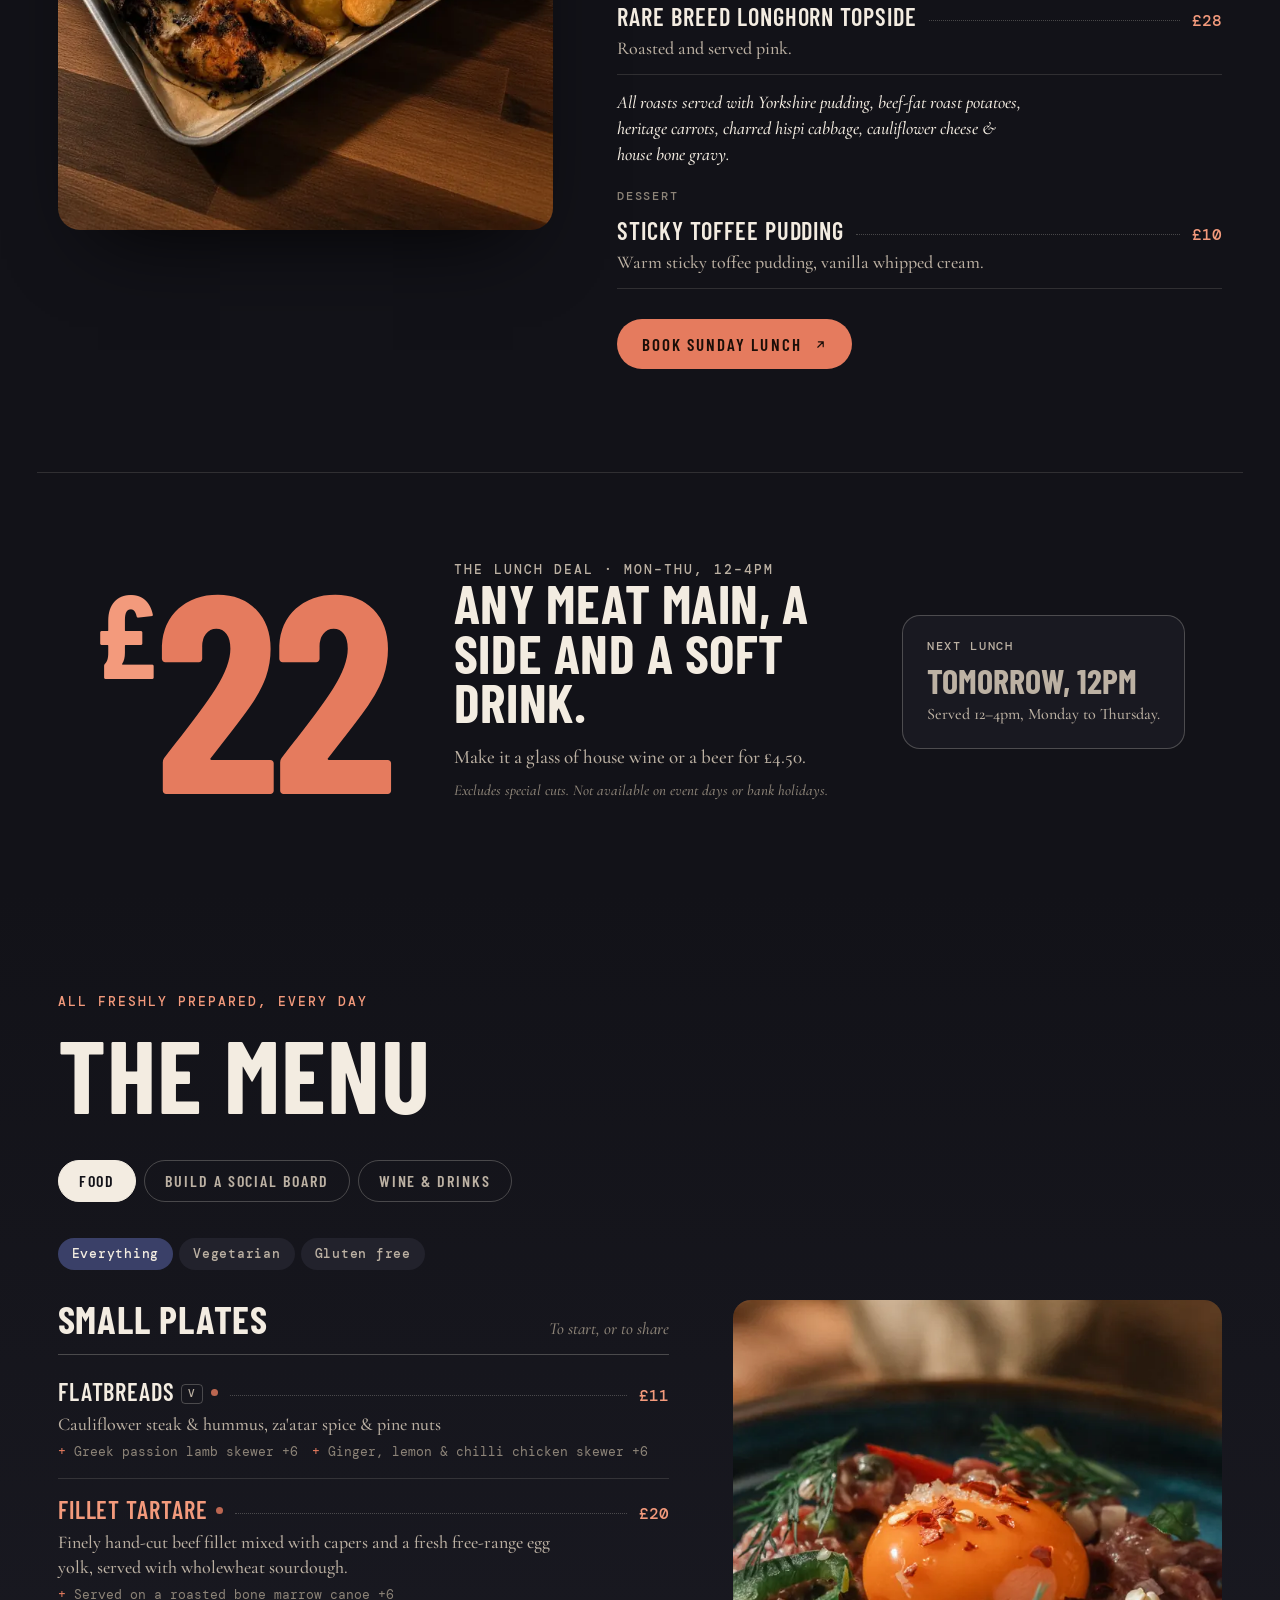
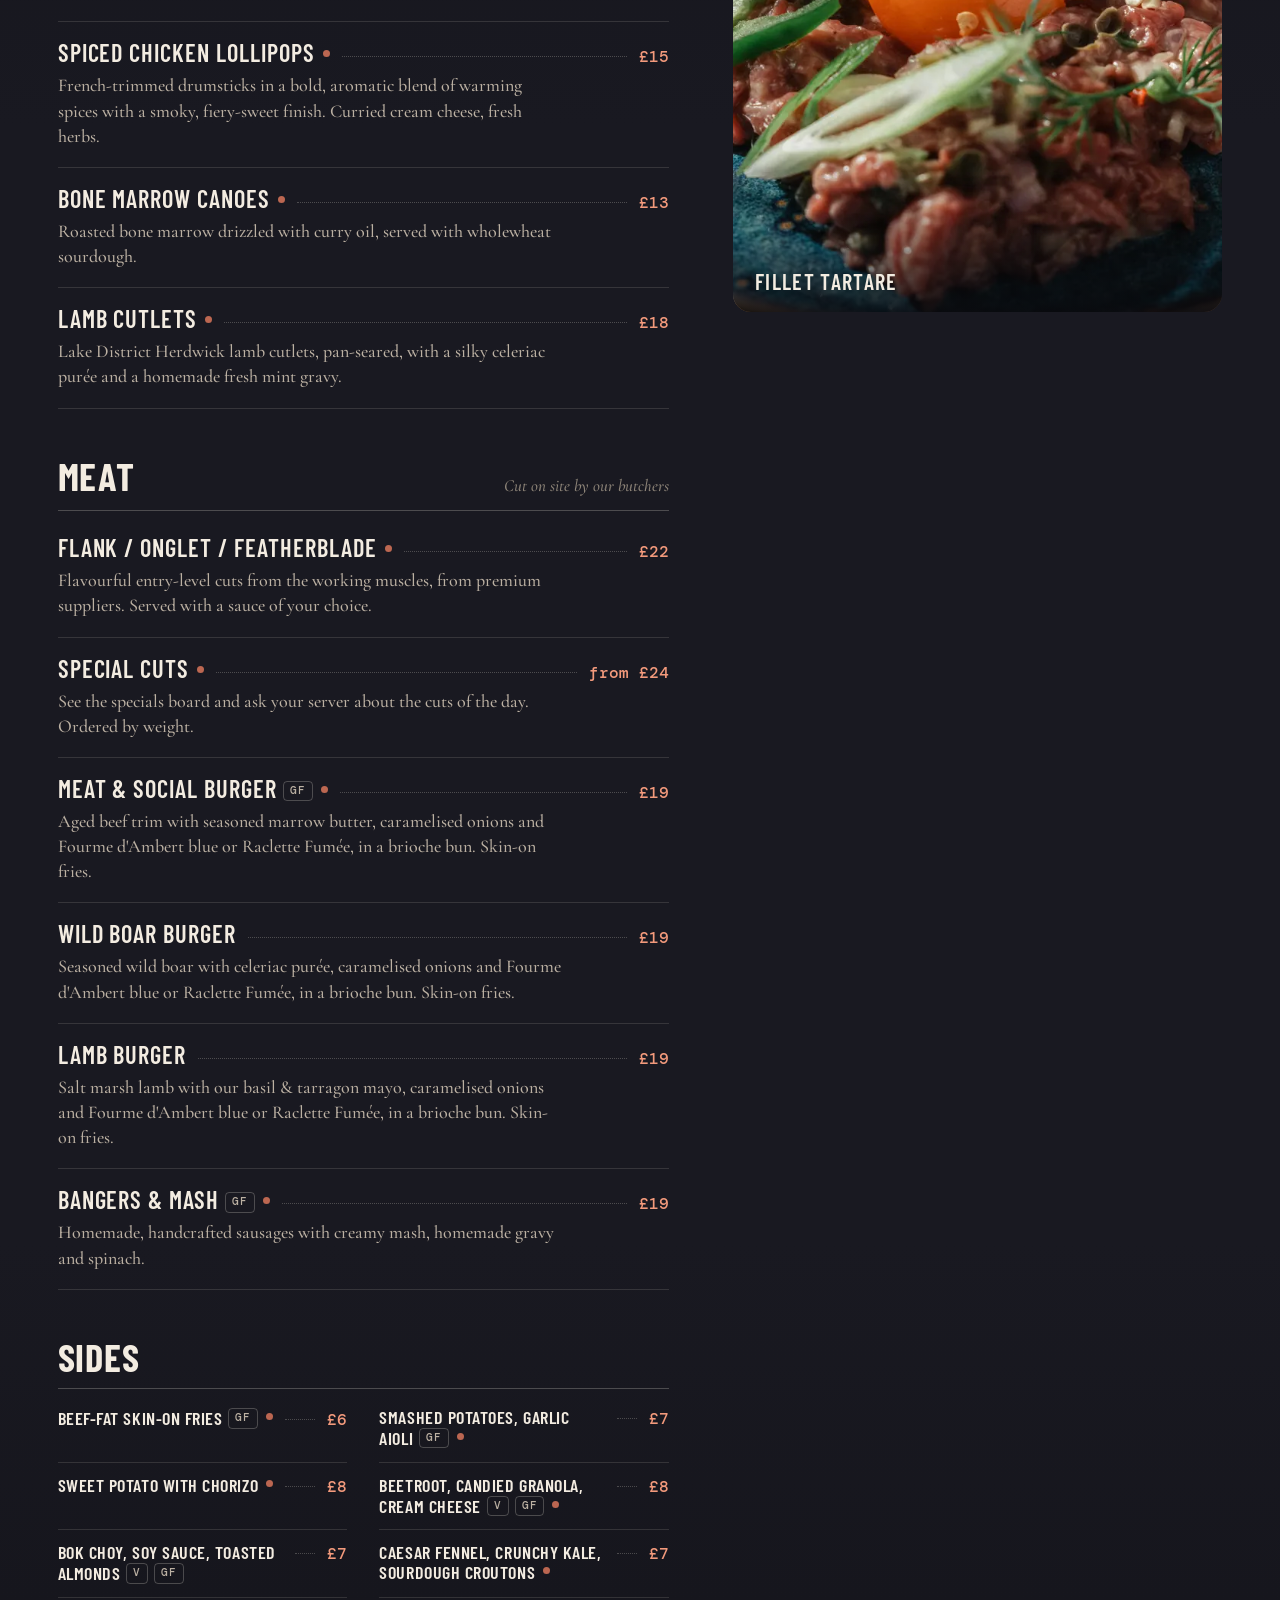
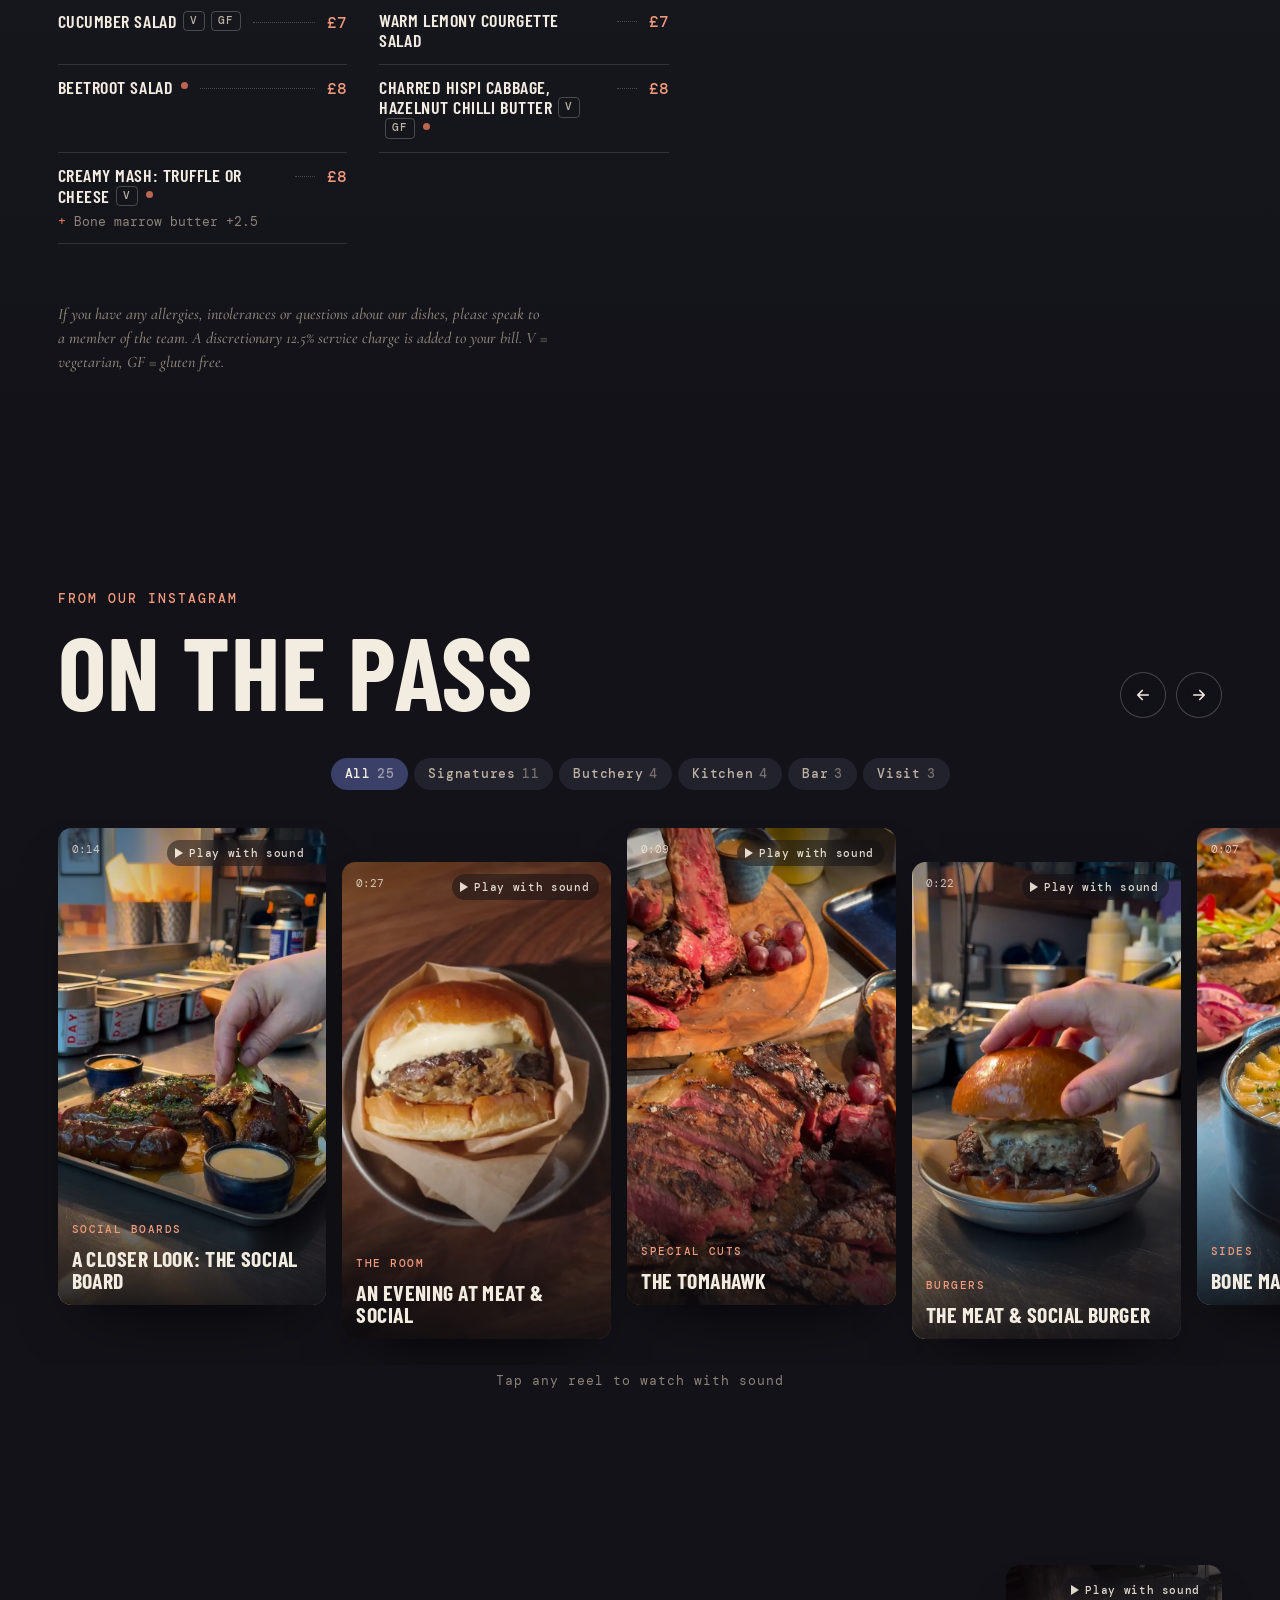
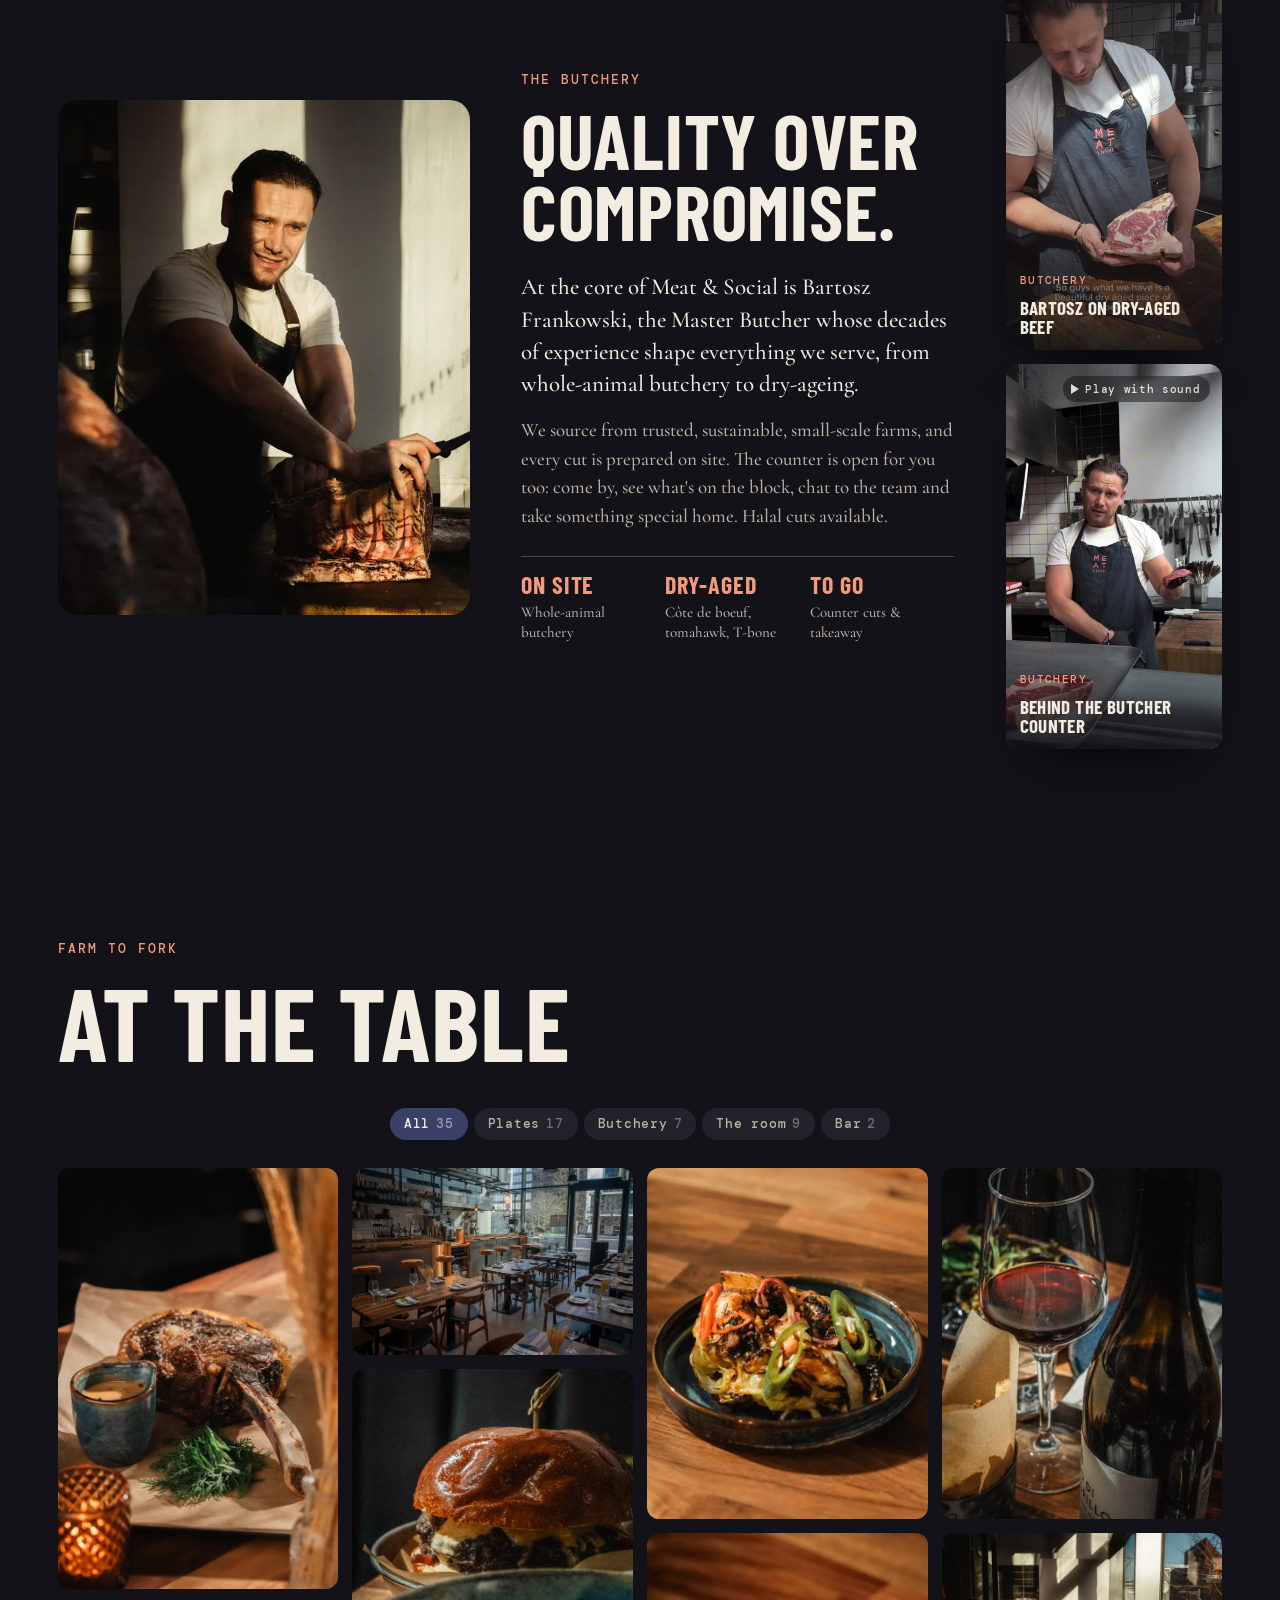
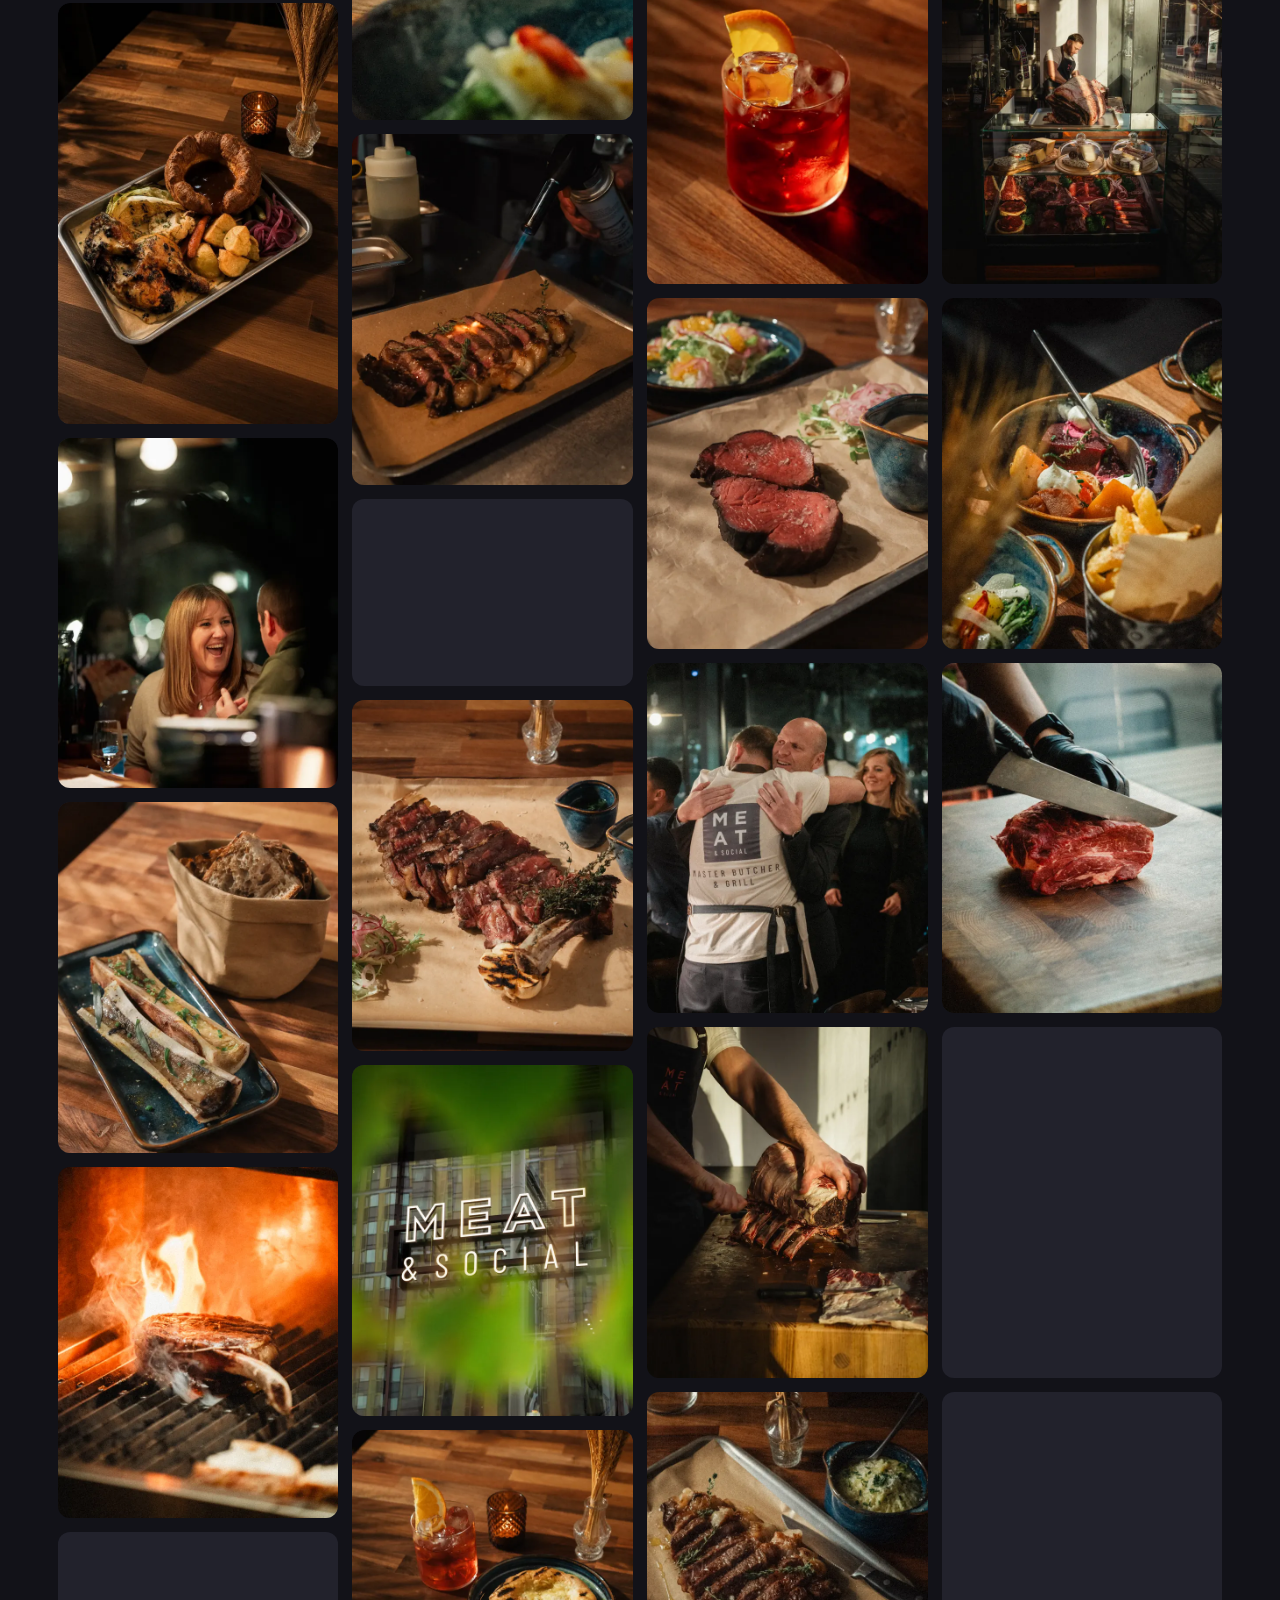
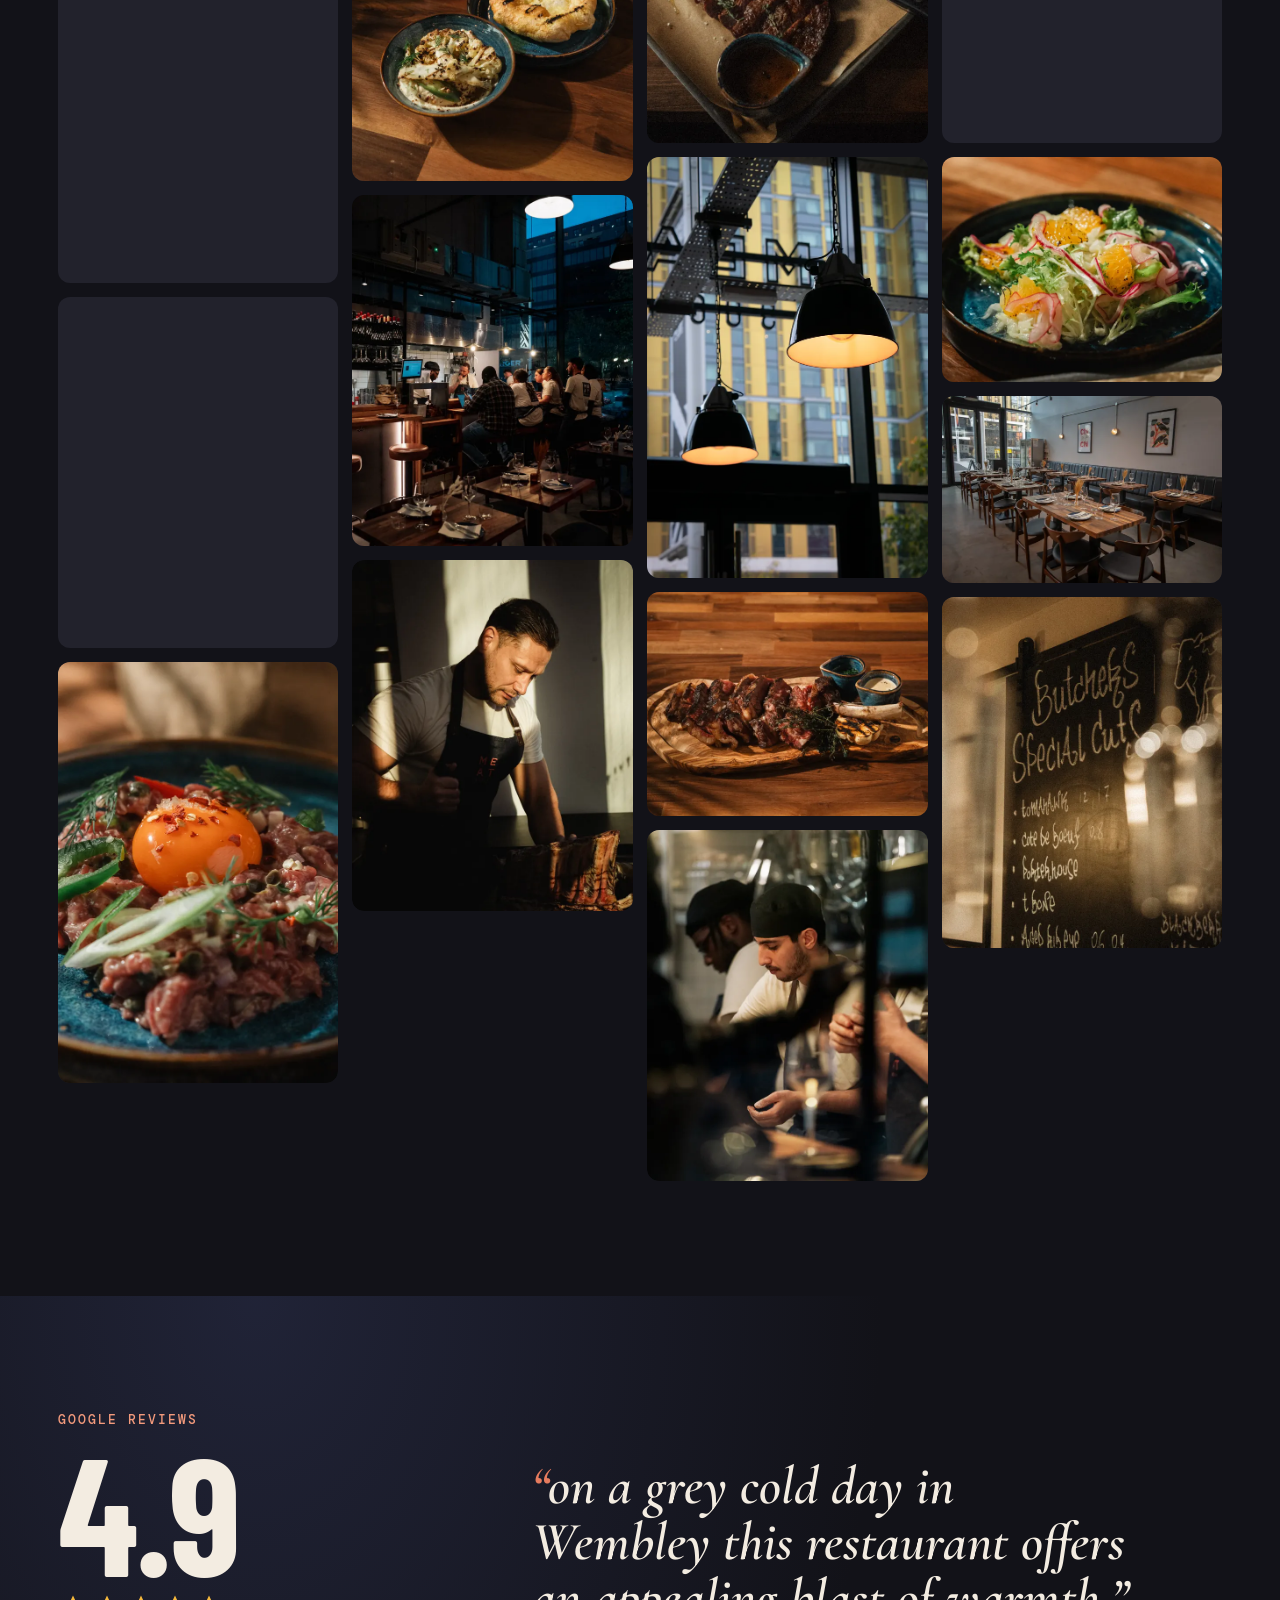
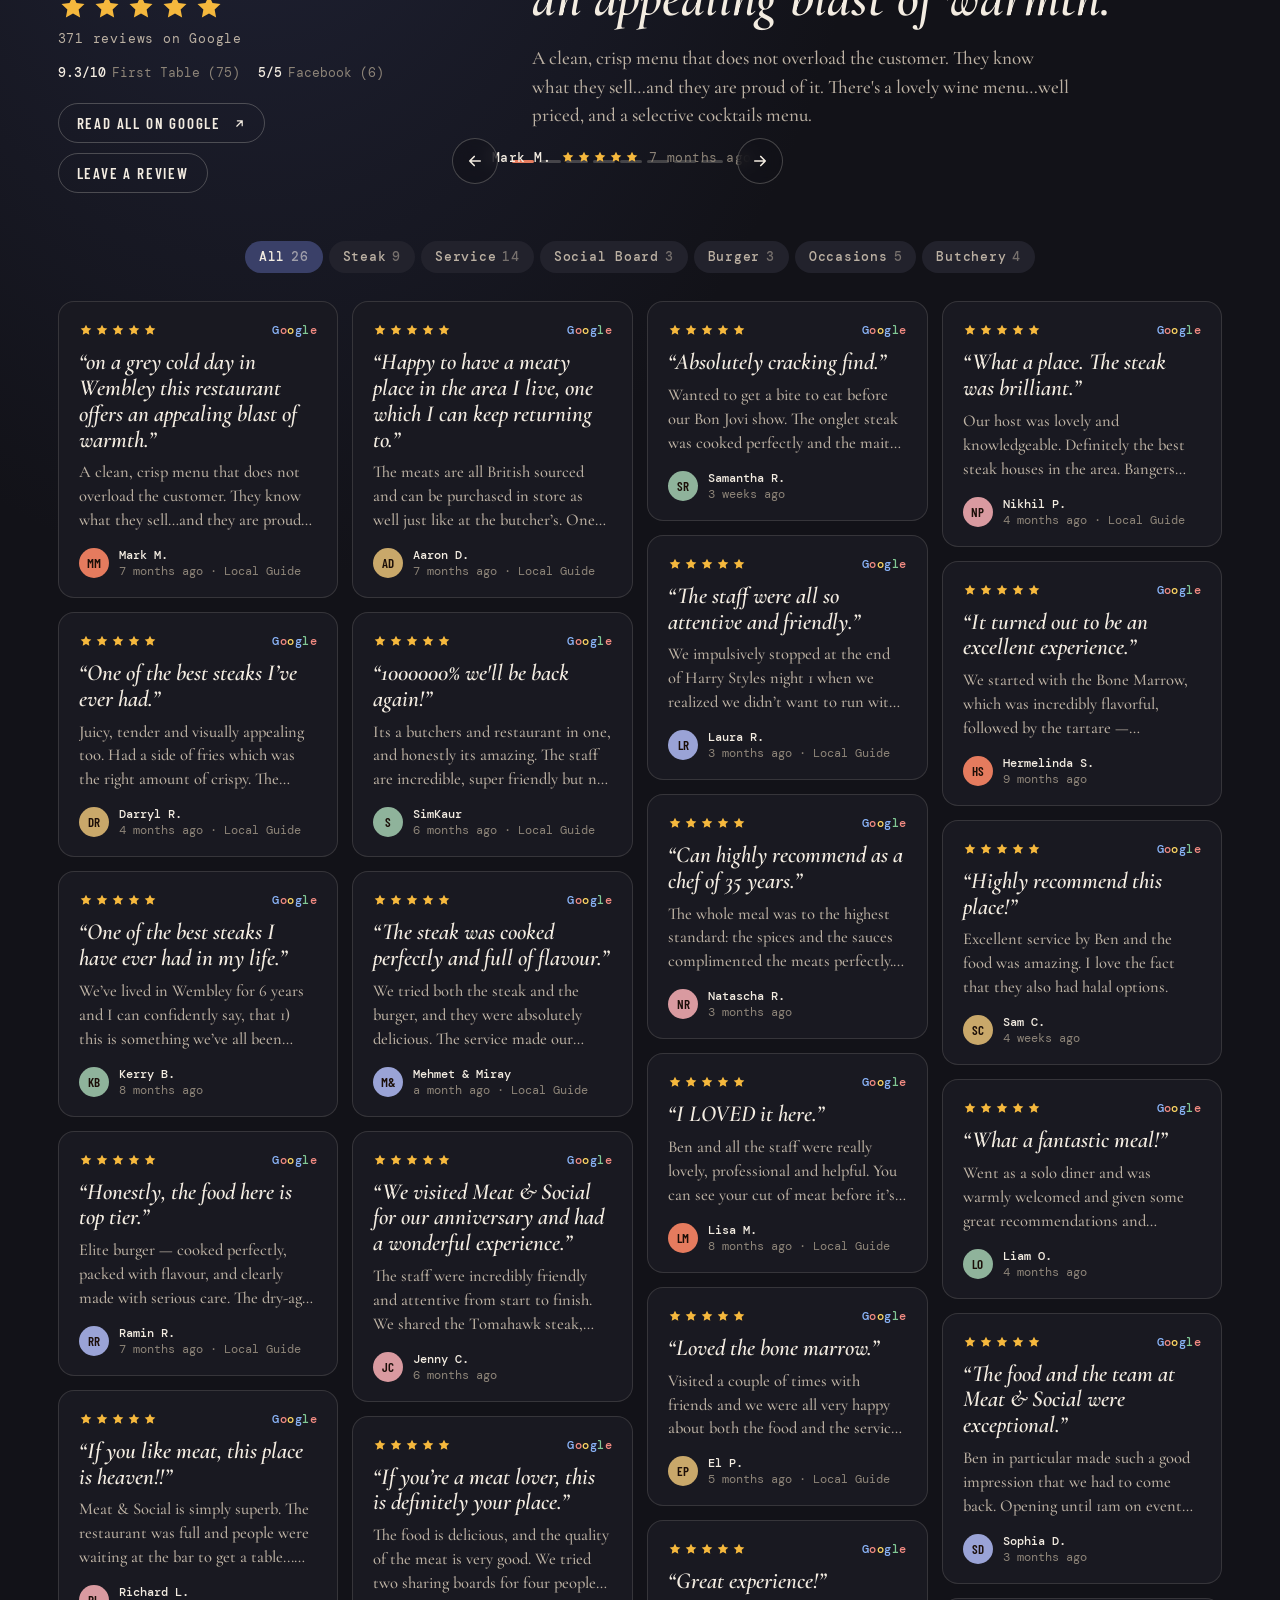
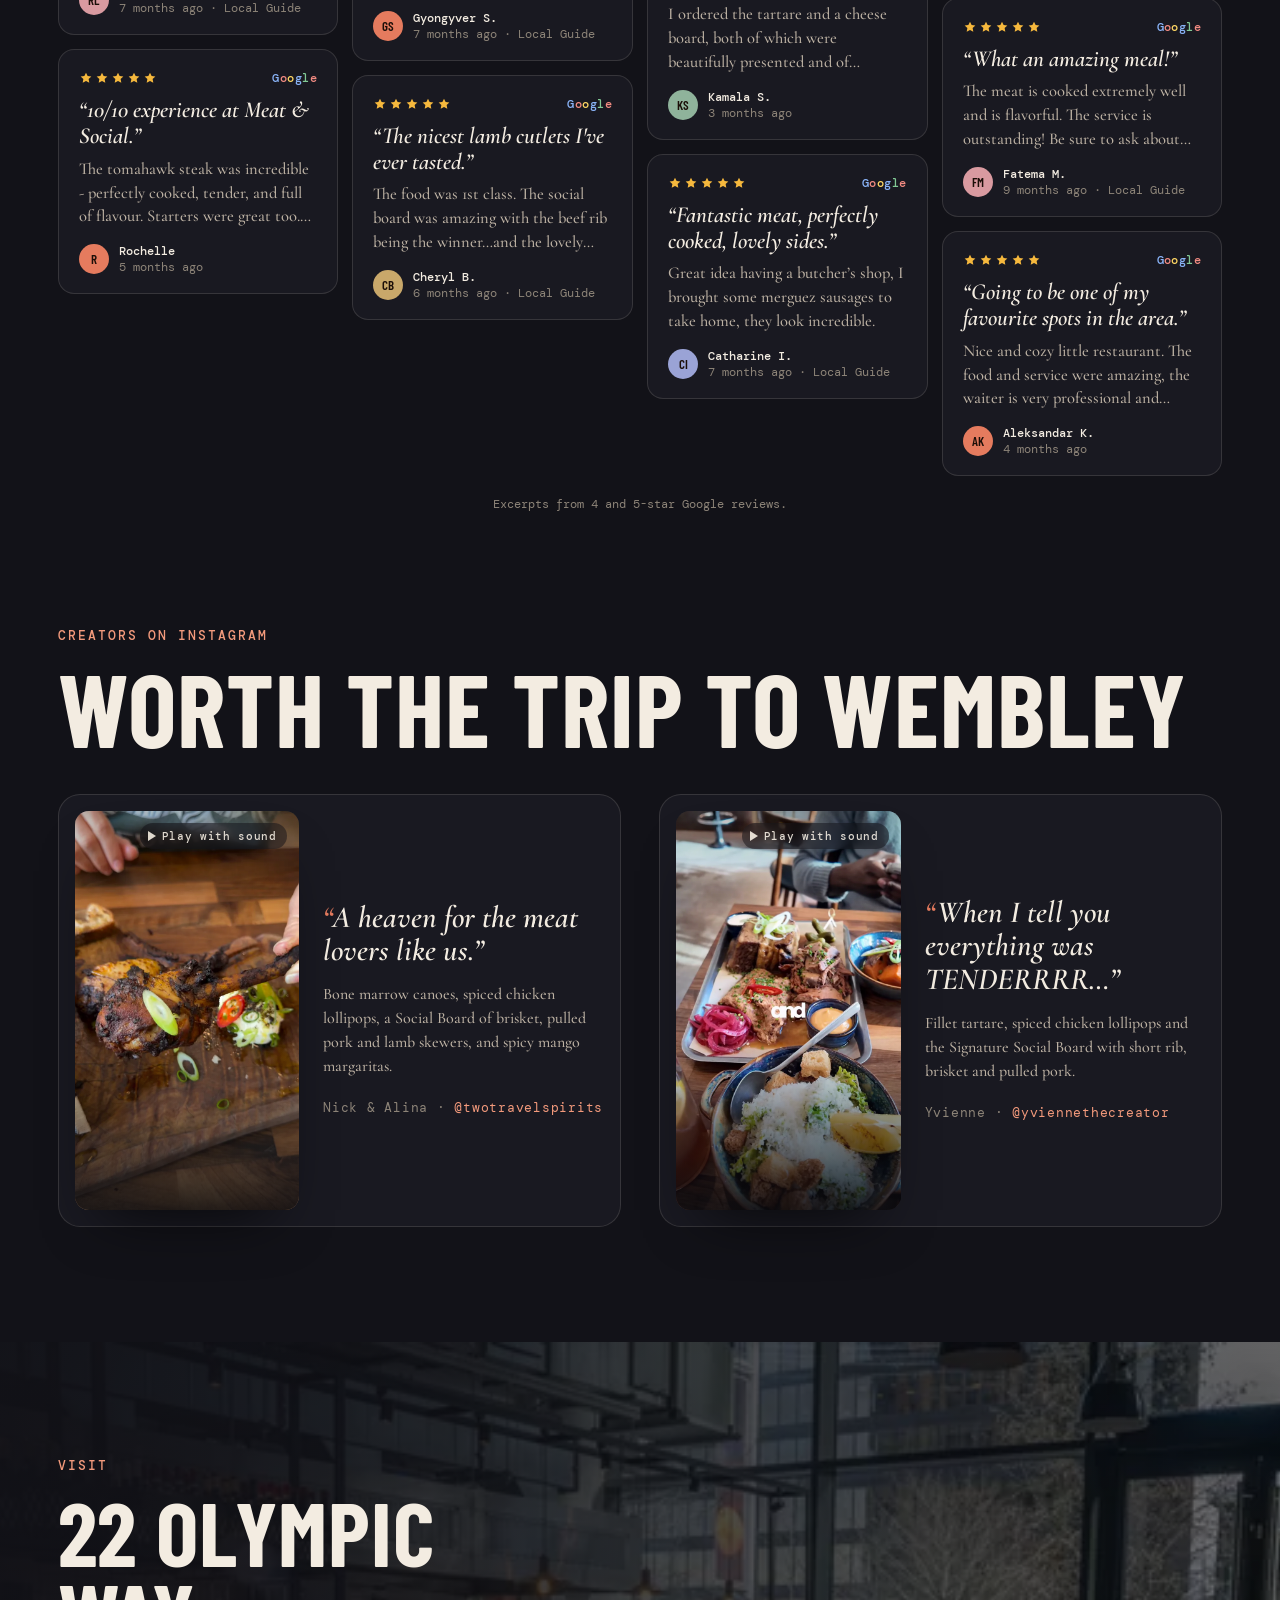
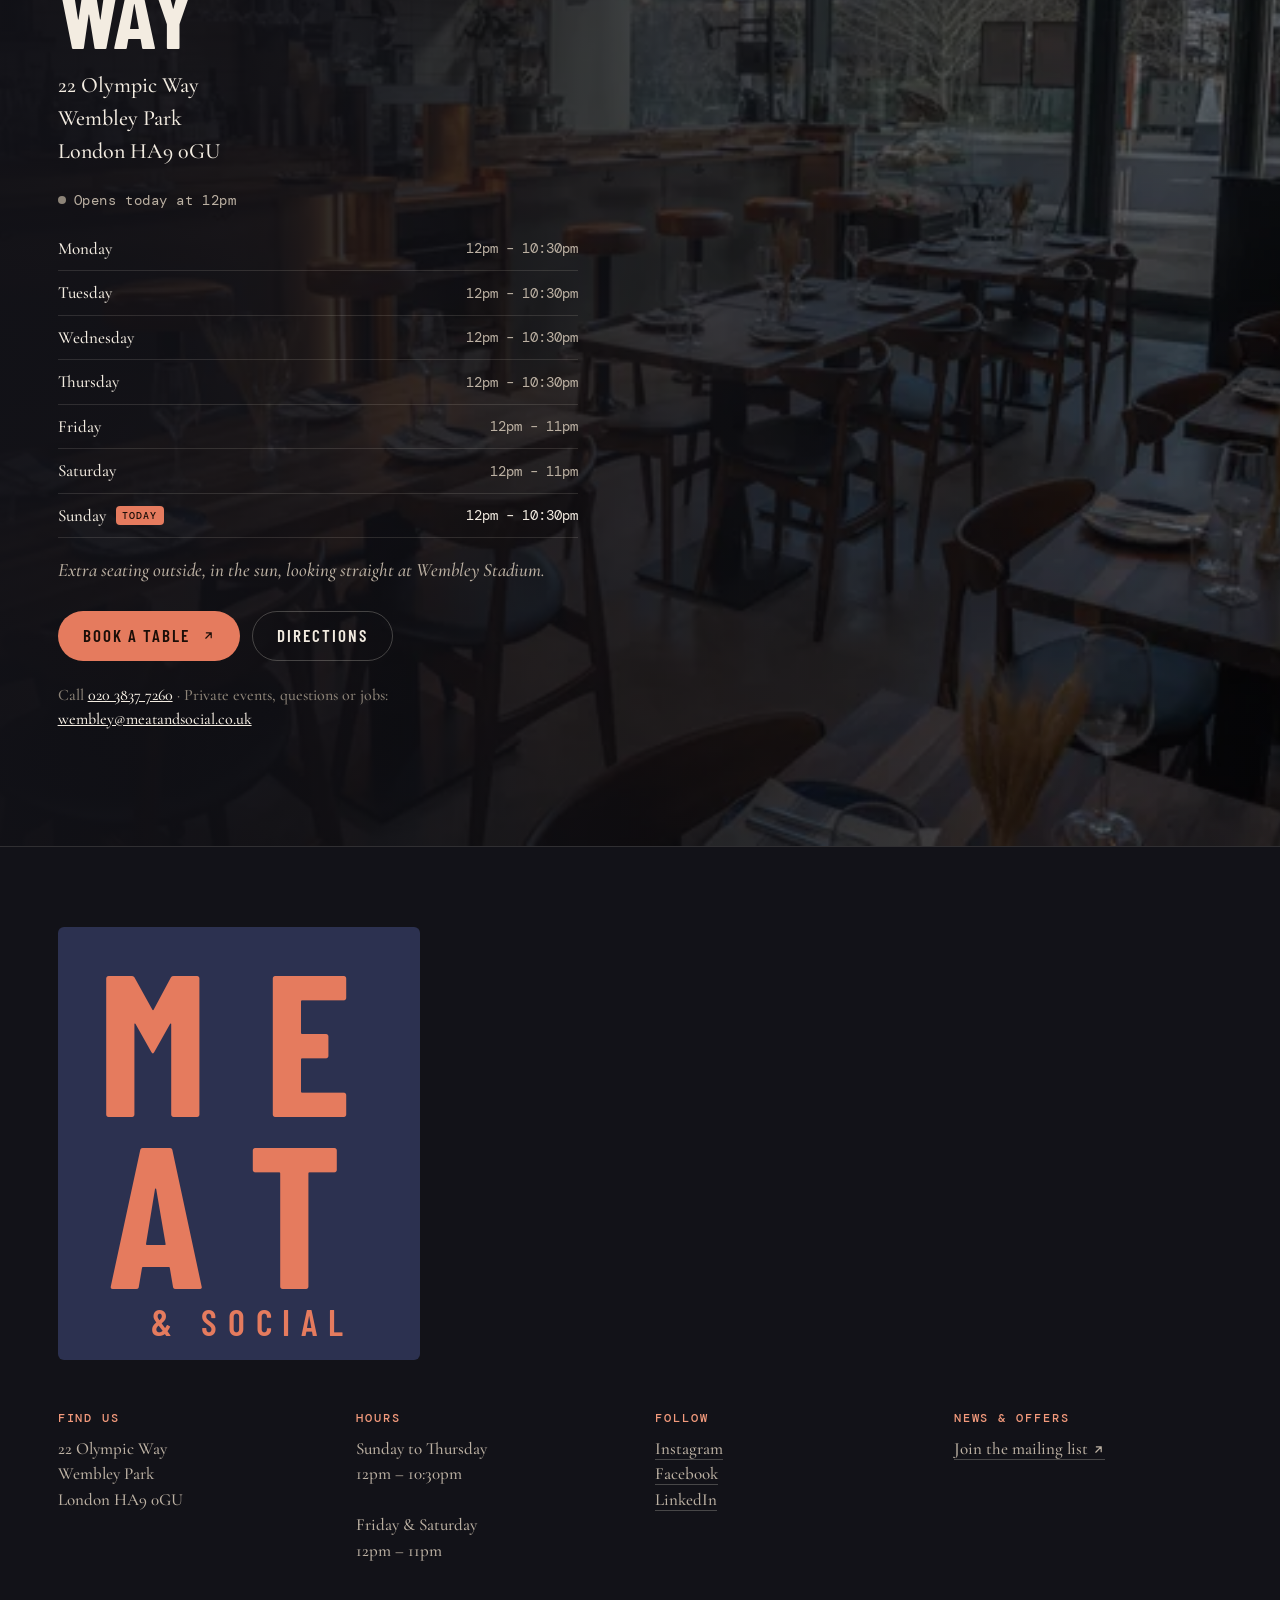
==== commit ddfe3bce: "Add phone number to top right of navigation under "book a table" (6ac8ec5e9a12b0336d1029a0)" ====
--- a/site/index.html
+++ b/site/index.html
@@ -39,7 +39,10 @@
     <a href="#reviews">Reviews</a>
     <a href="#visit">Visit</a>
   </nav>
-  <span class="status" data-status hidden><i></i><span></span></span>
+  <div class="nav__meta">
+    <span class="status" data-status hidden><i></i><span></span></span>
+    <a class="nav__tel" href="#" data-tel><svg class="ic" viewBox="0 0 24 24" width="13" height="13" aria-hidden="true" fill="none" stroke="currentColor" stroke-width="2" stroke-linecap="round" stroke-linejoin="round"><path d="M22 16.9v3a2 2 0 0 1-2.2 2 19.8 19.8 0 0 1-8.6-3.1 19.5 19.5 0 0 1-6-6A19.8 19.8 0 0 1 2.1 4.2 2 2 0 0 1 4.1 2h3a2 2 0 0 1 2 1.7c.1 1 .4 1.9.7 2.8a2 2 0 0 1-.5 2.1L8 9.9a16 16 0 0 0 6 6l1.3-1.3a2 2 0 0 1 2.1-.4c.9.3 1.8.6 2.8.7a2 2 0 0 1 1.7 2z"/></svg><span data-tel-num></span></a>
+  </div>
   <a class="btn btn--book btn--sm" data-book href="#" target="_blank" rel="noopener">Book a table <svg class="ic" viewBox="0 0 24 24" width="13" height="13" aria-hidden="true" fill="none" stroke="currentColor" stroke-width="2.2" stroke-linecap="round" stroke-linejoin="round"><path d="M7 17 17 7M8 7h9v9"/></svg></a>
 </header>
 
--- a/site/styles.css
+++ b/site/styles.css
@@ -80,7 +80,10 @@
 .nav__links a::after { content: ""; position: absolute; left: 0; right: 100%; bottom: -4px; height: 1px; background: var(--terra); transition: right .3s var(--ease); }
 .nav__links a:hover, .nav__links a.is-on { color: var(--bone); }
 .nav__links a:hover::after, .nav__links a.is-on::after { right: 0; }
-.nav .status { margin-left: auto; }
+.nav__meta { margin-left: auto; display: flex; flex-direction: column; align-items: flex-start; gap: 4px; }
+.nav__tel { display: inline-flex; align-items: center; gap: 8px; font: 600 13px var(--display); letter-spacing: .08em; color: var(--dim); text-decoration: none; white-space: nowrap; }
+.nav__tel .ic { flex: none; }
+.nav__tel:hover { color: var(--bone); }
 .status { display: inline-flex; align-items: center; gap: 8px; font: 400 12.5px var(--mono); color: var(--dim); letter-spacing: .04em; }
 .status i { width: 8px; height: 8px; border-radius: 50%; background: var(--faint); }
 .status.is-open i { background: #7fd49a; box-shadow: 0 0 0 0 rgba(127,212,154,.6); animation: pulse 2s infinite; }
